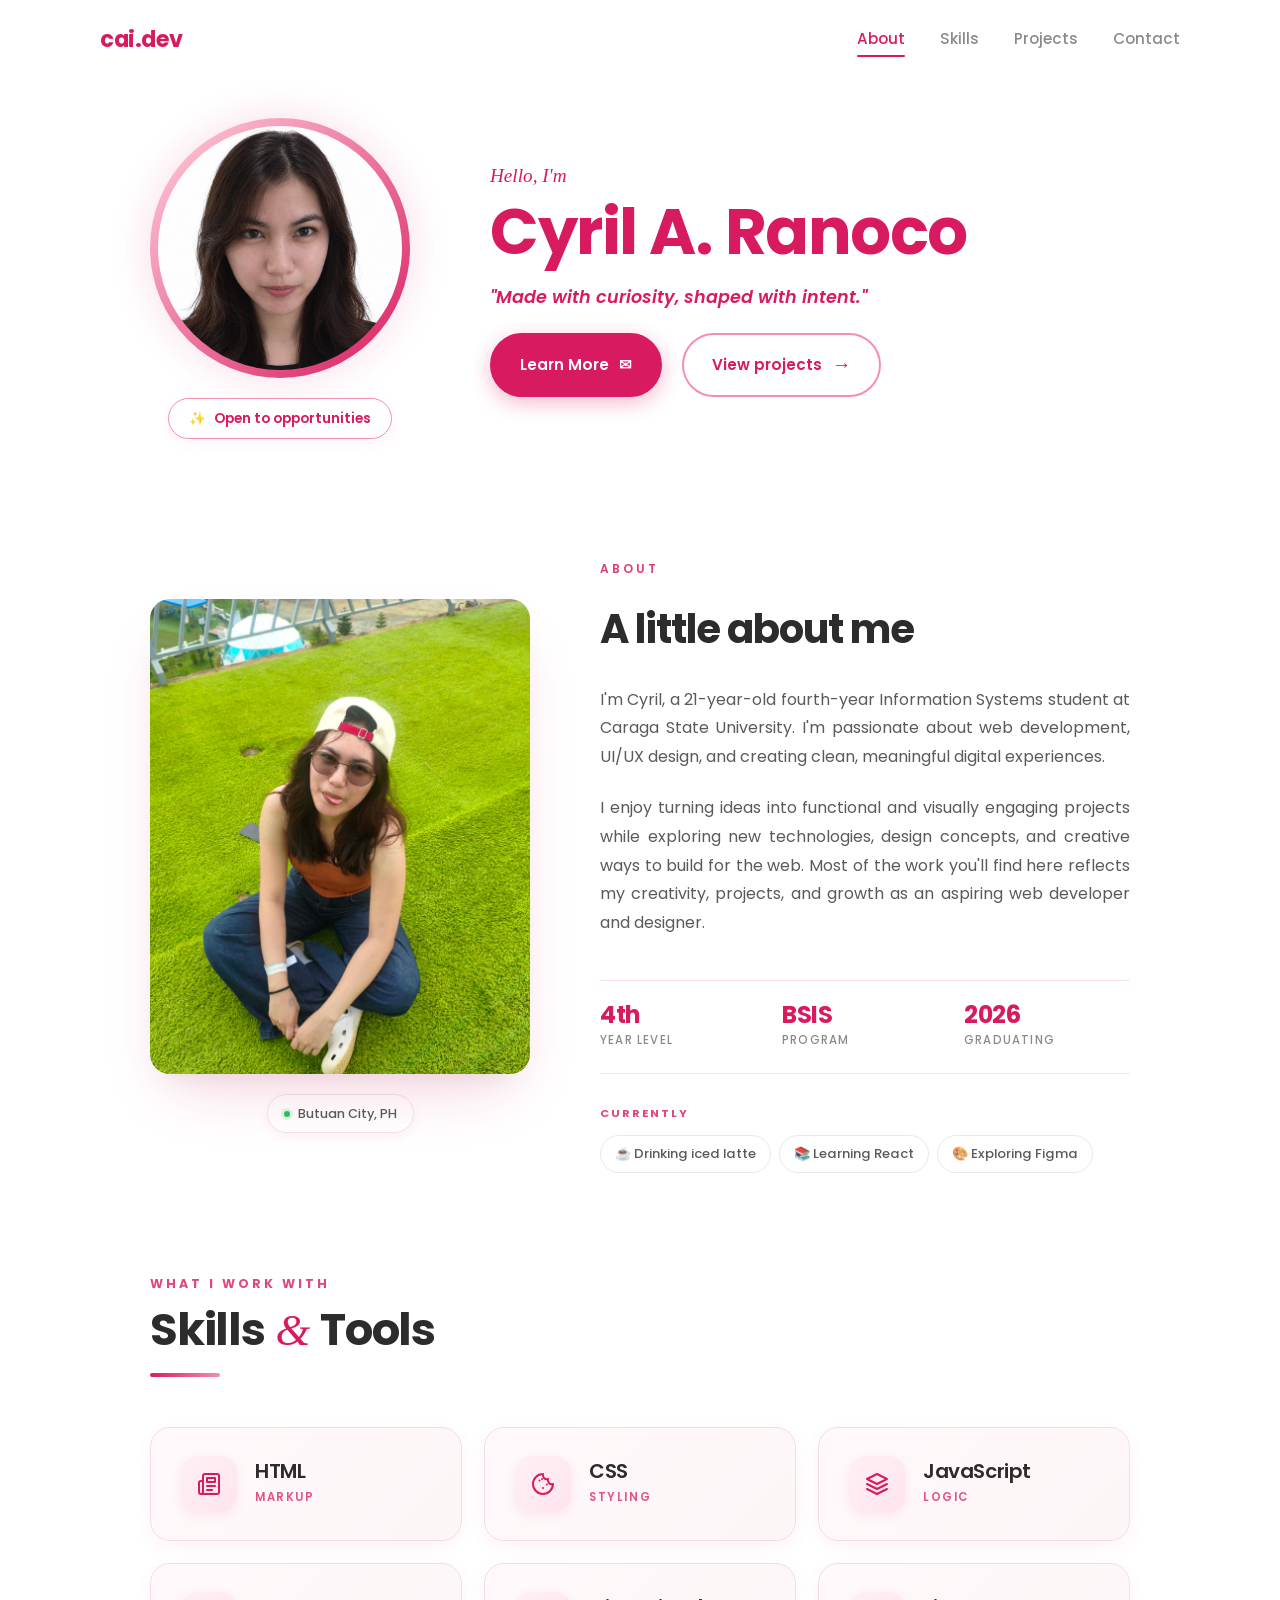
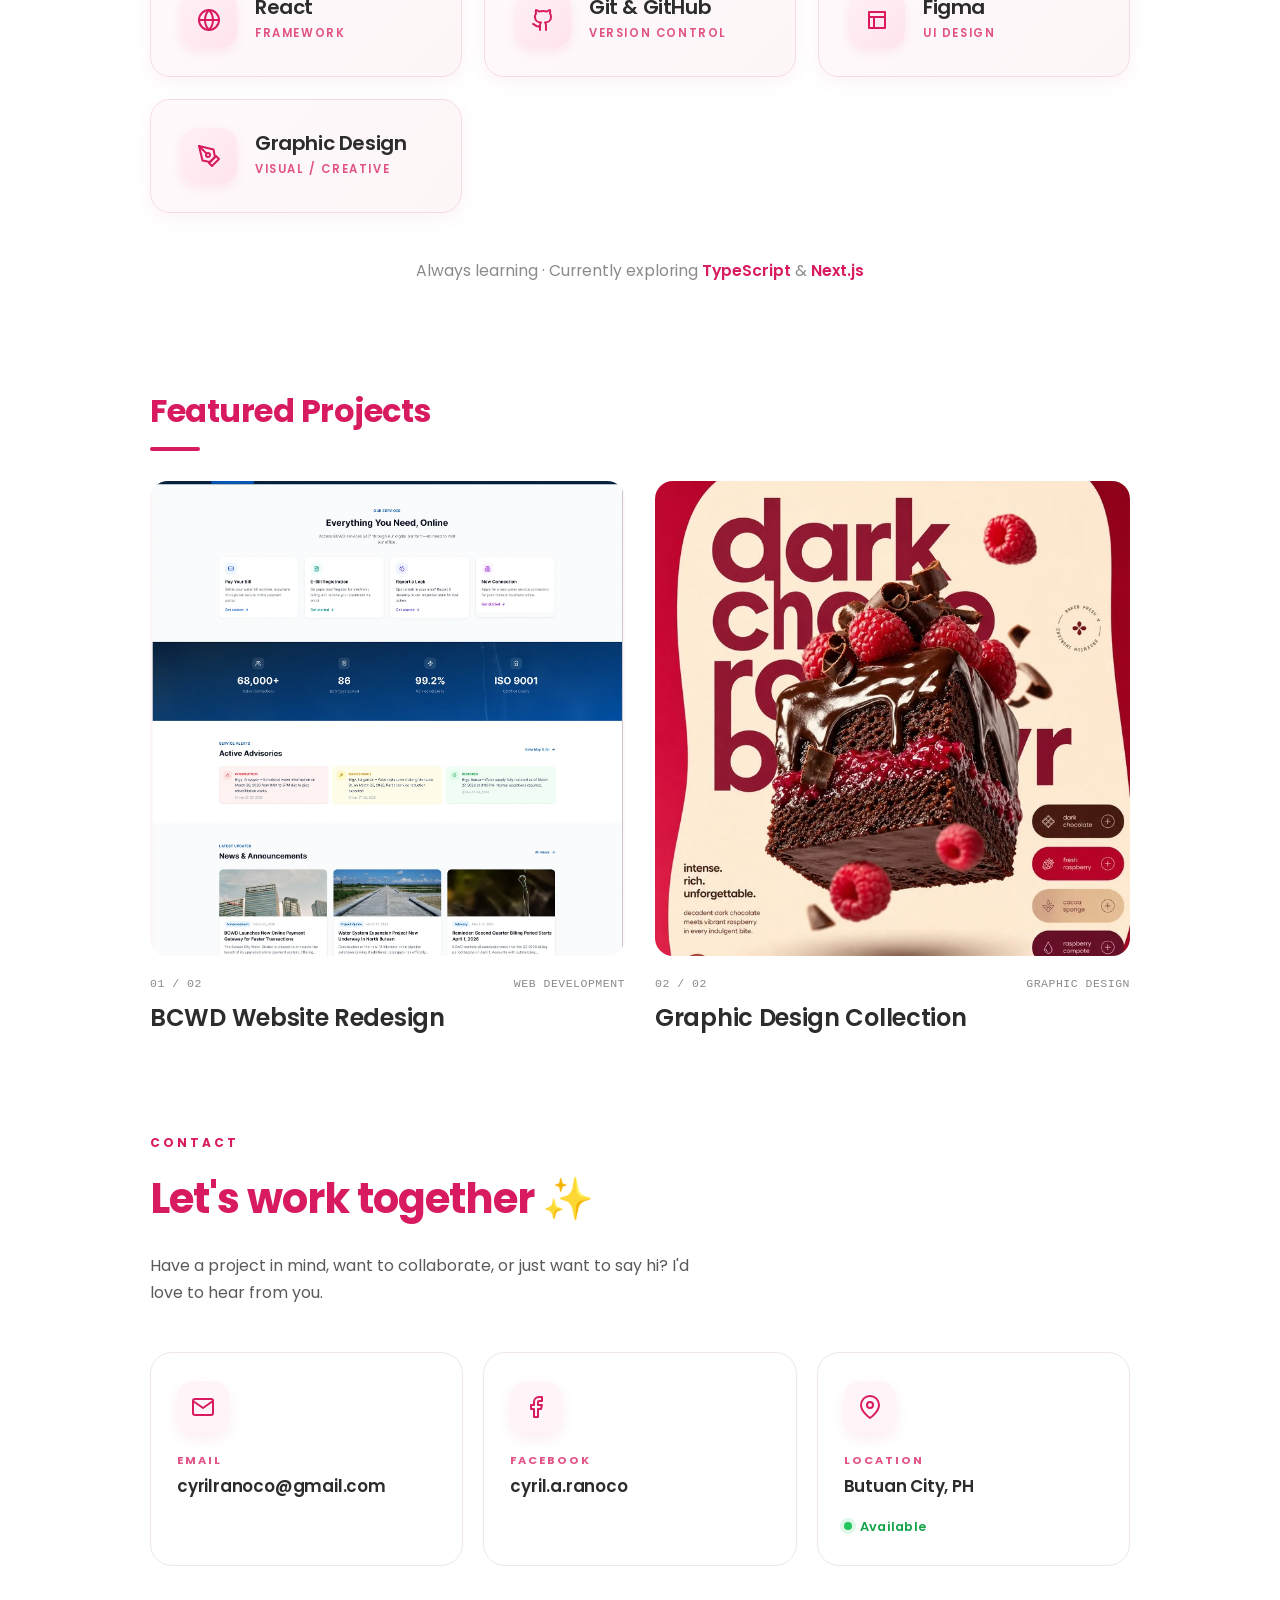
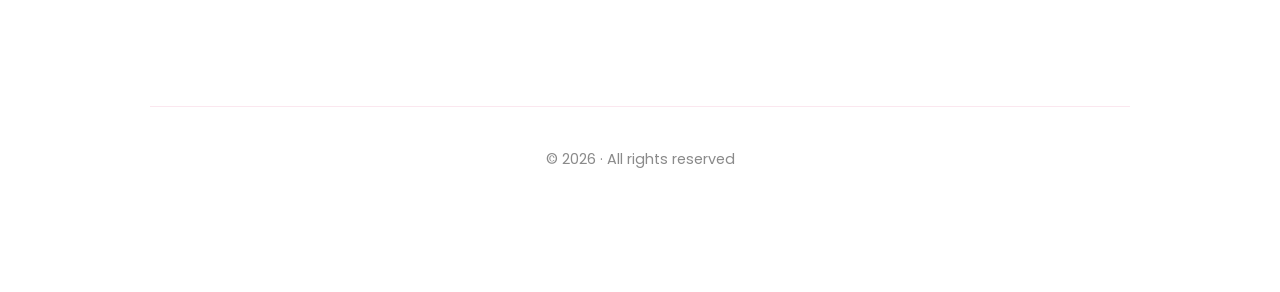
==== index.html @ b8f6fafa "Adjusted font sizes on skills section and spacing for better readability and visual appeal. (ACTIVIT" ====
<!DOCTYPE html>
<html lang="en">
<head>
    <meta charset="UTF-8">
    <meta name="viewport" content="width=device-width, initial-scale=1.0">
    <title>Cyril A. Ranoco | Portfolio</title>
    <link rel="stylesheet" href="style.css">
</head>
<body>

    <!-- Navigation Bar -->
    <nav class="navbar">
        <div class="logo">cai.dev</div>
        <ul class="nav-links">
            <li><a href="#about" class="active">About</a></li>
            <li><a href="#skills">Skills</a></li>
            <li><a href="#projects">Projects</a></li>
            <li><a href="#contact">Contact</a></li>
        </ul>
    </nav>

    <main class="main-container">
        
        <!-- Hero Section -->
        <section class="hero-section">
            <div class="hero-image-wrapper">
                <div class="photo-glow">
                    <img src="images/profile.jpg" alt="Cyril A. Ranoco" class="profile-photo">
                </div>
                <div class="availability-badge">
                    <span class="sparkle">✨</span> Open to opportunities
                </div>
            </div>

            <div class="hero-text">
                <p class="greeting">Hello, I'm</p>
                <h1 class="full-name">Cyril A. Ranoco</h1>
                <p class="tagline">"Made with curiosity, shaped with intent."</p>
                
                <div class="cta-group">
                    <a href="#contact" class="btn btn-primary">Learn More <span class="btn-icon">✉</span></a>
                    <a href="#projects" class="btn btn-secondary">View projects <span class="arrow">→</span></a>
                </div>
            </div>
        </section>

        <!-- "A little about me" Section -->
        <section id="about" class="about-section">
            <div class="about-container">

                <div class="about-photo-col">
                    <div class="about-photo-card">
                        <img src="images/me.jpeg" alt="Cyril A. Ranoco" class="about-photo-img">
                    </div>
                    <div class="about-photo-tag">
                        <span class="tag-dot"></span>
                        <span>Butuan City, PH</span>
                    </div>
                </div>

                <div class="about-content-col">

                    <p class="about-eyebrow">About</p>

                    <h2 class="about-heading">
                        A little about me
                    </h2>

                    <p class="about-para">
                        I'm Cyril, a 21-year-old fourth-year Information Systems
                        student at Caraga State University. I'm passionate about
                        web development, UI/UX design, and creating clean,
                        meaningful digital experiences.
                    </p>

                    <p class="about-para">
                        I enjoy turning ideas into functional and visually
                        engaging projects while exploring new technologies,
                        design concepts, and creative ways to build for the web.
                        Most of the work you'll find here reflects my creativity,
                        projects, and growth as an aspiring web developer and
                        designer.
                    </p>

                    <div class="about-stats">
                        <div class="stat-item">
                            <span class="stat-value">4th</span>
                            <span class="stat-label">Year Level</span>
                        </div>
                        <div class="stat-item">
                            <span class="stat-value">BSIS</span>
                            <span class="stat-label">Program</span>
                        </div>
                        <div class="stat-item">
                            <span class="stat-value">2026</span>
                            <span class="stat-label">Graduating</span>
                        </div>
                    </div>

                    <div class="about-now">
                        <span class="now-label">Currently</span>
                        <div class="now-pills">
                            <span class="now-pill">☕ Drinking iced latte</span>
                            <span class="now-pill">📚 Learning React</span>
                            <span class="now-pill">🎨 Exploring Figma</span>
                        </div>
                    </div>

                </div>
            </div>
        </section>

               <!-- Skills Section — Simple, Pink Themed, Larger -->
        <section id="skills" class="skills-section">
            <div class="skills-header">
                <p class="skills-eyebrow">What I work with</p>
                <h2 class="skills-heading">Skills <span class="skills-accent">&amp;</span> Tools</h2>
                <div class="title-underline"></div>
            </div>

            <div class="skills-simple-grid">
                <div class="skill-simple-item">
                    <div class="skill-simple-icon">
                        <svg width="24" height="24" viewBox="0 0 24 24" fill="none" stroke="currentColor" stroke-width="2" stroke-linecap="round" stroke-linejoin="round">
                            <path d="M4 22h16a2 2 0 0 0 2-2V4a2 2 0 0 0-2-2H8a2 2 0 0 0-2 2v16a2 2 0 0 1-2 2Zm0 0a2 2 0 0 1-2-2v-9c0-1.1.9-2 2-2h2"/>
                            <path d="M18 14h-8"/><path d="M15 18h-5"/><path d="M10 6h8v4h-8V6Z"/>
                        </svg>
                    </div>
                    <div class="skill-simple-text">
                        <span class="skill-simple-name">HTML</span>
                        <span class="skill-simple-cat">Markup</span>
                    </div>
                </div>

                <div class="skill-simple-item">
                    <div class="skill-simple-icon">
                        <svg width="24" height="24" viewBox="0 0 24 24" fill="none" stroke="currentColor" stroke-width="2" stroke-linecap="round" stroke-linejoin="round">
                            <path d="M12 2a10 10 0 1 0 10 10 4 4 0 0 1-5-5 4 4 0 0 1-5-5"/>
                            <path d="M8.5 8.5v.01"/><path d="M16 12.5v.01"/><path d="M12 16v.01"/><path d="M11 7v.01"/>
                        </svg>
                    </div>
                    <div class="skill-simple-text">
                        <span class="skill-simple-name">CSS</span>
                        <span class="skill-simple-cat">Styling</span>
                    </div>
                </div>

                <div class="skill-simple-item">
                    <div class="skill-simple-icon">
                        <svg width="24" height="24" viewBox="0 0 24 24" fill="none" stroke="currentColor" stroke-width="2" stroke-linecap="round" stroke-linejoin="round">
                            <path d="M12 2L2 7l10 5 10-5-10-5zM2 17l10 5 10-5M2 12l10 5 10-5"/>
                        </svg>
                    </div>
                    <div class="skill-simple-text">
                        <span class="skill-simple-name">JavaScript</span>
                        <span class="skill-simple-cat">Logic</span>
                    </div>
                </div>

                <div class="skill-simple-item">
                    <div class="skill-simple-icon">
                        <svg width="24" height="24" viewBox="0 0 24 24" fill="none" stroke="currentColor" stroke-width="2" stroke-linecap="round" stroke-linejoin="round">
                            <circle cx="12" cy="12" r="10"/>
                            <path d="M12 2a14.5 14.5 0 0 0 0 20 14.5 14.5 0 0 0 0-20"/>
                            <path d="M2 12h20"/>
                        </svg>
                    </div>
                    <div class="skill-simple-text">
                        <span class="skill-simple-name">React</span>
                        <span class="skill-simple-cat">Framework</span>
                    </div>
                </div>

                <div class="skill-simple-item">
                    <div class="skill-simple-icon">
                        <svg width="24" height="24" viewBox="0 0 24 24" fill="none" stroke="currentColor" stroke-width="2" stroke-linecap="round" stroke-linejoin="round">
                            <path d="M15 22v-4a4.8 4.8 0 0 0-1-3.5c3 0 6-2 6-5.5.08-1.25-.27-2.48-1-3.5.28-1.15.28-2.35 0-3.5 0 0-1 0-3 1.5-2.64-.5-5.36-.5-8 0C6 2 5 2 5 2c-.3 1.15-.3 2.35 0 3.5A5.403 5.403 0 0 0 4 9c0 3.5 3 5.5 6 5.5-.39.49-.68 1.05-.85 1.65-.17.6-.22 1.23-.15 1.85v4"/>
                            <path d="M9 18c-4.51 2-5-2-7-2"/>
                        </svg>
                    </div>
                    <div class="skill-simple-text">
                        <span class="skill-simple-name">Git &amp; GitHub</span>
                        <span class="skill-simple-cat">Version Control</span>
                    </div>
                </div>

                <div class="skill-simple-item">
                    <div class="skill-simple-icon">
                        <svg width="24" height="24" viewBox="0 0 24 24" fill="none" stroke="currentColor" stroke-width="2" stroke-linecap="round" stroke-linejoin="round">
                            <path d="M4 4h16v16H4z"/><path d="M4 9h16"/><path d="M9 20V9"/>
                        </svg>
                    </div>
                    <div class="skill-simple-text">
                        <span class="skill-simple-name">Figma</span>
                        <span class="skill-simple-cat">UI Design</span>
                    </div>
                </div>

                <div class="skill-simple-item">
                    <div class="skill-simple-icon">
                        <svg width="24" height="24" viewBox="0 0 24 24" fill="none" stroke="currentColor" stroke-width="2" stroke-linecap="round" stroke-linejoin="round">
                            <path d="M12 19l7-7 3 3-7 7-3-3z"/>
                            <path d="M18 13l-1.5-7.5L2 2l3.5 14.5L13 18l5-5z"/>
                            <path d="M2 2l7.586 7.586"/>
                            <circle cx="11" cy="11" r="2"/>
                        </svg>
                    </div>
                    <div class="skill-simple-text">
                        <span class="skill-simple-name">Graphic Design</span>
                        <span class="skill-simple-cat">Visual / Creative</span>
                    </div>
                </div>
            </div>

            <p class="skills-footer">
                Always learning · Currently exploring
                <span>TypeScript</span> &amp; <span>Next.js</span>
            </p>
        </section>
        <!-- Featured Projects Section -->
        <section id="projects" class="projects-section">
            <div class="section-header">
                <h2 class="section-title">Featured Projects</h2>
                <div class="title-underline"></div>
            </div>

            <div class="projects-index-grid">

                <a href="images/bcwd-homepage.webp" target="_blank" class="project-index-item">
                    <div class="project-index-image">
                        <img src="images/bcwd-homepage.webp" alt="BCWD Online Portal Homepage">
                    </div>
                    <div class="project-index-meta">
                        <span class="project-index-number">01 / 02</span>
                        <span class="project-index-category">Web Development</span>
                    </div>
                    <h3 class="project-index-title">BCWD Website Redesign</h3>
                </a>

                <a href="images/f2.jpg" target="_blank" class="project-index-item">
                    <div class="project-index-image">
                        <img src="images/f2.jpg" alt="Graphic Design Collection Cover">
                    </div>
                    <div class="project-index-meta">
                        <span class="project-index-number">02 / 02</span>
                        <span class="project-index-category">Graphic Design</span>
                    </div>
                    <h3 class="project-index-title">Graphic Design Collection</h3>
                </a>
            </div>
        </section>

               <!-- Contact Section  -->
        <section id="contact" class="contact-section">

            <div class="section-header contact-header">
                <p class="contact-eyebrow">Contact</p>
                <h2 class="section-title contact-title">Let's work together ✨</h2>
                <div class="title-underline"></div>
                <p class="contact-intro">
                    Have a project in mind, want to collaborate, or just want to say hi? 
                    I'd love to hear from you.
                </p>
            </div>

            <div class="contact-grid">

                <!-- Email -->
                <div class="contact-card">
                    <div class="contact-icon">
                        <svg width="24" height="24" viewBox="0 0 24 24" fill="none" stroke="currentColor" stroke-width="2" stroke-linecap="round" stroke-linejoin="round"><path d="M4 4h16c1.1 0 2 .9 2 2v12c0 1.1-.9 2-2 2H4c-1.1 0-2-.9-2-2V6c0-1.1.9-2 2-2z"/><polyline points="22,6 12,13 2,6"/></svg>
                    </div>
                    <div class="contact-card-body">
                        <p class="contact-label">Email</p>
                        <p class="contact-value">cyrilranoco@gmail.com</p>
                    </div>
                </div>

                <!-- Facebook -->
                <div class="contact-card">
                    <div class="contact-icon">
                        <svg width="24" height="24" viewBox="0 0 24 24" fill="none" stroke="currentColor" stroke-width="2" stroke-linecap="round" stroke-linejoin="round"><path d="M18 2h-3a5 5 0 0 0-5 5v3H7v4h3v8h4v-8h3l1-4h-4V7a1 1 0 0 1 1-1h3z"/></svg>
                    </div>
                    <div class="contact-card-body">
                        <p class="contact-label">Facebook</p>
                        <p class="contact-value">cyril.a.ranoco</p>
                    </div>
                </div>

                <!-- Location -->
                <div class="contact-card">
                    <div class="contact-icon">
                        <svg width="24" height="24" viewBox="0 0 24 24" fill="none" stroke="currentColor" stroke-width="2" stroke-linecap="round" stroke-linejoin="round"><path d="M21 10c0 7-9 13-9 13s-9-6-9-13a9 9 0 0 1 18 0z"/><circle cx="12" cy="10" r="3"/></svg>
                    </div>
                    <div class="contact-card-body">
                        <p class="contact-label">Location</p>
                        <p class="contact-value">Butuan City, PH</p>
                    </div>
                    <div class="contact-actions">
                        <span class="status-dot"></span>
                        <span class="status-text">Available</span>
                    </div>
                </div>

            </div>

        </section>

    <!-- Footer -->
    <footer class="footer">
        <p>© 2026 · All rights reserved</p>
    </footer>

</body>
</html>
---- style.css ----
/* --- Typography Import --- */
@import url('https://fonts.googleapis.com/css2?family=Poppins:wght@300;400;500;600;700&display=swap');

/* --- Theme Variables --- */
:root {
    --bg-color: #FFFFFF;
    --card-bg: #FDF6F7;
    --white: #FFFFFF;
    
    --primary-pink: #D81B60;
    --accent-pink: #F48FB1;
    --glow-pink: rgba(216, 27, 96, 0.15); 
    
    --text-dark: #2C2C2C;        
    --text-body: #5A5A5A;        
    --text-muted: #8A8A8A;       

    --font-primary: 'Poppins', sans-serif;
}

/* --- Global Reset --- */
* {
    margin: 0;
    padding: 0;
    box-sizing: border-box;
}

html {
    scroll-behavior: smooth;
}

body {
    background-color: var(--bg-color);
    font-family: var(--font-primary);
    color: var(--text-body);
    line-height: 1.7;
    -webkit-font-smoothing: antialiased;
}

/* --- Navigation Bar --- */
.navbar {
    display: flex;
    justify-content: space-between;
    align-items: center;
    padding: 20px 60px;
    background-color: transparent;
    max-width: 1200px;
    margin: 0 auto;
}

.logo {
    font-size: 1.4rem;
    font-weight: 700;
    color: var(--primary-pink);
    letter-spacing: -0.5px;
}

.nav-links {
    list-style: none;
    display: flex;
    gap: 35px;
}

.nav-links a {
    text-decoration: none;
    color: var(--text-muted);
    font-size: 0.95rem;
    font-weight: 500;
    transition: color 0.3s ease;
}

.nav-links a:hover, .nav-links a.active {
    color: var(--primary-pink);
}

.nav-links a.active {
    position: relative;
}

.nav-links a.active::after {
    content: '';
    position: absolute;
    bottom: -8px;
    left: 0;
    width: 100%;
    height: 2px;
    background-color: var(--primary-pink);
    border-radius: 2px;
}

/* --- Main Container --- */
.main-container {
    max-width: 1100px;
    margin: 0 auto;
    padding: 40px 60px 80px 60px;
}

/* --- Hero Section --- */
.hero-section {
    display: flex;
    align-items: center;
    gap: 80px;
    margin-bottom: 100px;
}

.hero-image-wrapper {
    display: flex;
    flex-direction: column;
    align-items: center;
    gap: 20px;
}

.photo-glow {
    width: 260px;
    height: 260px;
    border-radius: 50%;
    padding: 8px;
    background: linear-gradient(135deg, #FFD1DC, var(--primary-pink));
    box-shadow: 0 0 40px var(--glow-pink);
    display: flex;
    justify-content: center;
    align-items: center;
}

.profile-photo {
    width: 100%;
    height: 100%;
    object-fit: cover;
    border-radius: 50%;
    background-color: #fff;
}

.availability-badge {
    background-color: var(--bg-color);
    color: var(--primary-pink);
    padding: 8px 20px;
    border-radius: 50px;
    font-size: 0.85rem;
    font-weight: 600;
    border: 1px solid var(--accent-pink);
    box-shadow: 0 4px 15px rgba(216, 27, 96, 0.05);
    display: inline-flex;
    align-items: center;
    gap: 8px;
}

.hero-text {
    flex: 1;
}

.greeting {
    font-family: 'Georgia', serif; 
    font-style: italic;
    color: var(--primary-pink);
    font-size: 1.2rem;
    margin-bottom: 5px;
}

.full-name {
    font-size: 4rem;
    font-weight: 700;
    color: var(--primary-pink);
    line-height: 1.1;
    letter-spacing: -1.5px;
    margin-bottom: 15px;
}

.tagline {
    font-size: 1.1rem;
    font-weight: 600;
    font-style: italic;
    color: var(--primary-pink);
    margin-bottom: 20px;
}

.bio {
    font-size: 1rem;
    color: var(--text-body);
    margin-bottom: 35px;
    max-width: 600px;
}

.bio strong {
    color: inherit;
    font-weight: 400;
}

/* Buttons */
.cta-group {
    display: flex;
    gap: 20px;
}

.btn {
    display: inline-flex;
    align-items: center;
    justify-content: center;
    gap: 10px;
    padding: 14px 28px;
    border-radius: 50px;
    font-size: 0.95rem;
    font-weight: 600;
    text-decoration: none;
    transition: all 0.3s ease;
    cursor: pointer;
}

.btn-primary {
    background-color: var(--primary-pink);
    color: #FFFFFF;
    border: 2px solid var(--primary-pink);
    box-shadow: 0 6px 20px rgba(216, 27, 96, 0.3);
}

.btn-primary:hover {
    background-color: #C2185B;
    border-color: #C2185B;
    transform: translateY(-2px);
    box-shadow: 0 8px 25px rgba(216, 27, 96, 0.4);
}

.btn-secondary {
    background-color: transparent;
    color: var(--primary-pink);
    border: 2px solid var(--accent-pink);
}

.btn-secondary:hover {
    border-color: var(--primary-pink);
    background-color: #FFF0F5;
    transform: translateY(-2px);
}

.arrow {
    font-size: 1.2rem;
    transition: transform 0.3s ease;
}

.btn-secondary:hover .arrow {
    transform: translateX(4px);
}

/* =============================================
   ABOUT SECTION
   ============================================= */
.about-section {
    margin-bottom: 80px;
    padding: 20px 0;
}

.about-container {
    display: grid;
    grid-template-columns: 380px 1fr;
    gap: 70px;
    align-items: center;
}

.about-photo-col {
    display: flex;
    flex-direction: column;
    align-items: center;
    gap: 20px;
}

.about-photo-card {
    position: relative;
    width: 100%;
    aspect-ratio: 4 / 5;
    border-radius: 20px;
    overflow: hidden;
    box-shadow: 
        0 30px 60px -20px rgba(216, 27, 96, 0.20),
        0 15px 30px -15px rgba(0, 0, 0, 0.08);
    transition: transform 0.5s cubic-bezier(0.2, 0.8, 0.2, 1),
                box-shadow 0.5s ease;
}

.about-photo-card::before {
    content: '';
    position: absolute;
    inset: 0;
    background: linear-gradient(
        180deg,
        transparent 60%,
        rgba(0, 0, 0, 0.06) 100%
    );
    z-index: 1;
    pointer-events: none;
}

.about-photo-card:hover {
    transform: translateY(-6px);
    box-shadow: 
        0 40px 70px -25px rgba(216, 27, 96, 0.28),
        0 20px 40px -15px rgba(0, 0, 0, 0.1);
}

.about-photo-img {
    width: 100%;
    height: 100%;
    object-fit: cover;
    object-position: center;
    display: block;
    transition: transform 0.7s cubic-bezier(0.2, 0.8, 0.2, 1);
}


.about-photo-tag {
    display: inline-flex;
    align-items: center;
    gap: 8px;
    padding: 8px 16px;
    background: #FFFFFF;
    border: 1px solid #F0E6E8;
    border-radius: 50px;
    font-size: 0.8rem;
    font-weight: 500;
    color: var(--text-body);
    box-shadow: 0 4px 12px rgba(216, 27, 96, 0.06);
}

.tag-dot {
    width: 6px;
    height: 6px;
    border-radius: 50%;
    background: #22C55E;
    box-shadow: 0 0 0 3px rgba(34, 197, 94, 0.15);
}

.about-content-col {
    display: flex;
    flex-direction: column;
    gap: 22px;
}

.about-eyebrow {
    font-family: var(--font-primary);
    font-size: 0.75rem;
    font-weight: 600;
    text-transform: uppercase;
    letter-spacing: 3px;
    color: var(--primary-pink);
    opacity: 0.85;
    margin-bottom: 4px;
}

.about-heading {
    font-family: var(--font-primary);
    font-size: 2.5rem;
    font-weight: 700;
    color: var(--text-dark);
    letter-spacing: -1px;
    line-height: 1.15;
    margin-bottom: 12px;
}

.about-para {
    font-family: var(--font-primary);
    font-size: 1rem;
    line-height: 1.8;
    color: var(--text-body);
    font-weight: 400;
    text-align: justify;
    text-justify: inter-word;
    hyphens: auto;
    max-width: 580px;
}

.about-para strong {
    font-weight: 400;
    color: inherit;
}

.about-stats {
    display: grid;
    grid-template-columns: repeat(3, 1fr);
    gap: 16px;
    margin-top: 20px;
    padding: 22px 0;
    border-top: 1px solid rgba(216, 27, 96, 0.12);
    border-bottom: 1px solid rgba(216, 27, 96, 0.12);
}

.stat-item {
    display: flex;
    flex-direction: column;
    gap: 4px;
}

.stat-value {
    font-family: var(--font-primary);
    font-size: 1.5rem;
    font-weight: 700;
    color: var(--primary-pink);
    letter-spacing: -0.5px;
    line-height: 1;
}

.stat-label {
    font-family: var(--font-primary);
    font-size: 0.72rem;
    font-weight: 500;
    text-transform: uppercase;
    letter-spacing: 1.2px;
    color: var(--text-muted);
}

.about-now {
    display: flex;
    flex-direction: column;
    gap: 12px;
    margin-top: 8px;
}

.now-label {
    font-family: var(--font-primary);
    font-size: 0.7rem;
    font-weight: 700;
    text-transform: uppercase;
    letter-spacing: 2px;
    color: var(--primary-pink);
    opacity: 0.8;
}

.now-pills {
    display: flex;
    flex-wrap: wrap;
    gap: 8px;
}

.now-pill {
    display: inline-flex;
    align-items: center;
    gap: 6px;
    padding: 7px 14px;
    background: #FFFFFF;
    border: 1px solid #F0E6E8;
    border-radius: 50px;
    font-family: var(--font-primary);
    font-size: 0.82rem;
    font-weight: 500;
    color: var(--text-body);
    transition: all 0.25s ease;
}

.now-pill:hover {
    background: #FFF5F8;
    border-color: var(--accent-pink);
    color: var(--primary-pink);
    transform: translateY(-2px);
}

/* =============================================
/* =============================================
   SKILLS SECTION 
   ============================================= */
.skills-section {
    margin-bottom: 100px;
}

.skills-header {
    margin-bottom: 50px;
}

.skills-eyebrow {
    font-family: var(--font-primary);
    font-size: 0.78rem;
    font-weight: 700;
    text-transform: uppercase;
    letter-spacing: 3px;
    color: var(--primary-pink);
    opacity: 0.8;
    margin-bottom: 10px;
}

.skills-heading {
    font-family: var(--font-primary);
    font-size: 2.8rem;
    font-weight: 700;
    color: var(--text-dark);
    letter-spacing: -1.2px;
    line-height: 1.15;
    margin-bottom: 16px;
}

.skills-accent {
    color: var(--primary-pink);
    font-family: 'Georgia', serif;
    font-style: italic;
    font-weight: 500;
    padding: 0 2px;
}

.skills-section .title-underline {
    width: 70px;
    height: 4px;
    background: linear-gradient(90deg, var(--primary-pink), var(--accent-pink));
    border-radius: 4px;
}

/* Larger pink-themed skills grid */
.skills-simple-grid {
    display: grid;
    grid-template-columns: repeat(3, 1fr);
    gap: 22px;
    margin-bottom: 45px;
}

.skill-simple-item {
    display: flex;
    align-items: center;
    gap: 18px;
    padding: 28px 30px;
    background: linear-gradient(135deg, #FFF9FB 0%, #FDF6F7 100%);
    border: 1px solid #F5DCE3;
    border-radius: 20px;
    box-shadow: 0 6px 18px rgba(216, 27, 96, 0.05);
}

.skill-simple-icon {
    width: 56px;
    height: 56px;
    border-radius: 16px;
    background: linear-gradient(135deg, #FFF0F5 0%, #FFE4EC 100%);
    color: var(--primary-pink);
    display: flex;
    justify-content: center;
    align-items: center;
    flex-shrink: 0;
    box-shadow: 0 4px 12px rgba(216, 27, 96, 0.08);
}

.skill-simple-text {
    display: flex;
    flex-direction: column;
    gap: 5px;
    min-width: 0;
}

.skill-simple-name {
    font-family: var(--font-primary);
    font-size: 1.25rem;
    font-weight: 600;
    color: var(--text-dark);
    letter-spacing: -0.4px;
    line-height: 1.2;
}

.skill-simple-cat {
    font-family: var(--font-primary);
    font-size: 0.72rem;
    font-weight: 600;
    text-transform: uppercase;
    letter-spacing: 1.6px;
    color: var(--primary-pink);
    opacity: 0.75;
}

.skills-footer {
    font-family: var(--font-primary);
    font-size: 0.98rem;
    color: var(--text-muted);
    text-align: center;
    margin-top: 14px;
    font-weight: 400;
}

.skills-footer span {
    color: var(--primary-pink);
    font-weight: 600;
}

/* Responsive */
@media (max-width: 900px) {
    .skills-heading {
        font-size: 2.2rem;
    }

    .skills-simple-grid {
        grid-template-columns: repeat(2, 1fr);
        gap: 18px;
    }

    .skill-simple-item {
        padding: 22px 24px;
        gap: 14px;
    }

    .skill-simple-icon {
        width: 48px;
        height: 48px;
        border-radius: 14px;
    }

    .skill-simple-name {
        font-size: 1.1rem;
    }

    .skill-simple-cat {
        font-size: 0.68rem;
        letter-spacing: 1.4px;
    }
}

@media (max-width: 600px) {
    .skills-simple-grid {
        grid-template-columns: 1fr;
    }

    .skill-simple-item {
        padding: 20px 22px;
    }

    .skills-heading {
        font-size: 1.9rem;
    }
}

/* =============================================
   FEATURED PROJECTS SECTION
   ============================================= */
.projects-section {
    margin-bottom: 80px;
}

.projects-section .section-title {
    font-size: 2rem;
    color: var(--primary-pink) !important;
    font-weight: 700;
    margin-bottom: 8px;
    letter-spacing: -0.5px;
}

.projects-section .title-underline {
    width: 50px;
    height: 4px;
    background-color: var(--primary-pink);
    border-radius: 2px;
}

.projects-index-grid {
    display: grid;
    grid-template-columns: repeat(2, 1fr);
    gap: 40px 30px;
    margin-top: 30px;
}

.project-index-item {
    cursor: pointer;
    text-decoration: none;
    color: inherit;
    display: block;
}

.project-index-image {
    width: 100%;
    aspect-ratio: 1 / 1;
    border-radius: 18px;
    overflow: hidden;
    background-color: var(--card-bg);
    margin-bottom: 18px;
    /* center the image inside the card */
    display: flex;
    align-items: center;
    justify-content: center;
}

.project-index-image img {
    width: 100%;
    height: 100%;
    object-fit: cover;
    object-position: center;
    transition: transform 0.5s ease;
    display: block;
}

.project-index-item:hover .project-index-image img {
    transform: scale(1.04);
}

.project-index-meta {
    display: flex;
    justify-content: space-between;
    align-items: baseline;
    gap: 10px;
    margin-bottom: 10px;
    font-family: 'Courier New', Courier, monospace;
    font-size: 0.72rem;
    letter-spacing: 0.5px;
    text-transform: uppercase;
    color: var(--text-muted);
}

.project-index-number {
    flex-shrink: 0;
}

.project-index-category {
    text-align: right;
}

.project-index-title {
    font-size: 1.5rem;
    font-weight: 600;
    color: var(--text-dark);
    line-height: 1.25;
    letter-spacing: -0.3px;
    transition: color 0.3s ease;
}

.project-index-item:hover .project-index-title {
    color: var(--primary-pink);
}

/* =============================================
   CONTACT SECTION 
   ============================================= */
.contact-section {
    position: relative;
    margin-bottom: 80px;
    padding: 20px 0;
}

.contact-header {
    position: relative;
    z-index: 1;
    margin-bottom: 45px;
}

.contact-eyebrow {
    font-size: 0.75rem;
    font-weight: 700;
    text-transform: uppercase;
    letter-spacing: 3px;
    color: var(--primary-pink);
    margin-bottom: 10px;
}

.contact-title {
    font-size: 2.6rem;
    color: var(--primary-pink) !important;
    letter-spacing: -1px;
    margin-bottom: 14px;
}

.contact-intro {
    font-size: 1rem;
    color: var(--text-body);
    max-width: 540px;
    line-height: 1.7;
    margin-top: 18px;
}

.contact-grid {
    position: relative;
    z-index: 1;
    display: grid;
    grid-template-columns: repeat(3, 1fr);
    gap: 20px;
    margin-bottom: 40px;
}

.contact-card {
    position: relative;
    background-color: #FFFFFF;
    border-radius: 22px;
    padding: 28px 26px;
    display: flex;
    flex-direction: column;
    gap: 18px;
    border: 1px solid #F0E6E8;
}

.contact-icon {
    width: 52px;
    height: 52px;
    border-radius: 16px;
    background-color: #FFF5F8;
    color: var(--primary-pink);
    display: flex;
    justify-content: center;
    align-items: center;
    box-shadow: 0 6px 14px rgba(216, 27, 96, 0.08);
}

.contact-card-body {
    flex: 1;
}

.contact-label {
    font-size: 0.7rem;
    font-weight: 700;
    text-transform: uppercase;
    letter-spacing: 2px;
    color: var(--primary-pink);
    margin-bottom: 6px;
    opacity: 0.75;
}

.contact-value {
    font-size: 1.05rem;
    font-weight: 600;
    color: var(--text-dark);
    line-height: 1.3;
    word-break: break-word;
    letter-spacing: -0.2px;
}

.contact-actions {
    display: flex;
    gap: 8px;
    align-items: center;
}

.status-dot {
    width: 8px;
    height: 8px;
    border-radius: 50%;
    background-color: #22C55E;
    box-shadow: 0 0 0 4px rgba(34, 197, 94, 0.15);
}

.status-text {
    font-size: 0.8rem;
    font-weight: 600;
    color: #16A34A;
    letter-spacing: 0.3px;
}

/* --- Footer --- */
.footer {
    text-align: center;
    padding: 40px 20px;
    border-top: 1px solid rgba(216, 27, 96, 0.1);
    width: 100%;
    display: flex;
    justify-content: center;
    align-items: center;
}

.footer p {
    font-size: 0.9rem;
    color: var(--text-muted);
    text-align: center;
    margin: 0 auto;
    width: 100%;
}
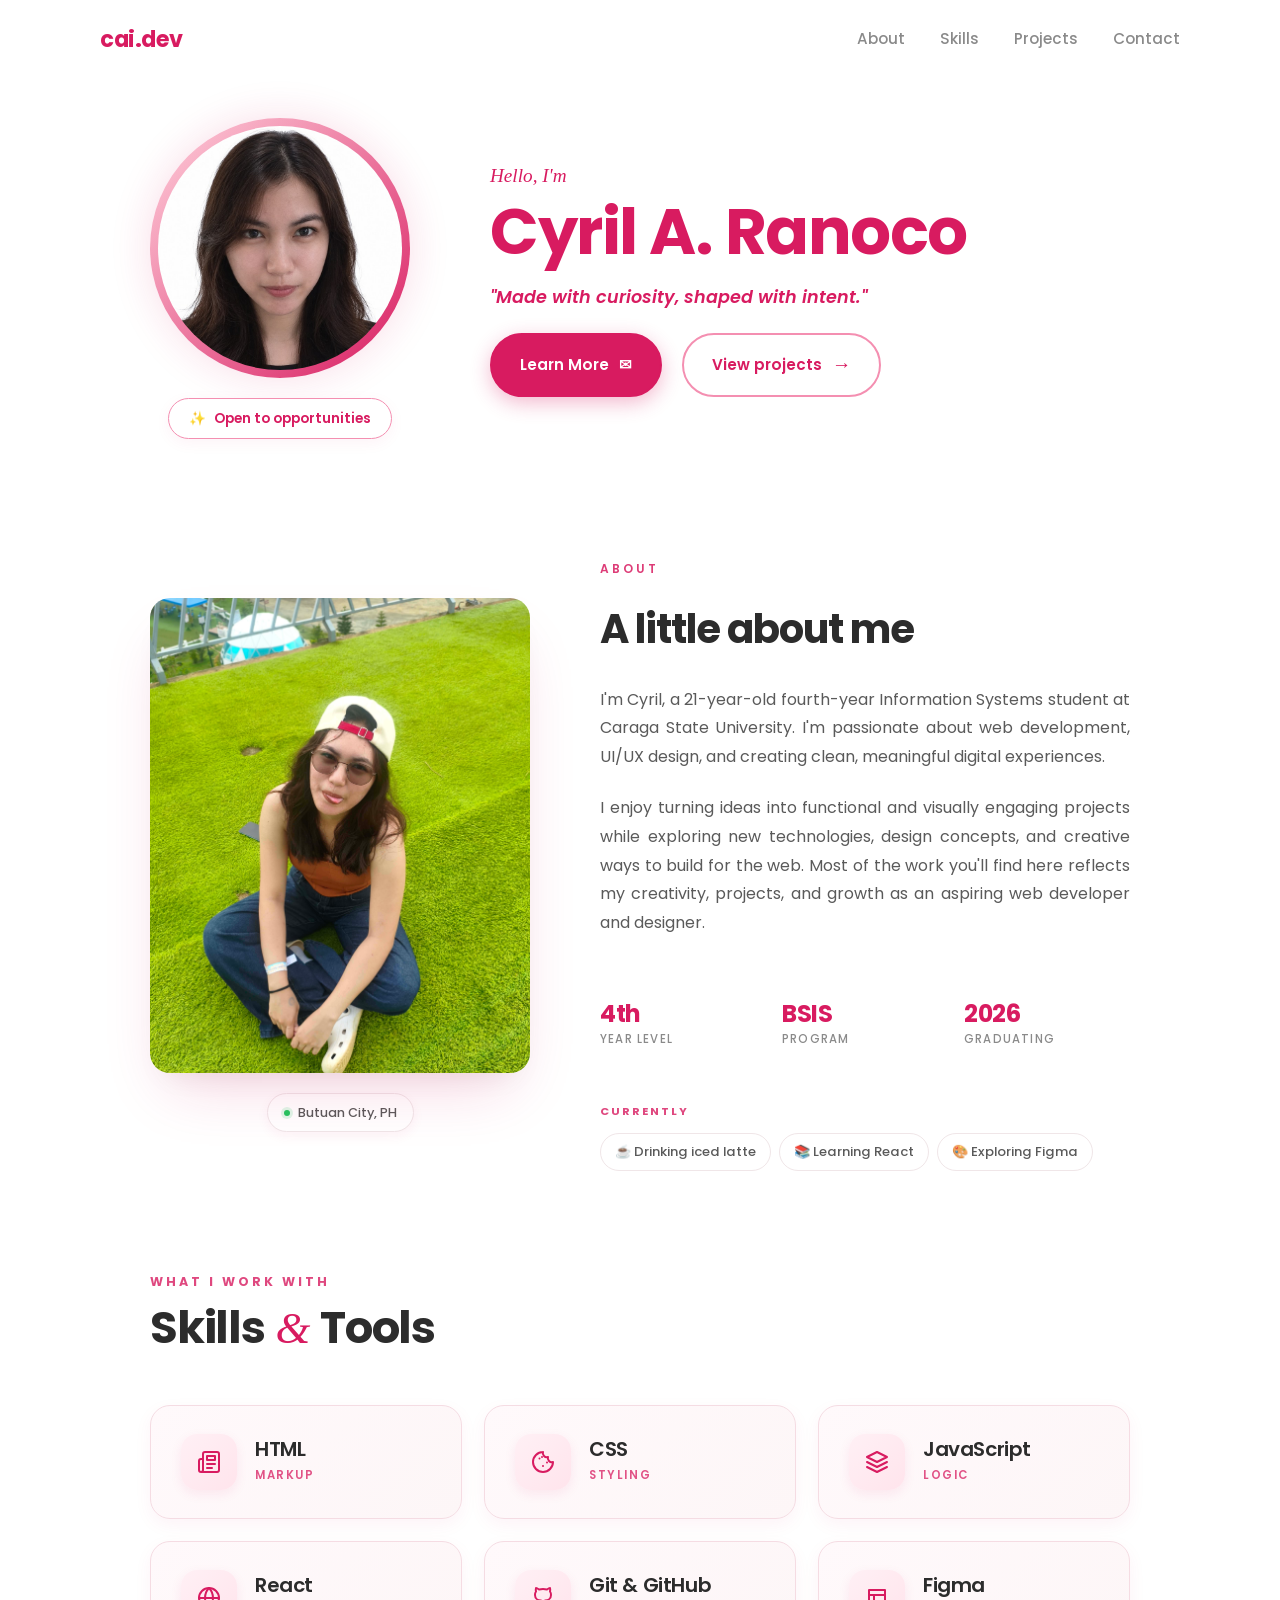
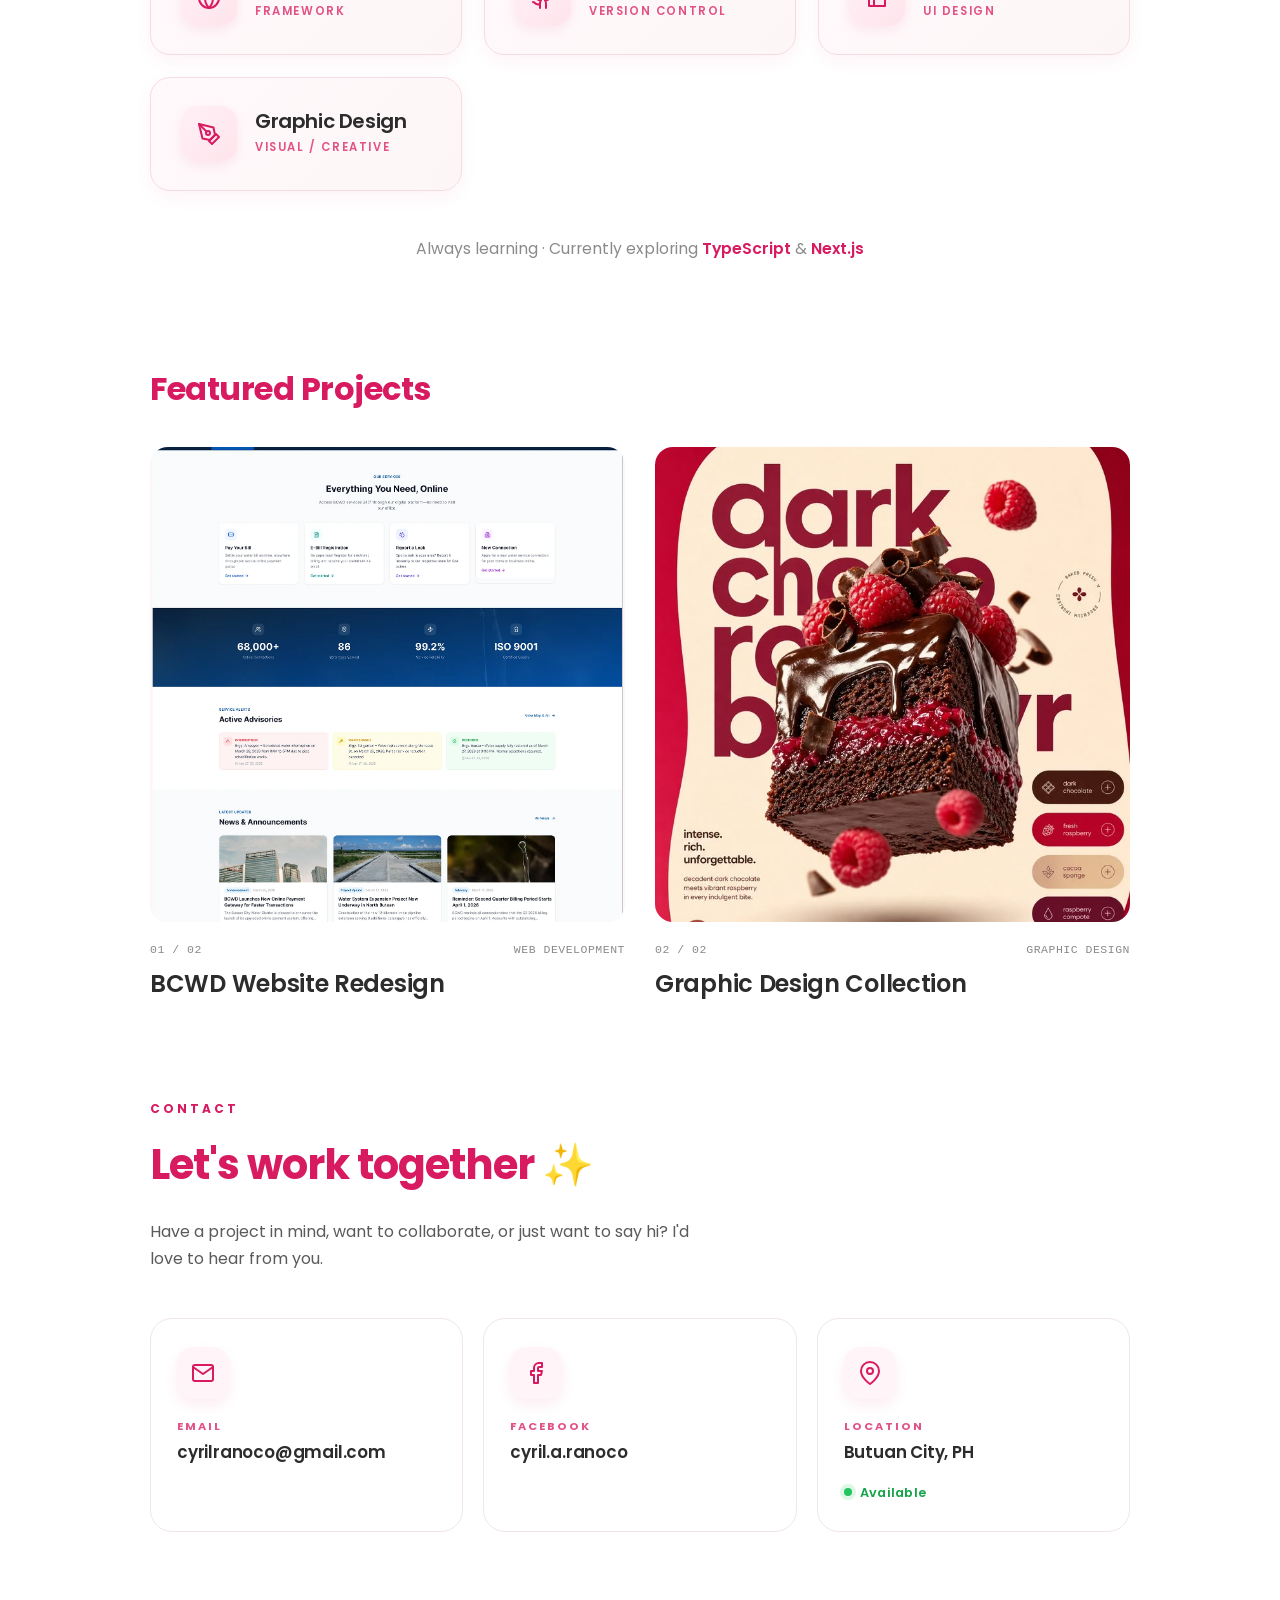
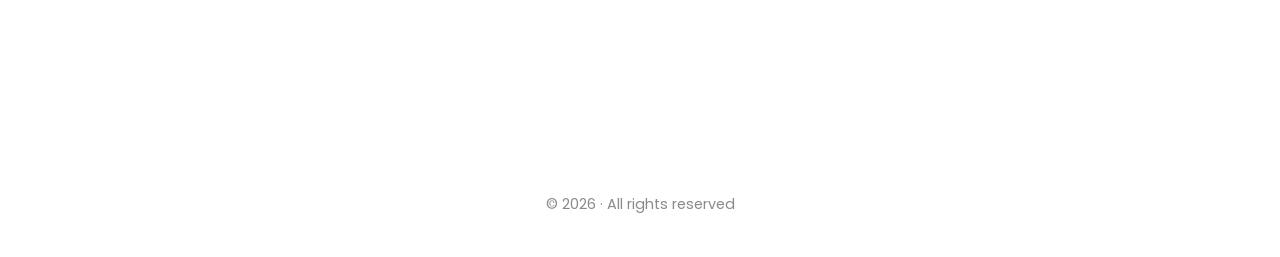
==== commit 8ae067a3: "finalize portfolio" ====
--- a/index.html
+++ b/index.html
@@ -12,7 +12,7 @@
     <nav class="navbar">
         <div class="logo">cai.dev</div>
         <ul class="nav-links">
-            <li><a href="#about" class="active">About</a></li>
+            <li><a href="#about">About</a></li>
             <li><a href="#skills">Skills</a></li>
             <li><a href="#projects">Projects</a></li>
             <li><a href="#contact">Contact</a></li>
@@ -38,13 +38,13 @@
                 <p class="tagline">"Made with curiosity, shaped with intent."</p>
                 
                 <div class="cta-group">
-                    <a href="#contact" class="btn btn-primary">Learn More <span class="btn-icon">✉</span></a>
+                    <a href="#about" class="btn btn-primary">Learn More <span class="btn-icon">✉</span></a>
                     <a href="#projects" class="btn btn-secondary">View projects <span class="arrow">→</span></a>
                 </div>
             </div>
         </section>
 
-        <!-- "A little about me" Section -->
+        <!-- About Section -->
         <section id="about" class="about-section">
             <div class="about-container">
 
@@ -110,12 +110,11 @@
             </div>
         </section>
 
-               <!-- Skills Section — Simple, Pink Themed, Larger -->
+        <!-- Skills Section -->
         <section id="skills" class="skills-section">
             <div class="skills-header">
                 <p class="skills-eyebrow">What I work with</p>
                 <h2 class="skills-heading">Skills <span class="skills-accent">&amp;</span> Tools</h2>
-                <div class="title-underline"></div>
             </div>
 
             <div class="skills-simple-grid">
@@ -217,11 +216,11 @@
                 <span>TypeScript</span> &amp; <span>Next.js</span>
             </p>
         </section>
+
         <!-- Featured Projects Section -->
         <section id="projects" class="projects-section">
             <div class="section-header">
                 <h2 class="section-title">Featured Projects</h2>
-                <div class="title-underline"></div>
             </div>
 
             <div class="projects-index-grid">
@@ -250,13 +249,12 @@
             </div>
         </section>
 
-               <!-- Contact Section  -->
+        <!-- Contact Section -->
         <section id="contact" class="contact-section">
 
             <div class="section-header contact-header">
                 <p class="contact-eyebrow">Contact</p>
                 <h2 class="section-title contact-title">Let's work together ✨</h2>
-                <div class="title-underline"></div>
                 <p class="contact-intro">
                     Have a project in mind, want to collaborate, or just want to say hi? 
                     I'd love to hear from you.
@@ -265,7 +263,6 @@
 
             <div class="contact-grid">
 
-                <!-- Email -->
                 <div class="contact-card">
                     <div class="contact-icon">
                         <svg width="24" height="24" viewBox="0 0 24 24" fill="none" stroke="currentColor" stroke-width="2" stroke-linecap="round" stroke-linejoin="round"><path d="M4 4h16c1.1 0 2 .9 2 2v12c0 1.1-.9 2-2 2H4c-1.1 0-2-.9-2-2V6c0-1.1.9-2 2-2z"/><polyline points="22,6 12,13 2,6"/></svg>
@@ -276,7 +273,6 @@
                     </div>
                 </div>
 
-                <!-- Facebook -->
                 <div class="contact-card">
                     <div class="contact-icon">
                         <svg width="24" height="24" viewBox="0 0 24 24" fill="none" stroke="currentColor" stroke-width="2" stroke-linecap="round" stroke-linejoin="round"><path d="M18 2h-3a5 5 0 0 0-5 5v3H7v4h3v8h4v-8h3l1-4h-4V7a1 1 0 0 1 1-1h3z"/></svg>
@@ -287,7 +283,6 @@
                     </div>
                 </div>
 
-                <!-- Location -->
                 <div class="contact-card">
                     <div class="contact-icon">
                         <svg width="24" height="24" viewBox="0 0 24 24" fill="none" stroke="currentColor" stroke-width="2" stroke-linecap="round" stroke-linejoin="round"><path d="M21 10c0 7-9 13-9 13s-9-6-9-13a9 9 0 0 1 18 0z"/><circle cx="12" cy="10" r="3"/></svg>
@@ -305,6 +300,8 @@
             </div>
 
         </section>
+
+    </main>
 
     <!-- Footer -->
     <footer class="footer">
--- a/style.css
+++ b/style.css
@@ -66,26 +66,10 @@
     color: var(--text-muted);
     font-size: 0.95rem;
     font-weight: 500;
-    transition: color 0.3s ease;
-}
-
-.nav-links a:hover, .nav-links a.active {
-    color: var(--primary-pink);
-}
-
-.nav-links a.active {
-    position: relative;
-}
-
-.nav-links a.active::after {
-    content: '';
-    position: absolute;
-    bottom: -8px;
-    left: 0;
-    width: 100%;
-    height: 2px;
-    background-color: var(--primary-pink);
-    border-radius: 2px;
+}
+
+.nav-links a:hover {
+    color: var(--primary-pink);
 }
 
 /* --- Main Container --- */
@@ -173,18 +157,6 @@
     margin-bottom: 20px;
 }
 
-.bio {
-    font-size: 1rem;
-    color: var(--text-body);
-    margin-bottom: 35px;
-    max-width: 600px;
-}
-
-.bio strong {
-    color: inherit;
-    font-weight: 400;
-}
-
 /* Buttons */
 .cta-group {
     display: flex;
@@ -201,8 +173,6 @@
     font-size: 0.95rem;
     font-weight: 600;
     text-decoration: none;
-    transition: all 0.3s ease;
-    cursor: pointer;
 }
 
 .btn-primary {
@@ -212,32 +182,14 @@
     box-shadow: 0 6px 20px rgba(216, 27, 96, 0.3);
 }
 
-.btn-primary:hover {
-    background-color: #C2185B;
-    border-color: #C2185B;
-    transform: translateY(-2px);
-    box-shadow: 0 8px 25px rgba(216, 27, 96, 0.4);
-}
-
 .btn-secondary {
     background-color: transparent;
     color: var(--primary-pink);
     border: 2px solid var(--accent-pink);
 }
 
-.btn-secondary:hover {
-    border-color: var(--primary-pink);
-    background-color: #FFF0F5;
-    transform: translateY(-2px);
-}
-
 .arrow {
     font-size: 1.2rem;
-    transition: transform 0.3s ease;
-}
-
-.btn-secondary:hover .arrow {
-    transform: translateX(4px);
 }
 
 /* =============================================
@@ -271,28 +223,6 @@
     box-shadow: 
         0 30px 60px -20px rgba(216, 27, 96, 0.20),
         0 15px 30px -15px rgba(0, 0, 0, 0.08);
-    transition: transform 0.5s cubic-bezier(0.2, 0.8, 0.2, 1),
-                box-shadow 0.5s ease;
-}
-
-.about-photo-card::before {
-    content: '';
-    position: absolute;
-    inset: 0;
-    background: linear-gradient(
-        180deg,
-        transparent 60%,
-        rgba(0, 0, 0, 0.06) 100%
-    );
-    z-index: 1;
-    pointer-events: none;
-}
-
-.about-photo-card:hover {
-    transform: translateY(-6px);
-    box-shadow: 
-        0 40px 70px -25px rgba(216, 27, 96, 0.28),
-        0 20px 40px -15px rgba(0, 0, 0, 0.1);
 }
 
 .about-photo-img {
@@ -301,9 +231,7 @@
     object-fit: cover;
     object-position: center;
     display: block;
-    transition: transform 0.7s cubic-bezier(0.2, 0.8, 0.2, 1);
-}
-
+}
 
 .about-photo-tag {
     display: inline-flex;
@@ -366,19 +294,13 @@
     max-width: 580px;
 }
 
-.about-para strong {
-    font-weight: 400;
-    color: inherit;
-}
-
+/* Stats row — no borders */
 .about-stats {
     display: grid;
     grid-template-columns: repeat(3, 1fr);
     gap: 16px;
     margin-top: 20px;
     padding: 22px 0;
-    border-top: 1px solid rgba(216, 27, 96, 0.12);
-    border-bottom: 1px solid rgba(216, 27, 96, 0.12);
 }
 
 .stat-item {
@@ -440,19 +362,10 @@
     font-size: 0.82rem;
     font-weight: 500;
     color: var(--text-body);
-    transition: all 0.25s ease;
-}
-
-.now-pill:hover {
-    background: #FFF5F8;
-    border-color: var(--accent-pink);
-    color: var(--primary-pink);
-    transform: translateY(-2px);
 }
 
 /* =============================================
-/* =============================================
-   SKILLS SECTION 
+   SKILLS SECTION
    ============================================= */
 .skills-section {
     margin-bottom: 100px;
@@ -480,7 +393,6 @@
     color: var(--text-dark);
     letter-spacing: -1.2px;
     line-height: 1.15;
-    margin-bottom: 16px;
 }
 
 .skills-accent {
@@ -491,14 +403,6 @@
     padding: 0 2px;
 }
 
-.skills-section .title-underline {
-    width: 70px;
-    height: 4px;
-    background: linear-gradient(90deg, var(--primary-pink), var(--accent-pink));
-    border-radius: 4px;
-}
-
-/* Larger pink-themed skills grid */
 .skills-simple-grid {
     display: grid;
     grid-template-columns: repeat(3, 1fr);
@@ -570,52 +474,6 @@
     font-weight: 600;
 }
 
-/* Responsive */
-@media (max-width: 900px) {
-    .skills-heading {
-        font-size: 2.2rem;
-    }
-
-    .skills-simple-grid {
-        grid-template-columns: repeat(2, 1fr);
-        gap: 18px;
-    }
-
-    .skill-simple-item {
-        padding: 22px 24px;
-        gap: 14px;
-    }
-
-    .skill-simple-icon {
-        width: 48px;
-        height: 48px;
-        border-radius: 14px;
-    }
-
-    .skill-simple-name {
-        font-size: 1.1rem;
-    }
-
-    .skill-simple-cat {
-        font-size: 0.68rem;
-        letter-spacing: 1.4px;
-    }
-}
-
-@media (max-width: 600px) {
-    .skills-simple-grid {
-        grid-template-columns: 1fr;
-    }
-
-    .skill-simple-item {
-        padding: 20px 22px;
-    }
-
-    .skills-heading {
-        font-size: 1.9rem;
-    }
-}
-
 /* =============================================
    FEATURED PROJECTS SECTION
    ============================================= */
@@ -627,15 +485,7 @@
     font-size: 2rem;
     color: var(--primary-pink) !important;
     font-weight: 700;
-    margin-bottom: 8px;
     letter-spacing: -0.5px;
-}
-
-.projects-section .title-underline {
-    width: 50px;
-    height: 4px;
-    background-color: var(--primary-pink);
-    border-radius: 2px;
 }
 
 .projects-index-grid {
@@ -646,10 +496,9 @@
 }
 
 .project-index-item {
-    cursor: pointer;
+    display: block;
     text-decoration: none;
     color: inherit;
-    display: block;
 }
 
 .project-index-image {
@@ -659,7 +508,6 @@
     overflow: hidden;
     background-color: var(--card-bg);
     margin-bottom: 18px;
-    /* center the image inside the card */
     display: flex;
     align-items: center;
     justify-content: center;
@@ -670,12 +518,7 @@
     height: 100%;
     object-fit: cover;
     object-position: center;
-    transition: transform 0.5s ease;
     display: block;
-}
-
-.project-index-item:hover .project-index-image img {
-    transform: scale(1.04);
 }
 
 .project-index-meta {
@@ -705,15 +548,10 @@
     color: var(--text-dark);
     line-height: 1.25;
     letter-spacing: -0.3px;
-    transition: color 0.3s ease;
-}
-
-.project-index-item:hover .project-index-title {
-    color: var(--primary-pink);
 }
 
 /* =============================================
-   CONTACT SECTION 
+   CONTACT SECTION — Static
    ============================================= */
 .contact-section {
     position: relative;
@@ -831,7 +669,6 @@
 .footer {
     text-align: center;
     padding: 40px 20px;
-    border-top: 1px solid rgba(216, 27, 96, 0.1);
     width: 100%;
     display: flex;
     justify-content: center;
@@ -844,4 +681,150 @@
     text-align: center;
     margin: 0 auto;
     width: 100%;
+}
+
+/* =============================================
+   RESPONSIVE
+   ============================================= */
+@media (max-width: 900px) {
+    .navbar {
+        padding: 20px;
+    }
+    
+    .nav-links {
+        display: none; 
+    }
+
+    .main-container {
+        padding: 20px 20px 60px 20px;
+    }
+
+    .hero-section {
+        flex-direction: column;
+        text-align: center;
+        gap: 40px;
+        margin-bottom: 60px;
+    }
+
+    .cta-group {
+        justify-content: center;
+        flex-wrap: wrap;
+    }
+
+    .full-name {
+        font-size: 3rem;
+    }
+
+    .about-section {
+        margin-bottom: 60px;
+        padding: 0;
+    }
+
+    .about-container {
+        grid-template-columns: 1fr;
+        gap: 40px;
+    }
+
+    .about-photo-col {
+        max-width: 300px;
+        margin: 0 auto;
+    }
+
+    .about-heading {
+        font-size: 2rem;
+    }
+
+    .about-para {
+        font-size: 0.95rem;
+        text-align: left;
+        max-width: 100%;
+    }
+
+    .about-stats {
+        grid-template-columns: repeat(3, 1fr);
+        gap: 12px;
+        padding: 18px 0;
+    }
+
+    .stat-value {
+        font-size: 1.25rem;
+    }
+
+    .stat-label {
+        font-size: 0.65rem;
+    }
+
+    .now-pill {
+        font-size: 0.78rem;
+        padding: 6px 12px;
+    }
+
+    .skills-heading {
+        font-size: 2.2rem;
+    }
+
+    .skills-simple-grid {
+        grid-template-columns: repeat(2, 1fr);
+        gap: 18px;
+    }
+
+    .skill-simple-item {
+        padding: 22px 24px;
+        gap: 14px;
+    }
+
+    .skill-simple-icon {
+        width: 48px;
+        height: 48px;
+        border-radius: 14px;
+    }
+
+    .skill-simple-name {
+        font-size: 1.1rem;
+    }
+
+    .skill-simple-cat {
+        font-size: 0.68rem;
+        letter-spacing: 1.4px;
+    }
+
+    .projects-index-grid {
+        grid-template-columns: 1fr;
+        gap: 30px;
+    }
+
+    .project-index-image {
+        aspect-ratio: 16 / 10;
+    }
+
+    .projects-section .section-title {
+        font-size: 1.8rem;
+    }
+
+    .contact-title {
+        font-size: 2rem;
+    }
+
+    .contact-grid {
+        grid-template-columns: 1fr;
+        gap: 15px;
+    }
+
+    .contact-card {
+        padding: 22px;
+    }
+}
+
+@media (max-width: 600px) {
+    .skills-simple-grid {
+        grid-template-columns: 1fr;
+    }
+
+    .skill-simple-item {
+        padding: 20px 22px;
+    }
+
+    .skills-heading {
+        font-size: 1.9rem;
+    }
 }
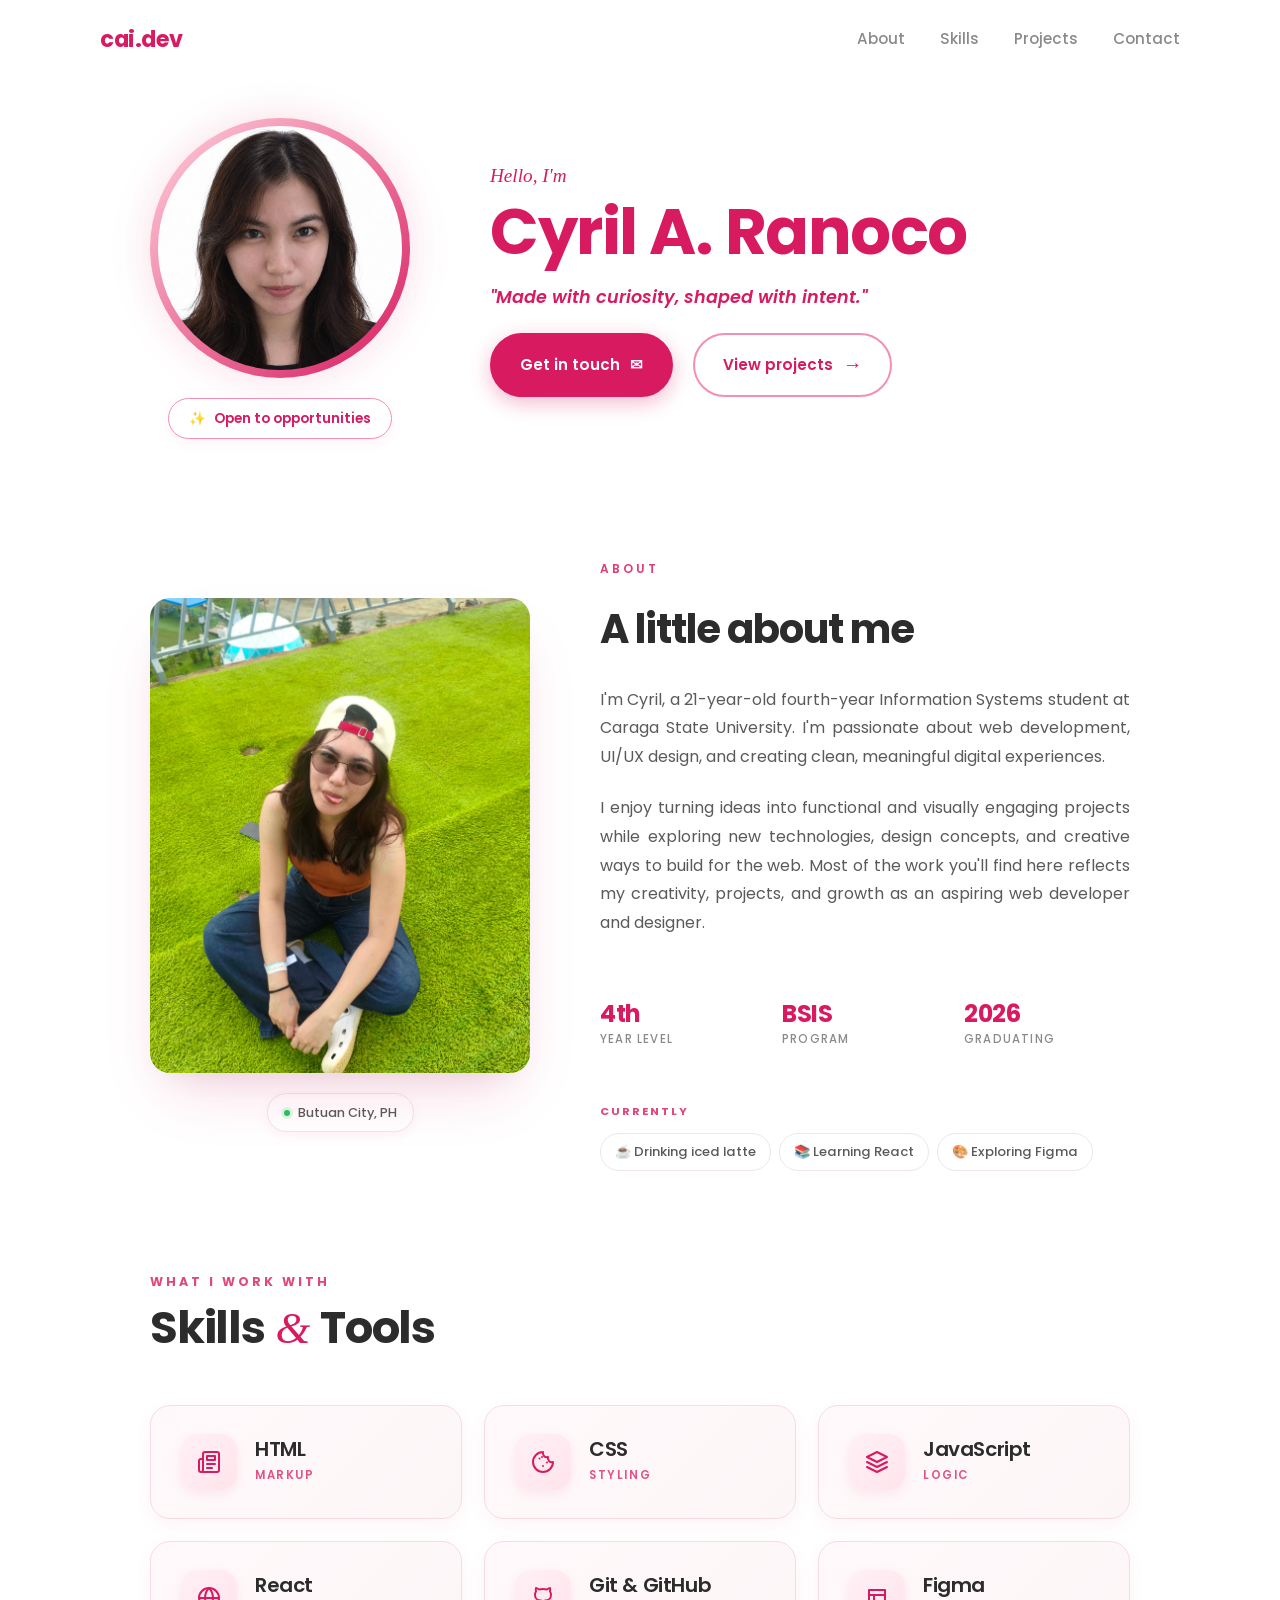
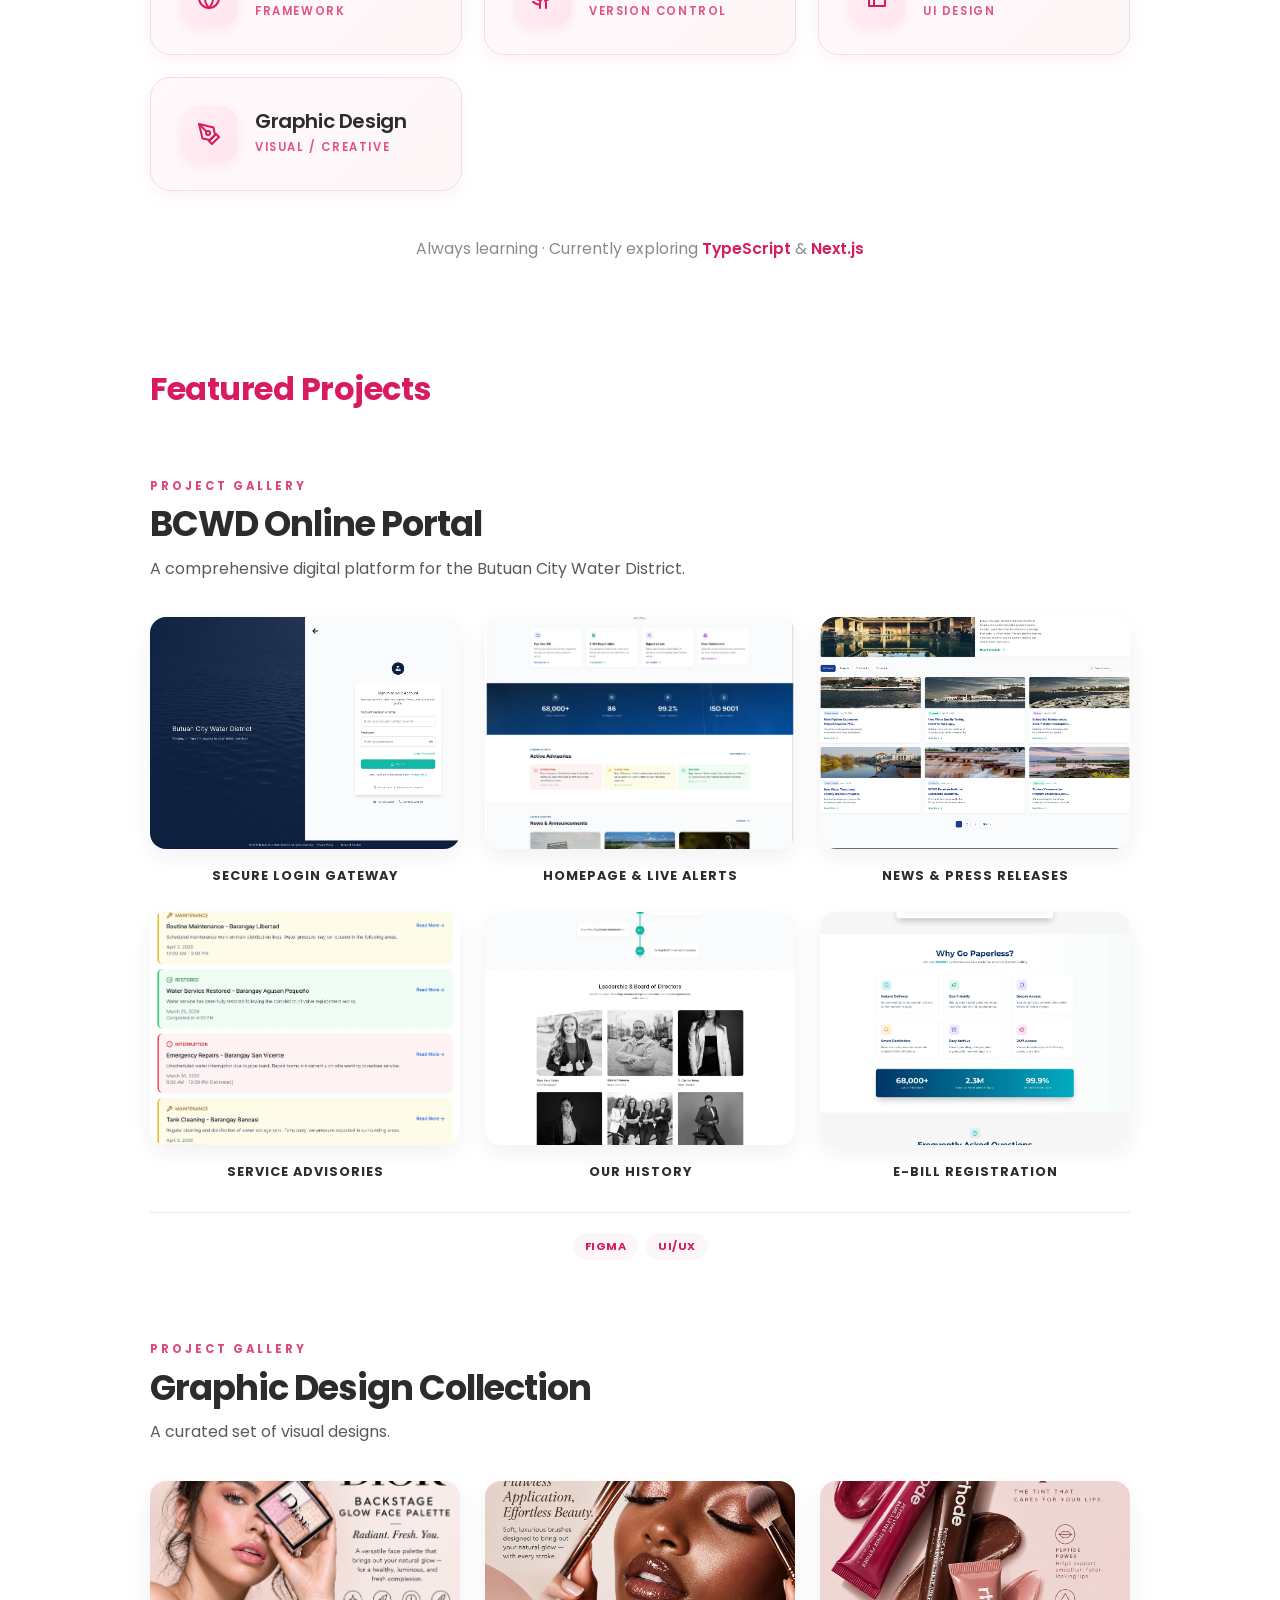
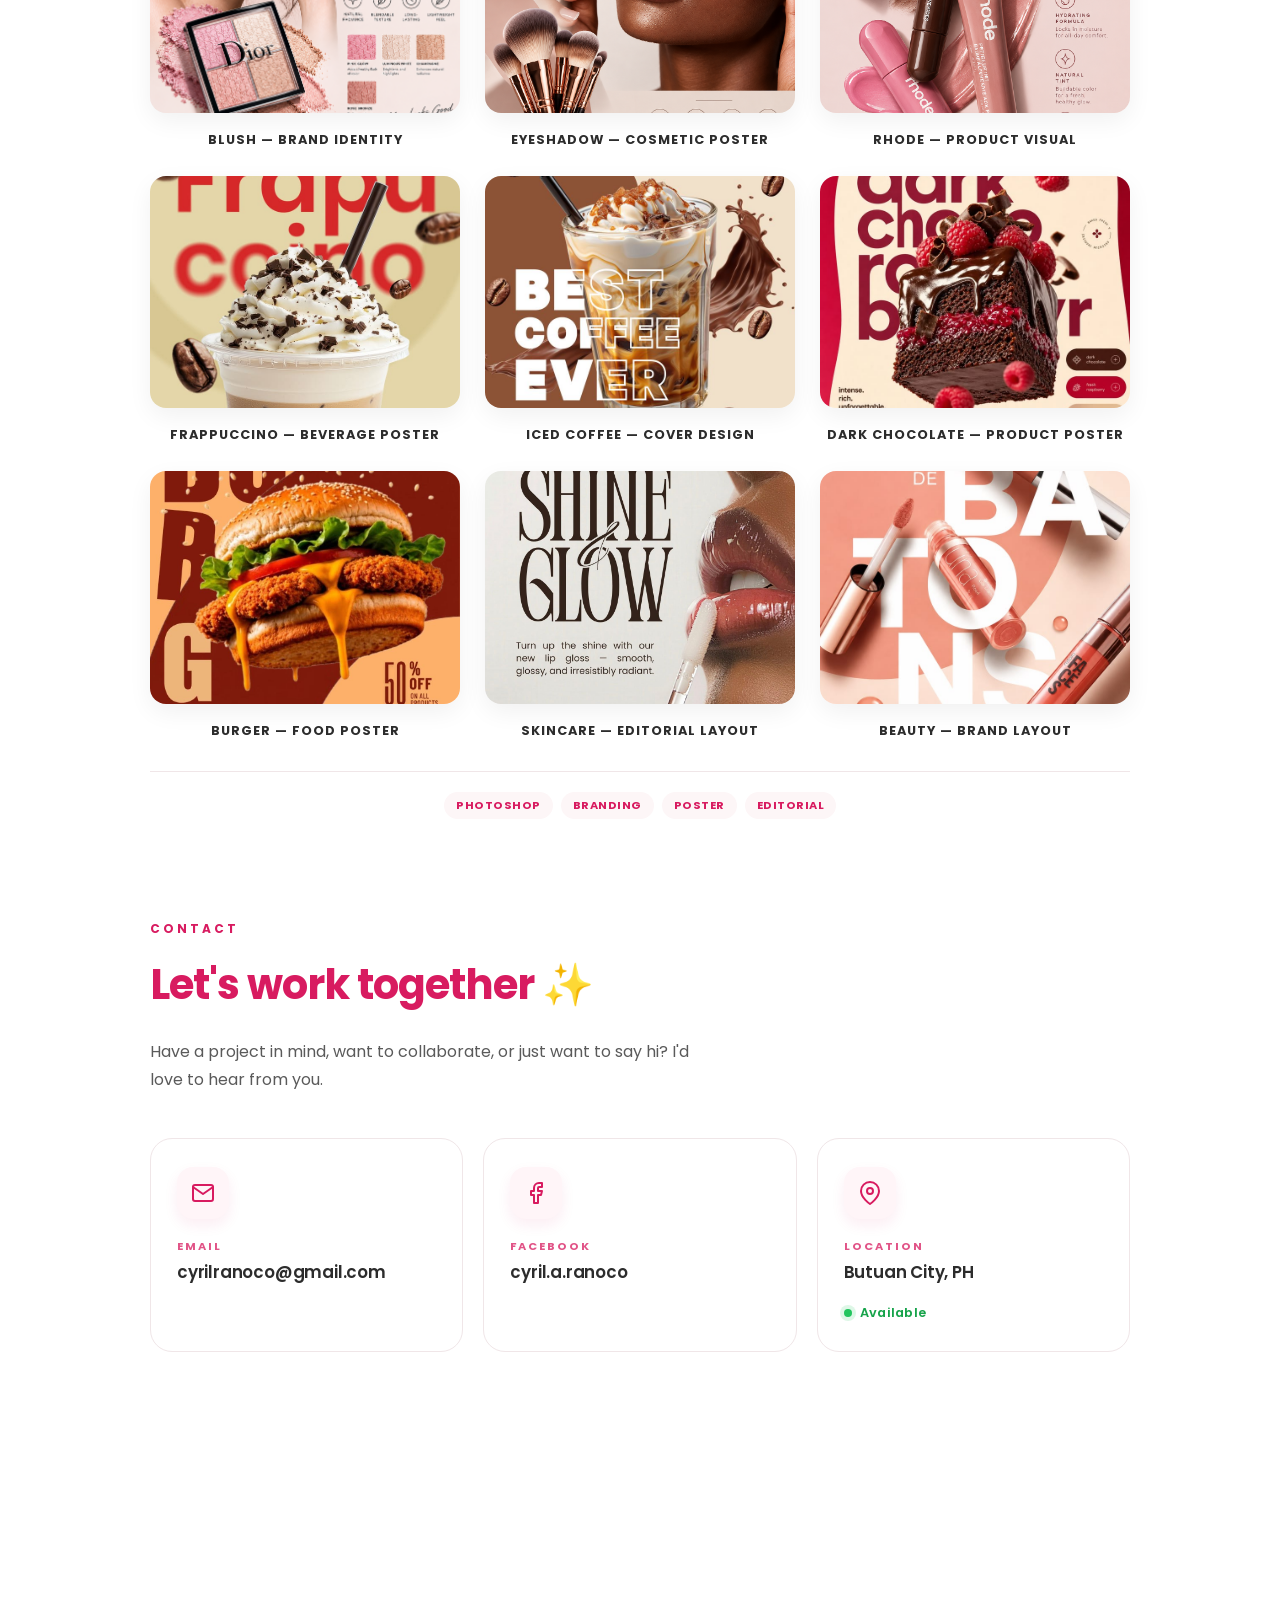
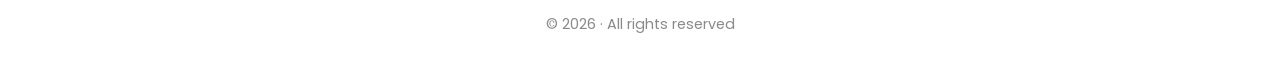
==== commit 270cc717: "activity 3 done" ====
--- a/index.html
+++ b/index.html
@@ -38,7 +38,7 @@
                 <p class="tagline">"Made with curiosity, shaped with intent."</p>
                 
                 <div class="cta-group">
-                    <a href="#about" class="btn btn-primary">Learn More <span class="btn-icon">✉</span></a>
+                    <a href="#contact" class="btn btn-primary">Get in touch <span class="btn-icon">✉</span></a>
                     <a href="#projects" class="btn btn-secondary">View projects <span class="arrow">→</span></a>
                 </div>
             </div>
@@ -222,30 +222,109 @@
             <div class="section-header">
                 <h2 class="section-title">Featured Projects</h2>
             </div>
-
-            <div class="projects-index-grid">
-
-                <a href="images/bcwd-homepage.webp" target="_blank" class="project-index-item">
-                    <div class="project-index-image">
-                        <img src="images/bcwd-homepage.webp" alt="BCWD Online Portal Homepage">
-                    </div>
-                    <div class="project-index-meta">
-                        <span class="project-index-number">01 / 02</span>
-                        <span class="project-index-category">Web Development</span>
-                    </div>
-                    <h3 class="project-index-title">BCWD Website Redesign</h3>
-                </a>
-
-                <a href="images/f2.jpg" target="_blank" class="project-index-item">
-                    <div class="project-index-image">
-                        <img src="images/f2.jpg" alt="Graphic Design Collection Cover">
-                    </div>
-                    <div class="project-index-meta">
-                        <span class="project-index-number">02 / 02</span>
-                        <span class="project-index-category">Graphic Design</span>
-                    </div>
-                    <h3 class="project-index-title">Graphic Design Collection</h3>
-                </a>
+        </section>
+
+        <!-- Project Gallery 1: BCWD Online Portal -->
+        <section class="gallery-section">
+            <div class="gallery-header">
+                <p class="gallery-eyebrow">Project Gallery</p>
+                <h2 class="gallery-title">BCWD Online Portal</h2>
+                <p class="gallery-subtitle">A comprehensive digital platform for the Butuan City Water District.</p>
+            </div>
+
+            <div class="gallery-grid">
+                <a href="images/bcwd-login.webp" target="_blank" class="gallery-item">
+                    <img src="images/bcwd-login.webp" alt="BCWD Login Page">
+                    <p class="gallery-caption">Secure Login Gateway</p>
+                </a>
+                <a href="images/bcwd-homepage.webp" target="_blank" class="gallery-item">
+                    <img src="images/bcwd-homepage.webp" alt="BCWD Homepage">
+                    <p class="gallery-caption">Homepage &amp; Live Alerts</p>
+                </a>
+                <a href="images/bcwd-news.webp" target="_blank" class="gallery-item">
+                    <img src="images/bcwd-news.webp" alt="BCWD News Portal">
+                    <p class="gallery-caption">News &amp; Press Releases</p>
+                </a>
+                <a href="images/bcwd-announcement.webp" target="_blank" class="gallery-item">
+                    <img src="images/bcwd-announcement.webp" alt="BCWD Announcement Page">
+                    <p class="gallery-caption">Service Advisories</p>
+                </a>
+                <a href="images/bcwd-history.webp" target="_blank" class="gallery-item">
+                    <img src="images/bcwd-history.webp" alt="BCWD History Page">
+                    <p class="gallery-caption">Our History</p>
+                </a>
+                <a href="images/bcwd-registration.webp" target="_blank" class="gallery-item">
+                    <img src="images/bcwd-registration.webp" alt="BCWD Registration Page">
+                    <p class="gallery-caption">E-Bill Registration</p>
+                </a>
+            </div>
+
+            <div class="gallery-tags">
+                <span>FIGMA</span>
+                <span>UI/UX</span>
+            </div>
+        </section>
+
+        <!-- Project Gallery 2: Graphic Design Collection -->
+        <section class="gallery-section">
+            <div class="gallery-header">
+                <p class="gallery-eyebrow">Project Gallery</p>
+                <h2 class="gallery-title">Graphic Design Collection</h2>
+                <p class="gallery-subtitle">A curated set of visual designs.</p>
+            </div>
+
+            <div class="gallery-grid">
+                <a href="images/blush.png" target="_blank" class="gallery-item">
+                    <img src="images/blush.png" alt="Blush Design">
+                    <p class="gallery-caption">Blush — Brand Identity</p>
+                </a>
+
+                <a href="images/eyeshadow.png" target="_blank" class="gallery-item">
+                    <img src="images/eyeshadow.png" alt="Eyeshadow Design">
+                    <p class="gallery-caption">Eyeshadow — Cosmetic Poster</p>
+                </a>
+
+                <a href="images/rhode.png" target="_blank" class="gallery-item">
+                    <img src="images/rhode.png" alt="Rhode Design">
+                    <p class="gallery-caption">Rhode — Product Visual</p>
+                </a>
+
+                <a href="images/c2.jpg" target="_blank" class="gallery-item">
+                    <img src="images/c2.jpg" alt="Frappuccino Poster">
+                    <p class="gallery-caption">Frappuccino — Beverage Poster</p>
+                </a>
+
+                <a href="images/c1.jpg" target="_blank" class="gallery-item">
+                    <img src="images/c1.jpg" alt="Beverage Cover Design">
+                    <p class="gallery-caption">Iced Coffee — Cover Design</p>
+                </a>
+
+                <a href="images/f2.jpg" target="_blank" class="gallery-item">
+                    <img src="images/f2.jpg" alt="Dark Chocolate Poster">
+                    <p class="gallery-caption">Dark Chocolate — Product Poster</p>
+                </a>
+
+                <a href="images/f1.jpg" target="_blank" class="gallery-item">
+                    <img src="images/f1.jpg" alt="Burger Poster">
+                    <p class="gallery-caption">Burger — Food Poster</p>
+                </a>
+
+                <a href="images/design2.jpg" target="_blank" class="gallery-item">
+                    <img src="images/design2.jpg" alt="Skincare Editorial Design">
+                    <p class="gallery-caption">Skincare — Editorial Layout</p>
+                </a>
+
+                <a href="images/design1.jpg" target="_blank" class="gallery-item">
+                    <img src="images/design1.jpg" alt="Beauty Brand Layout">
+                    <p class="gallery-caption">Beauty — Brand Layout</p>
+                </a>
+            </div>
+
+            <div class="gallery-tags">
+                <span>PHOTOSHOP</span>
+                <span>BRANDING</span>
+                <span>POSTER</span>
+                <span>EDITORIAL</span>
             </div>
         </section>
 
--- a/style.css
+++ b/style.css
@@ -66,6 +66,7 @@
     color: var(--text-muted);
     font-size: 0.95rem;
     font-weight: 500;
+    transition: color 0.3s ease;
 }
 
 .nav-links a:hover {
@@ -173,6 +174,7 @@
     font-size: 0.95rem;
     font-weight: 600;
     text-decoration: none;
+    transition: all 0.3s ease;
 }
 
 .btn-primary {
@@ -182,14 +184,32 @@
     box-shadow: 0 6px 20px rgba(216, 27, 96, 0.3);
 }
 
+.btn-primary:hover {
+    background-color: #C2185B;
+    border-color: #C2185B;
+    transform: translateY(-2px);
+    box-shadow: 0 8px 25px rgba(216, 27, 96, 0.4);
+}
+
 .btn-secondary {
     background-color: transparent;
     color: var(--primary-pink);
     border: 2px solid var(--accent-pink);
 }
 
+.btn-secondary:hover {
+    border-color: var(--primary-pink);
+    background-color: #FFF0F5;
+    transform: translateY(-2px);
+}
+
 .arrow {
     font-size: 1.2rem;
+    transition: transform 0.3s ease;
+}
+
+.btn-secondary:hover .arrow {
+    transform: translateX(4px);
 }
 
 /* =============================================
@@ -223,6 +243,15 @@
     box-shadow: 
         0 30px 60px -20px rgba(216, 27, 96, 0.20),
         0 15px 30px -15px rgba(0, 0, 0, 0.08);
+    transition: transform 0.5s cubic-bezier(0.2, 0.8, 0.2, 1),
+                box-shadow 0.5s ease;
+}
+
+.about-photo-card:hover {
+    transform: translateY(-6px);
+    box-shadow: 
+        0 40px 70px -25px rgba(216, 27, 96, 0.28),
+        0 20px 40px -15px rgba(0, 0, 0, 0.1);
 }
 
 .about-photo-img {
@@ -231,6 +260,11 @@
     object-fit: cover;
     object-position: center;
     display: block;
+    transition: transform 0.7s cubic-bezier(0.2, 0.8, 0.2, 1);
+}
+
+.about-photo-card:hover .about-photo-img {
+    transform: scale(1.03);
 }
 
 .about-photo-tag {
@@ -294,7 +328,6 @@
     max-width: 580px;
 }
 
-/* Stats row — no borders */
 .about-stats {
     display: grid;
     grid-template-columns: repeat(3, 1fr);
@@ -362,6 +395,14 @@
     font-size: 0.82rem;
     font-weight: 500;
     color: var(--text-body);
+    transition: all 0.25s ease;
+}
+
+.now-pill:hover {
+    background: #FFF5F8;
+    border-color: var(--accent-pink);
+    color: var(--primary-pink);
+    transform: translateY(-2px);
 }
 
 /* =============================================
@@ -419,6 +460,11 @@
     border: 1px solid #F5DCE3;
     border-radius: 20px;
     box-shadow: 0 6px 18px rgba(216, 27, 96, 0.05);
+    transition: border-color 0.3s ease;
+}
+
+.skill-simple-item:hover {
+    border-color: var(--accent-pink);
 }
 
 .skill-simple-icon {
@@ -478,7 +524,7 @@
    FEATURED PROJECTS SECTION
    ============================================= */
 .projects-section {
-    margin-bottom: 80px;
+    margin-bottom: 60px;
 }
 
 .projects-section .section-title {
@@ -497,8 +543,6 @@
 
 .project-index-item {
     display: block;
-    text-decoration: none;
-    color: inherit;
 }
 
 .project-index-image {
@@ -519,6 +563,11 @@
     object-fit: cover;
     object-position: center;
     display: block;
+    transition: transform 0.5s ease;
+}
+
+.project-index-item:hover .project-index-image img {
+    transform: scale(1.04);
 }
 
 .project-index-meta {
@@ -548,6 +597,113 @@
     color: var(--text-dark);
     line-height: 1.25;
     letter-spacing: -0.3px;
+    transition: color 0.3s ease;
+}
+
+.project-index-item:hover .project-index-title {
+    color: var(--primary-pink);
+}
+
+/* =============================================
+   INLINE PROJECT GALLERY SECTIONS
+   ============================================= */
+.gallery-section {
+    margin-bottom: 80px;
+}
+
+.gallery-header {
+    margin-bottom: 35px;
+}
+
+.gallery-eyebrow {
+    font-family: var(--font-primary);
+    font-size: 0.72rem;
+    font-weight: 700;
+    text-transform: uppercase;
+    letter-spacing: 3px;
+    color: var(--primary-pink);
+    opacity: 0.8;
+    margin-bottom: 8px;
+}
+
+.gallery-title {
+    font-family: var(--font-primary);
+    font-size: 2.2rem;
+    font-weight: 700;
+    color: var(--text-dark);
+    letter-spacing: -1px;
+    line-height: 1.15;
+    margin-bottom: 10px;
+}
+
+.gallery-subtitle {
+    font-family: var(--font-primary);
+    font-size: 1rem;
+    color: var(--text-body);
+    max-width: 560px;
+    line-height: 1.7;
+}
+
+.gallery-grid {
+    display: grid;
+    grid-template-columns: repeat(3, 1fr);
+    gap: 25px;
+    margin-bottom: 30px;
+}
+
+.gallery-item {
+    text-decoration: none;
+    color: inherit;
+    display: flex;
+    flex-direction: column;
+    gap: 12px;
+}
+.gallery-item img {
+    width: 100%;
+    aspect-ratio: 4 / 3;
+    object-fit: cover;
+    object-position: center;
+    border-radius: 16px;
+    box-shadow: 0 8px 25px rgba(0, 0, 0, 0.06);
+    transition: box-shadow 0.3s ease, transform 0.3s ease;
+    cursor: zoom-in;
+    background-color: var(--bg-color);
+    display: block;
+}
+
+.gallery-item:hover img {
+    box-shadow: 0 15px 40px rgba(216, 27, 96, 0.18);
+    transform: scale(1.02);
+}
+
+.gallery-caption {
+    font-size: 0.8rem;
+    font-weight: 700;
+    color: var(--text-dark);
+    text-transform: uppercase;
+    letter-spacing: 1px;
+    margin-top: 4px;
+    text-align: center;
+}
+
+.gallery-tags {
+    display: flex;
+    flex-wrap: wrap;
+    gap: 8px;
+    padding-top: 20px;
+    border-top: 1px solid #F0E6E8;
+    justify-content: center;
+}
+
+.gallery-tags span {
+    background-color: var(--card-bg);
+    color: var(--primary-pink);
+    font-size: 0.7rem;
+    font-weight: 700;
+    text-transform: uppercase;
+    letter-spacing: 0.5px;
+    padding: 4px 12px;
+    border-radius: 50px;
 }
 
 /* =============================================
@@ -607,6 +763,13 @@
     flex-direction: column;
     gap: 18px;
     border: 1px solid #F0E6E8;
+    transition: transform 0.4s ease, box-shadow 0.4s ease, border-color 0.4s ease;
+}
+
+.contact-card:hover {
+    transform: translateY(-6px);
+    box-shadow: 0 20px 40px rgba(216, 27, 96, 0.10);
+    border-color: var(--accent-pink);
 }
 
 .contact-icon {
@@ -801,6 +964,15 @@
         font-size: 1.8rem;
     }
 
+    .gallery-title {
+        font-size: 1.8rem;
+    }
+
+    .gallery-grid {
+        grid-template-columns: repeat(2, 1fr);
+        gap: 20px;
+    }
+
     .contact-title {
         font-size: 2rem;
     }
@@ -827,4 +999,9 @@
     .skills-heading {
         font-size: 1.9rem;
     }
+
+    .gallery-grid {
+        grid-template-columns: 1fr;
+        gap: 25px;
+    }
 }
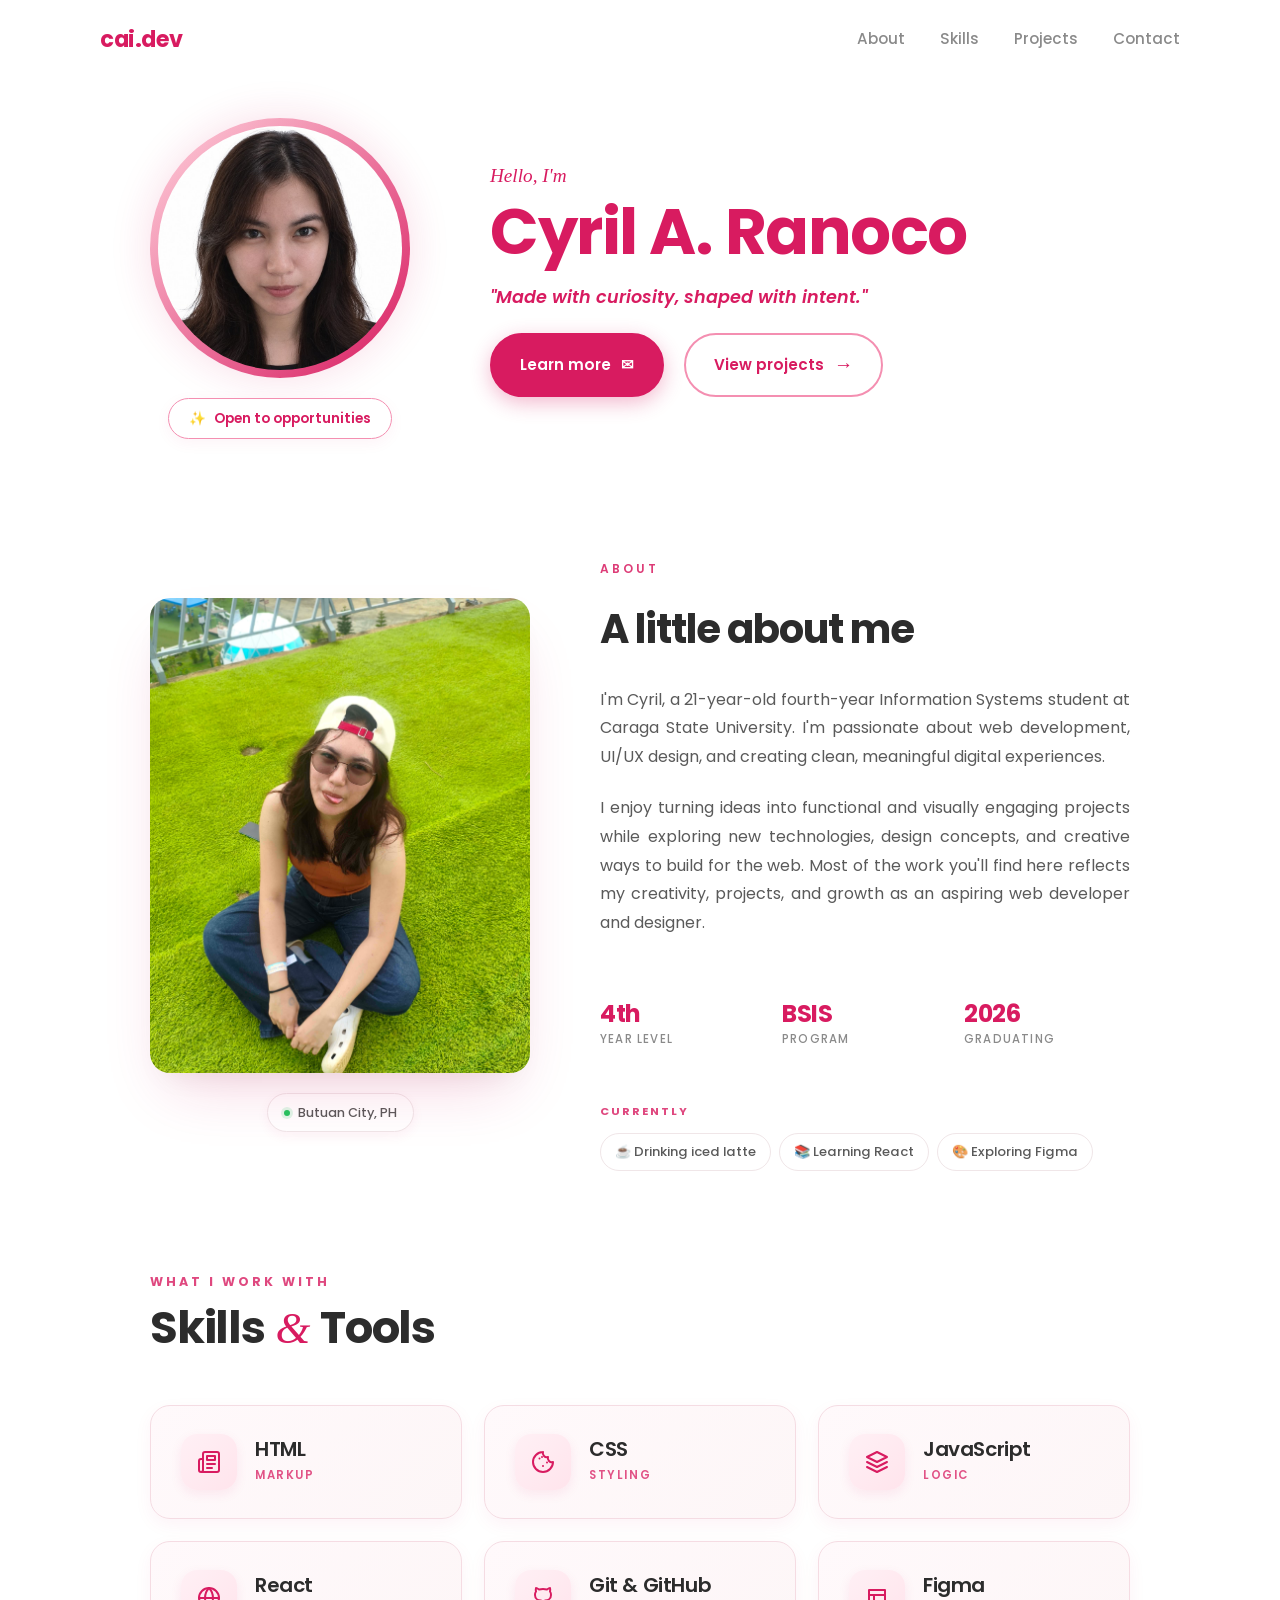
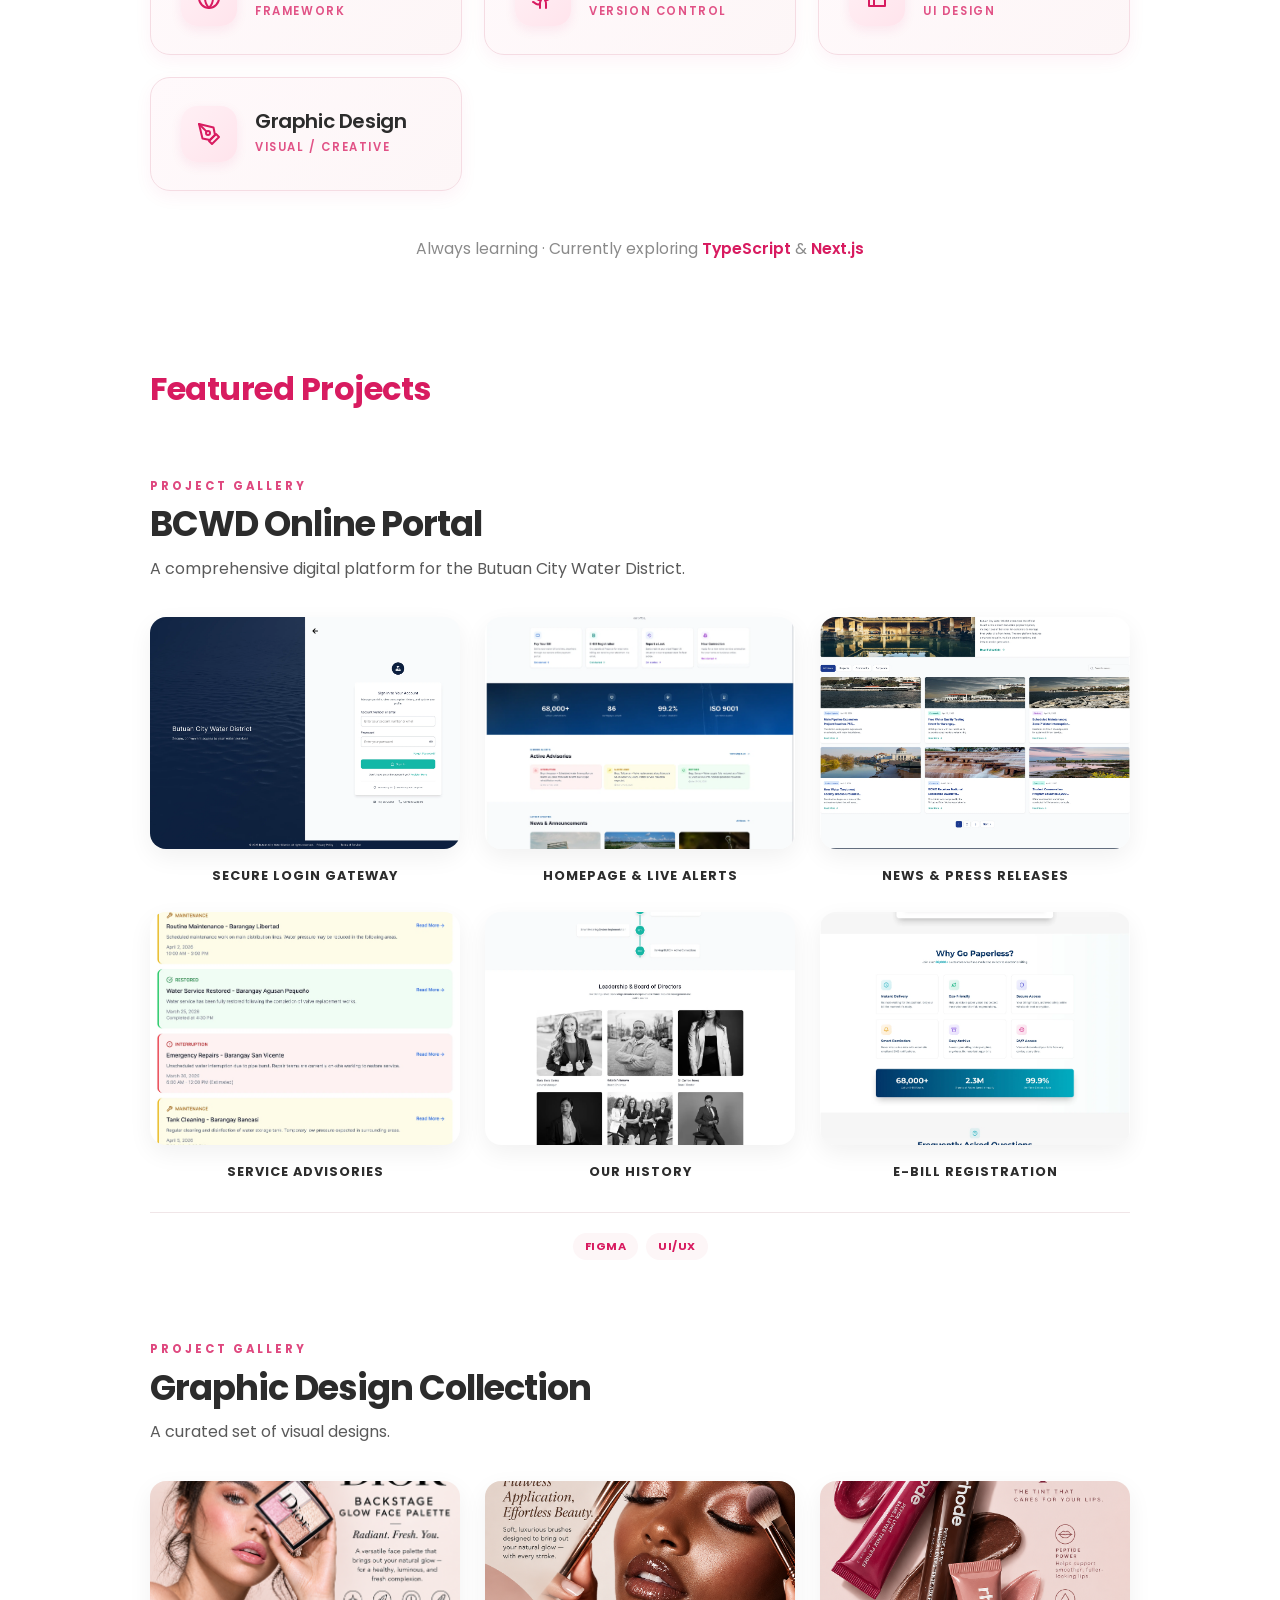
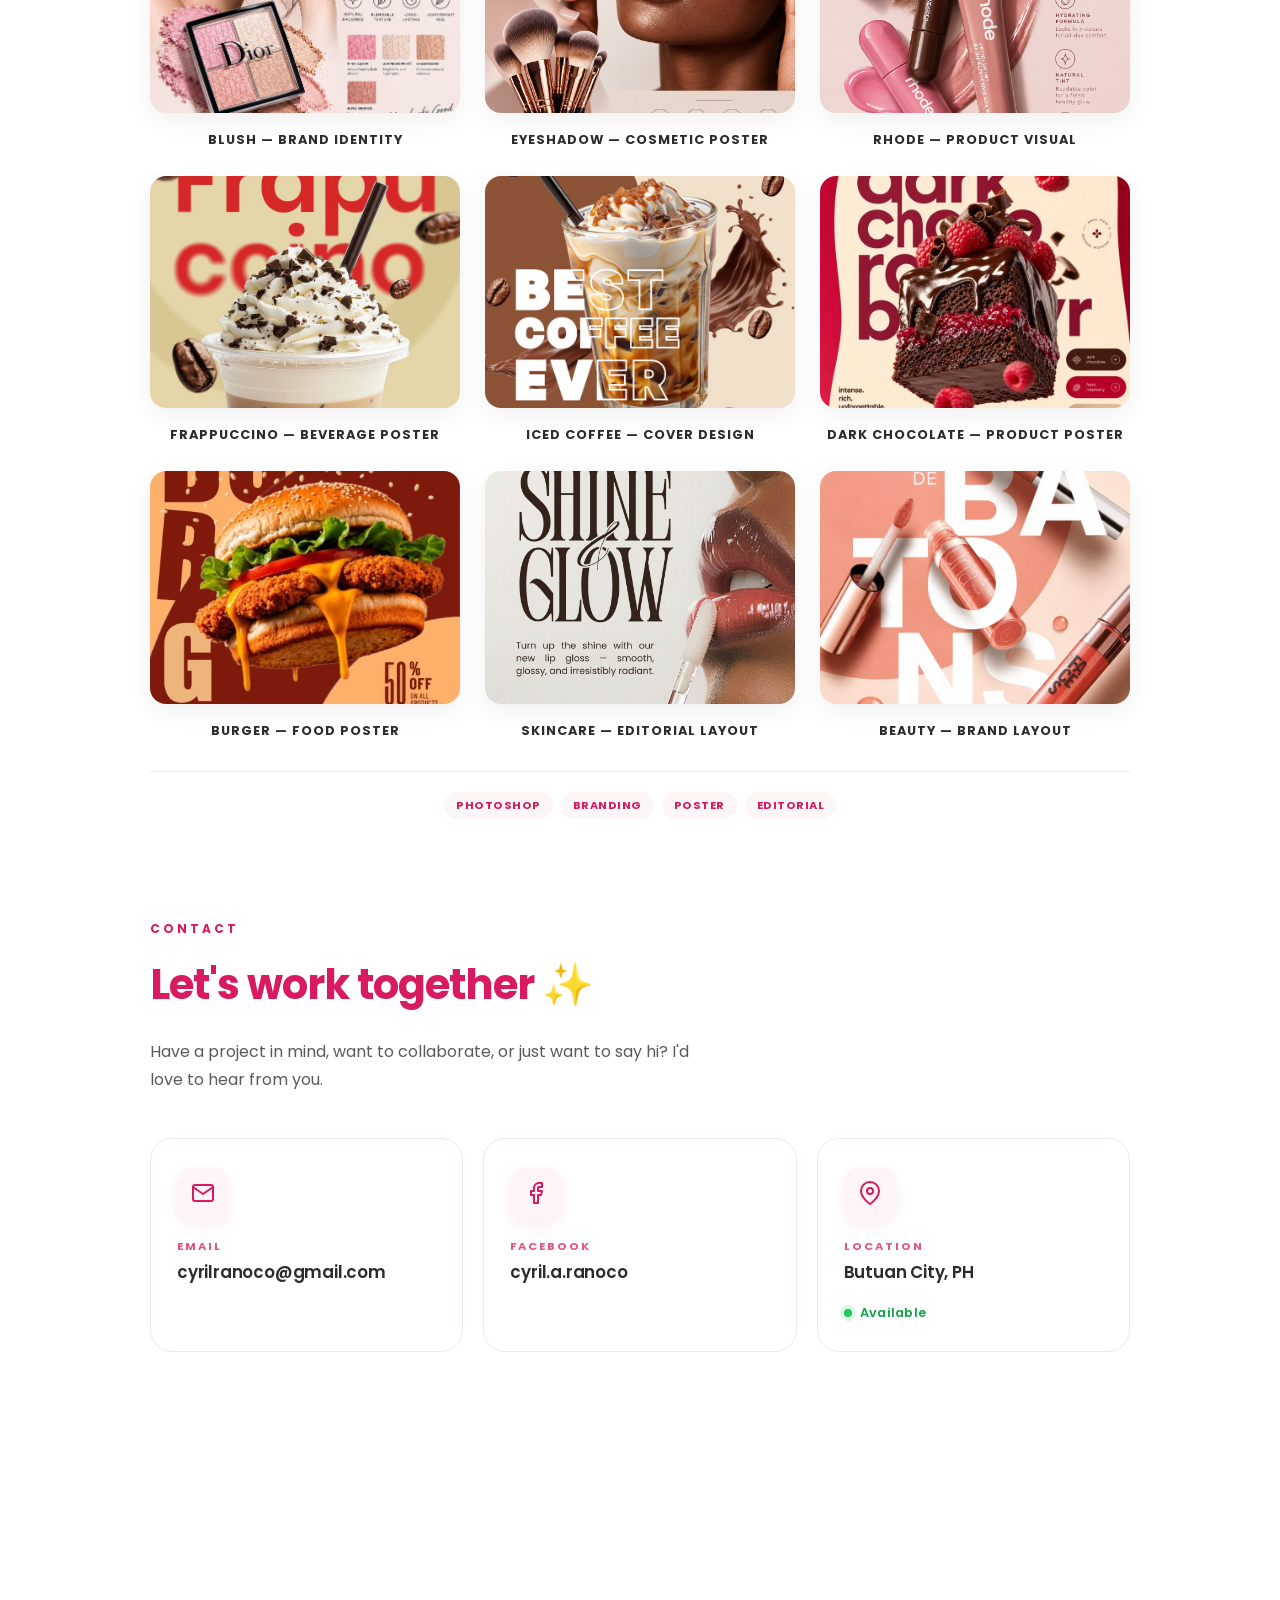
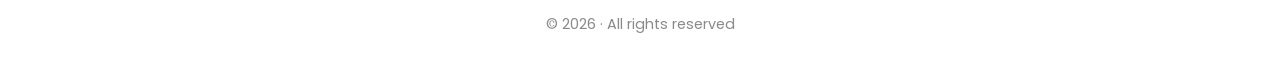
==== commit 1f66a7c9: "modify the link and change text" ====
--- a/index.html
+++ b/index.html
@@ -36,12 +36,11 @@
                 <p class="greeting">Hello, I'm</p>
                 <h1 class="full-name">Cyril A. Ranoco</h1>
                 <p class="tagline">"Made with curiosity, shaped with intent."</p>
-                
+                        
                 <div class="cta-group">
-                    <a href="#contact" class="btn btn-primary">Get in touch <span class="btn-icon">✉</span></a>
+                    <a href="#about" class="btn btn-primary">Learn more <span class="btn-icon">✉</span></a>
                     <a href="#projects" class="btn btn-secondary">View projects <span class="arrow">→</span></a>
                 </div>
-            </div>
         </section>
 
         <!-- About Section -->
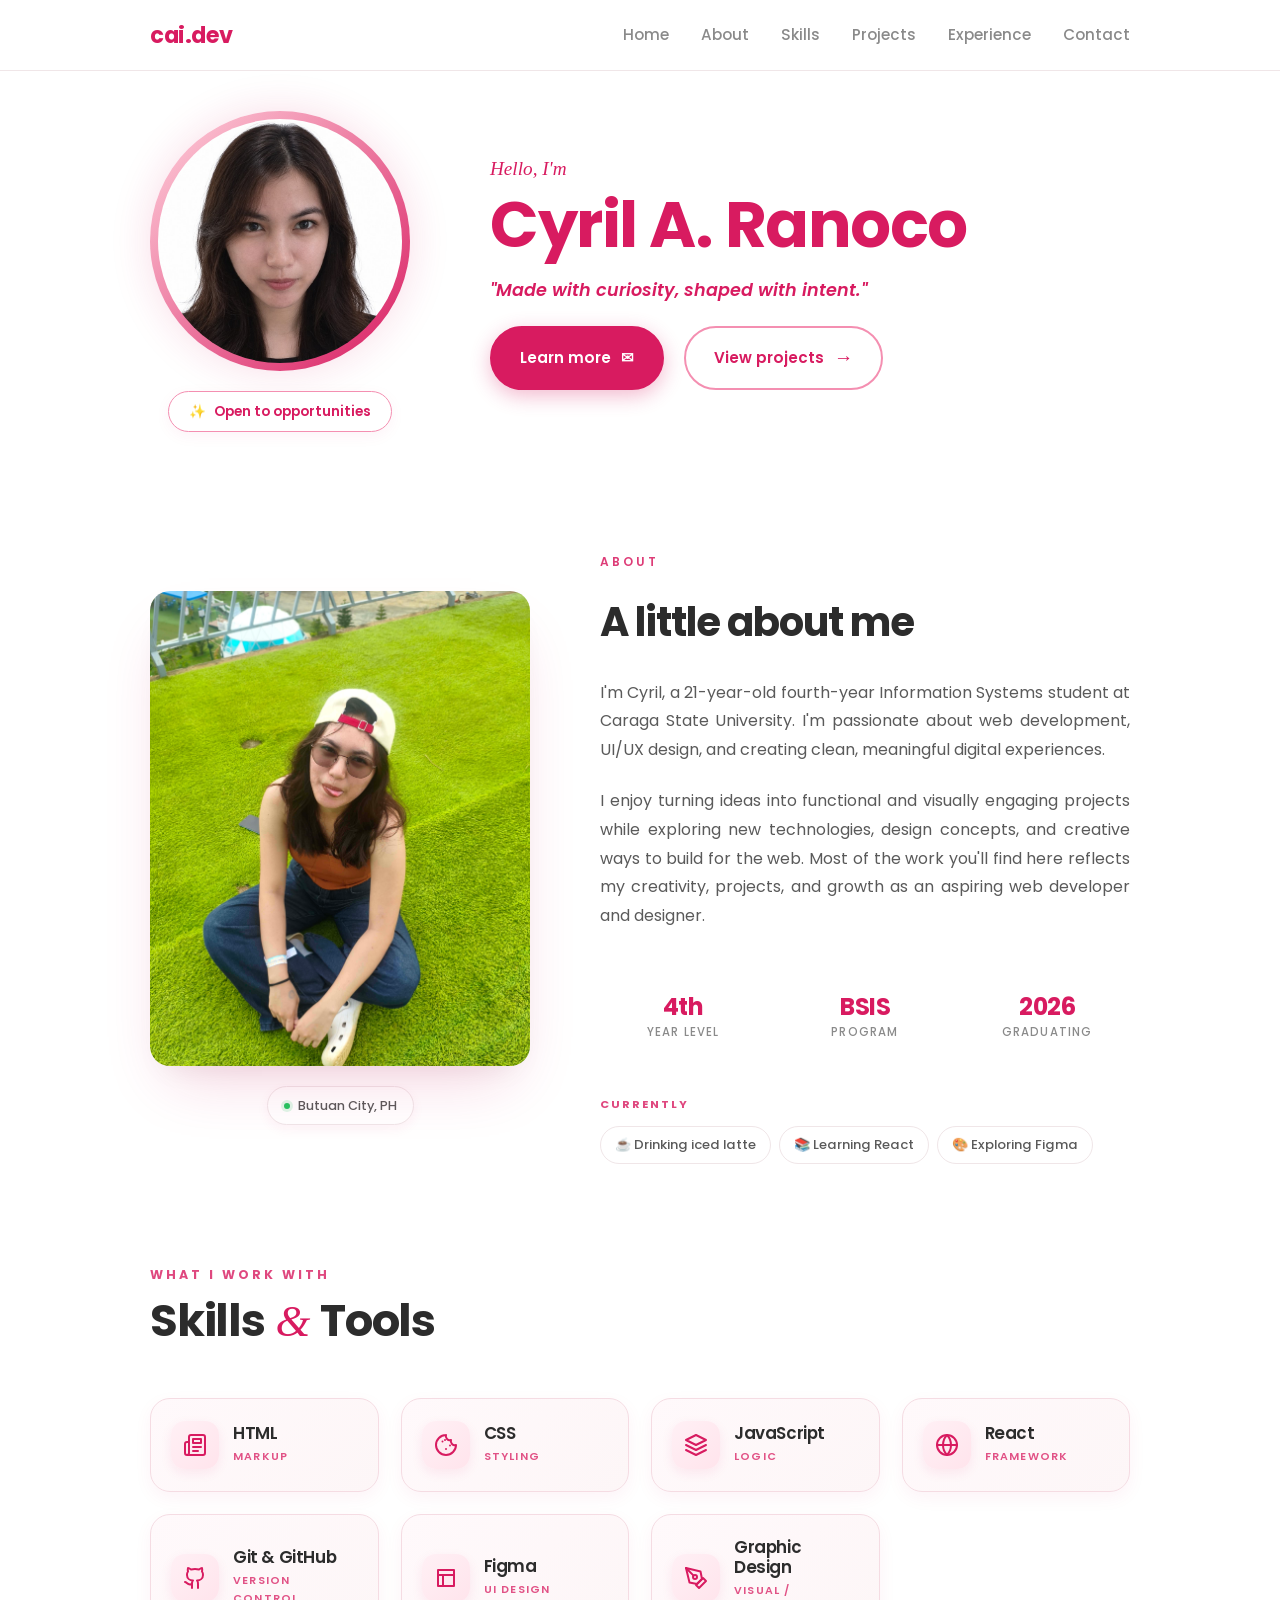
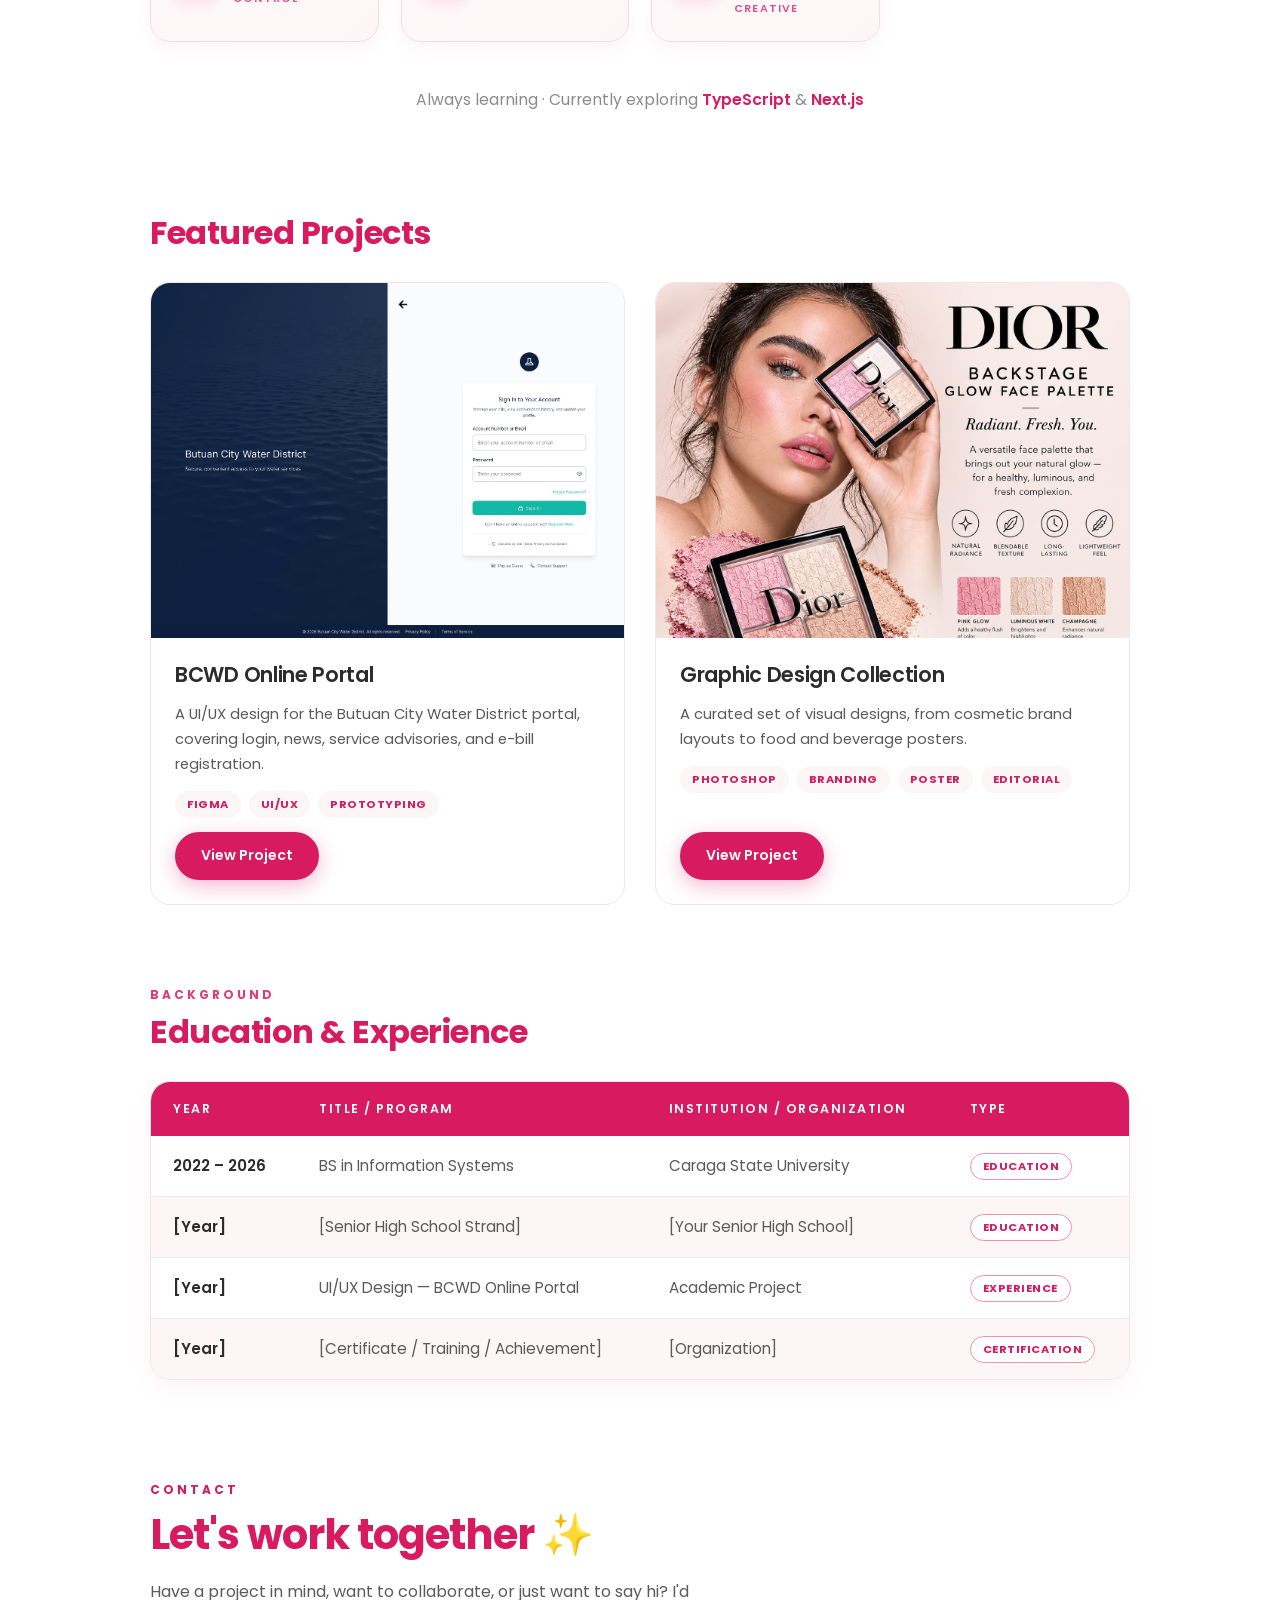
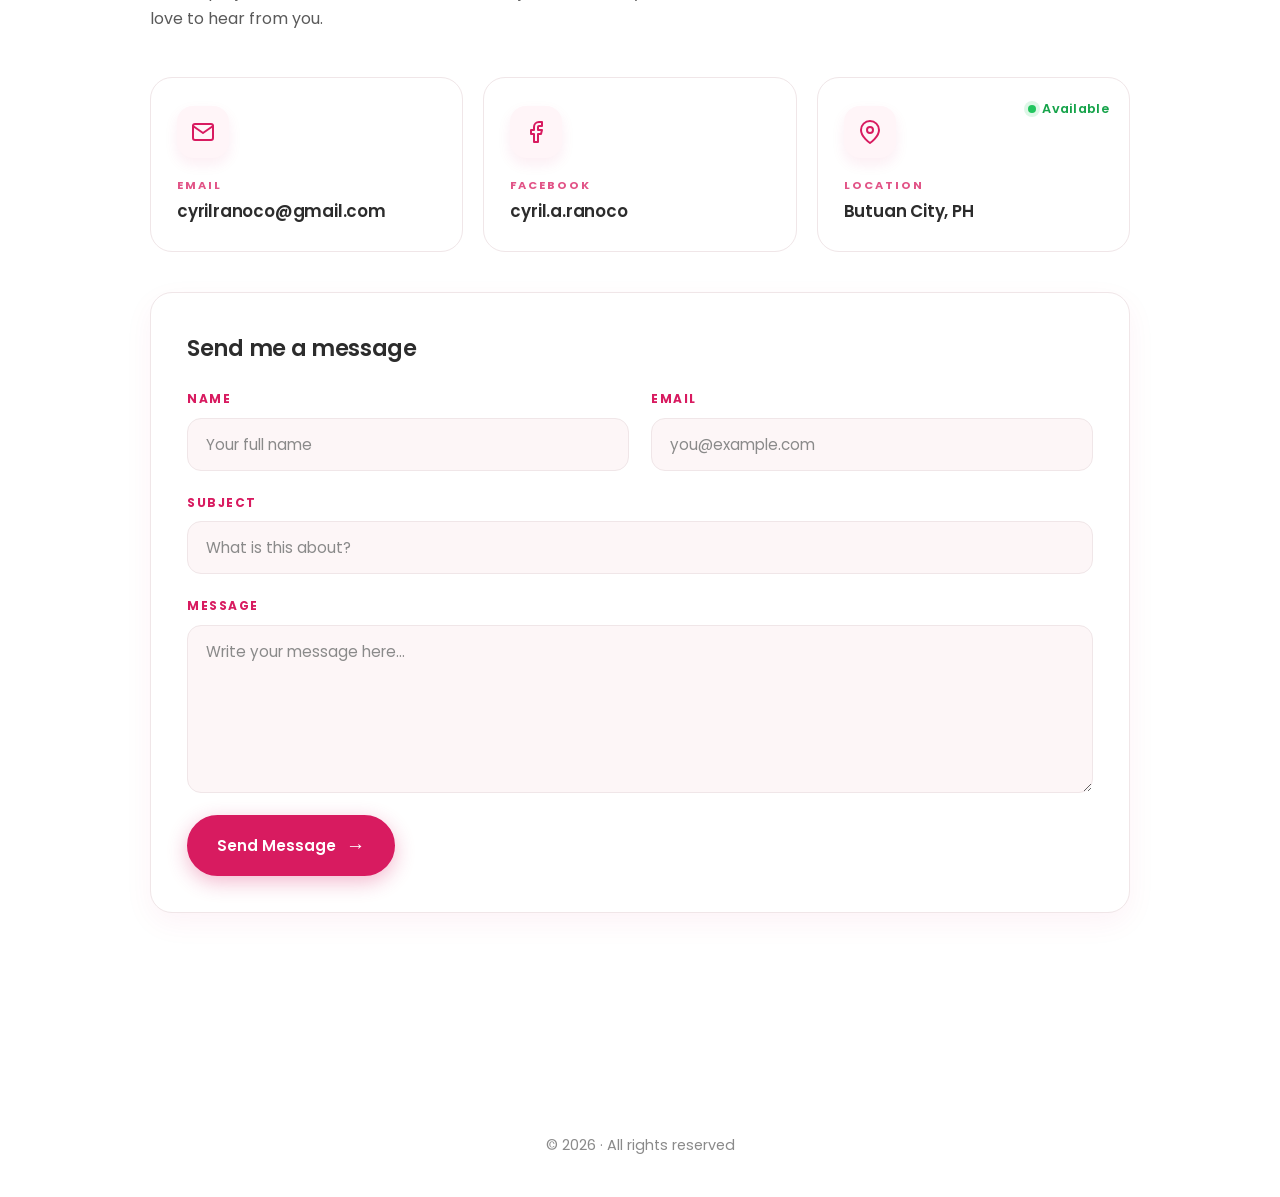
==== commit e74a770b: "Enhance navigation and project sections; add contact form and improve responsiveness" ====
--- a/index.html
+++ b/index.html
@@ -8,21 +8,23 @@
 </head>
 <body>
 
-    <!-- Navigation Bar -->
+    <!-- Navigation Bar (Activity 6) -->
     <nav class="navbar">
-        <div class="logo">cai.dev</div>
+        <a href="#home" class="logo">cai.dev</a>
         <ul class="nav-links">
+            <li><a href="#home">Home</a></li>
             <li><a href="#about">About</a></li>
             <li><a href="#skills">Skills</a></li>
             <li><a href="#projects">Projects</a></li>
+            <li><a href="#experience">Experience</a></li>
             <li><a href="#contact">Contact</a></li>
         </ul>
     </nav>
 
     <main class="main-container">
-        
+
         <!-- Hero Section -->
-        <section class="hero-section">
+        <section id="home" class="hero-section">
             <div class="hero-image-wrapper">
                 <div class="photo-glow">
                     <img src="images/profile.jpg" alt="Cyril A. Ranoco" class="profile-photo">
@@ -36,11 +38,12 @@
                 <p class="greeting">Hello, I'm</p>
                 <h1 class="full-name">Cyril A. Ranoco</h1>
                 <p class="tagline">"Made with curiosity, shaped with intent."</p>
-                        
+
                 <div class="cta-group">
                     <a href="#about" class="btn btn-primary">Learn more <span class="btn-icon">✉</span></a>
                     <a href="#projects" class="btn btn-secondary">View projects <span class="arrow">→</span></a>
                 </div>
+            </div>
         </section>
 
         <!-- About Section -->
@@ -58,12 +61,8 @@
                 </div>
 
                 <div class="about-content-col">
-
                     <p class="about-eyebrow">About</p>
-
-                    <h2 class="about-heading">
-                        A little about me
-                    </h2>
+                    <h2 class="about-heading">A little about me</h2>
 
                     <p class="about-para">
                         I'm Cyril, a 21-year-old fourth-year Information Systems
@@ -104,7 +103,6 @@
                             <span class="now-pill">🎨 Exploring Figma</span>
                         </div>
                     </div>
-
                 </div>
             </div>
         </section>
@@ -217,113 +215,96 @@
         </section>
 
         <!-- Featured Projects Section -->
-        <section id="projects" class="projects-section">
+<section id="projects" class="projects-section">
+    <div class="section-header">
+        <h2 class="section-title">Featured Projects</h2>
+    </div>
+
+    <div class="project-cards">
+
+        <article class="project-card">
+            <img src="images/bcwd-login.webp" alt="BCWD login page" class="project-card-img">
+            <div class="project-card-body">
+                <h3 class="project-card-title">BCWD Online Portal</h3>
+                <p class="project-card-desc">
+                    A UI/UX design for the Butuan City Water District portal, covering login,
+                    news, service advisories, and e-bill registration.
+                </p>
+                <ul class="project-card-tech">
+                    <li>Figma</li>
+                    <li>UI/UX</li>
+                    <li>Prototyping</li>
+                </ul>
+                <a href="#bcwd-modal" class="btn btn-primary project-card-btn">View Project</a>
+            </div>
+        </article>
+
+        <article class="project-card">
+            <img src="images/blush.png" alt="Blush brand design" class="project-card-img">
+            <div class="project-card-body">
+                <h3 class="project-card-title">Graphic Design Collection</h3>
+                <p class="project-card-desc">
+                    A curated set of visual designs, from cosmetic brand layouts
+                    to food and beverage posters.
+                </p>
+                <ul class="project-card-tech">
+                    <li>Photoshop</li>
+                    <li>Branding</li>
+                    <li>Poster</li>
+                    <li>Editorial</li>
+                </ul>
+                <a href="#design-modal" class="btn btn-primary project-card-btn">View Project</a>
+            </div>
+        </article>
+
+    </div>
+</section>
+        <!-- Education & Experience Section (Activity 5) -->
+        <section id="experience" class="experience-section">
             <div class="section-header">
-                <h2 class="section-title">Featured Projects</h2>
-            </div>
-        </section>
-
-        <!-- Project Gallery 1: BCWD Online Portal -->
-        <section class="gallery-section">
-            <div class="gallery-header">
-                <p class="gallery-eyebrow">Project Gallery</p>
-                <h2 class="gallery-title">BCWD Online Portal</h2>
-                <p class="gallery-subtitle">A comprehensive digital platform for the Butuan City Water District.</p>
-            </div>
-
-            <div class="gallery-grid">
-                <a href="images/bcwd-login.webp" target="_blank" class="gallery-item">
-                    <img src="images/bcwd-login.webp" alt="BCWD Login Page">
-                    <p class="gallery-caption">Secure Login Gateway</p>
-                </a>
-                <a href="images/bcwd-homepage.webp" target="_blank" class="gallery-item">
-                    <img src="images/bcwd-homepage.webp" alt="BCWD Homepage">
-                    <p class="gallery-caption">Homepage &amp; Live Alerts</p>
-                </a>
-                <a href="images/bcwd-news.webp" target="_blank" class="gallery-item">
-                    <img src="images/bcwd-news.webp" alt="BCWD News Portal">
-                    <p class="gallery-caption">News &amp; Press Releases</p>
-                </a>
-                <a href="images/bcwd-announcement.webp" target="_blank" class="gallery-item">
-                    <img src="images/bcwd-announcement.webp" alt="BCWD Announcement Page">
-                    <p class="gallery-caption">Service Advisories</p>
-                </a>
-                <a href="images/bcwd-history.webp" target="_blank" class="gallery-item">
-                    <img src="images/bcwd-history.webp" alt="BCWD History Page">
-                    <p class="gallery-caption">Our History</p>
-                </a>
-                <a href="images/bcwd-registration.webp" target="_blank" class="gallery-item">
-                    <img src="images/bcwd-registration.webp" alt="BCWD Registration Page">
-                    <p class="gallery-caption">E-Bill Registration</p>
-                </a>
-            </div>
-
-            <div class="gallery-tags">
-                <span>FIGMA</span>
-                <span>UI/UX</span>
-            </div>
-        </section>
-
-        <!-- Project Gallery 2: Graphic Design Collection -->
-        <section class="gallery-section">
-            <div class="gallery-header">
-                <p class="gallery-eyebrow">Project Gallery</p>
-                <h2 class="gallery-title">Graphic Design Collection</h2>
-                <p class="gallery-subtitle">A curated set of visual designs.</p>
-            </div>
-
-            <div class="gallery-grid">
-                <a href="images/blush.png" target="_blank" class="gallery-item">
-                    <img src="images/blush.png" alt="Blush Design">
-                    <p class="gallery-caption">Blush — Brand Identity</p>
-                </a>
-
-                <a href="images/eyeshadow.png" target="_blank" class="gallery-item">
-                    <img src="images/eyeshadow.png" alt="Eyeshadow Design">
-                    <p class="gallery-caption">Eyeshadow — Cosmetic Poster</p>
-                </a>
-
-                <a href="images/rhode.png" target="_blank" class="gallery-item">
-                    <img src="images/rhode.png" alt="Rhode Design">
-                    <p class="gallery-caption">Rhode — Product Visual</p>
-                </a>
-
-                <a href="images/c2.jpg" target="_blank" class="gallery-item">
-                    <img src="images/c2.jpg" alt="Frappuccino Poster">
-                    <p class="gallery-caption">Frappuccino — Beverage Poster</p>
-                </a>
-
-                <a href="images/c1.jpg" target="_blank" class="gallery-item">
-                    <img src="images/c1.jpg" alt="Beverage Cover Design">
-                    <p class="gallery-caption">Iced Coffee — Cover Design</p>
-                </a>
-
-                <a href="images/f2.jpg" target="_blank" class="gallery-item">
-                    <img src="images/f2.jpg" alt="Dark Chocolate Poster">
-                    <p class="gallery-caption">Dark Chocolate — Product Poster</p>
-                </a>
-
-                <a href="images/f1.jpg" target="_blank" class="gallery-item">
-                    <img src="images/f1.jpg" alt="Burger Poster">
-                    <p class="gallery-caption">Burger — Food Poster</p>
-                </a>
-
-                <a href="images/design2.jpg" target="_blank" class="gallery-item">
-                    <img src="images/design2.jpg" alt="Skincare Editorial Design">
-                    <p class="gallery-caption">Skincare — Editorial Layout</p>
-                </a>
-
-                <a href="images/design1.jpg" target="_blank" class="gallery-item">
-                    <img src="images/design1.jpg" alt="Beauty Brand Layout">
-                    <p class="gallery-caption">Beauty — Brand Layout</p>
-                </a>
-            </div>
-
-            <div class="gallery-tags">
-                <span>PHOTOSHOP</span>
-                <span>BRANDING</span>
-                <span>POSTER</span>
-                <span>EDITORIAL</span>
+                <p class="experience-eyebrow">Background</p>
+                <h2 class="section-title">Education &amp; Experience</h2>
+            </div>
+
+            <!-- Wrapper lets the table scroll sideways on small screens -->
+            <div class="table-wrapper">
+                <table class="experience-table">
+                    <caption class="visually-hidden">My education, training, and project experience</caption>
+                    <thead>
+                        <tr>
+                            <th scope="col">Year</th>
+                            <th scope="col">Title / Program</th>
+                            <th scope="col">Institution / Organization</th>
+                            <th scope="col">Type</th>
+                        </tr>
+                    </thead>
+                    <tbody>
+                        <tr>
+                            <td>2022 – 2026</td>
+                            <td>BS in Information Systems</td>
+                            <td>Caraga State University</td>
+                            <td><span class="type-badge">Education</span></td>
+                        </tr>
+                        <tr>
+                            <td>[Year]</td>
+                            <td>[Senior High School Strand]</td>
+                            <td>[Your Senior High School]</td>
+                            <td><span class="type-badge">Education</span></td>
+                        </tr>
+                        <tr>
+                            <td>[Year]</td>
+                            <td>UI/UX Design — BCWD Online Portal</td>
+                            <td>Academic Project</td>
+                            <td><span class="type-badge">Experience</span></td>
+                        </tr>
+                        <tr>
+                            <td>[Year]</td>
+                            <td>[Certificate / Training / Achievement]</td>
+                            <td>[Organization]</td>
+                            <td><span class="type-badge">Certification</span></td>
+                        </tr>
+                    </tbody>
+                </table>
             </div>
         </section>
 
@@ -334,7 +315,7 @@
                 <p class="contact-eyebrow">Contact</p>
                 <h2 class="section-title contact-title">Let's work together ✨</h2>
                 <p class="contact-intro">
-                    Have a project in mind, want to collaborate, or just want to say hi? 
+                    Have a project in mind, want to collaborate, or just want to say hi?
                     I'd love to hear from you.
                 </p>
             </div>
@@ -376,6 +357,34 @@
                 </div>
 
             </div>
+
+            <!-- Contact Form (Activity 7) -->
+            <form class="contact-form" action="mailto:cyrilranoco@gmail.com" method="post" enctype="text/plain">
+                <h3 class="form-title">Send me a message</h3>
+
+                <div class="form-row">
+                    <div class="form-group">
+                        <label for="name">Name</label>
+                        <input type="text" id="name" name="name" placeholder="Your full name" required>
+                    </div>
+                    <div class="form-group">
+                        <label for="email">Email</label>
+                        <input type="email" id="email" name="email" placeholder="you@example.com" required>
+                    </div>
+                </div>
+
+                <div class="form-group">
+                    <label for="subject">Subject</label>
+                    <input type="text" id="subject" name="subject" placeholder="What is this about?" required>
+                </div>
+
+                <div class="form-group">
+                    <label for="message">Message</label>
+                    <textarea id="message" name="message" rows="6" placeholder="Write your message here..." required></textarea>
+                </div>
+
+                <button type="submit" class="btn btn-primary form-btn">Send Message <span class="arrow">→</span></button>
+            </form>
 
         </section>
 
--- a/style.css
+++ b/style.css
@@ -6,15 +6,16 @@
     --bg-color: #FFFFFF;
     --card-bg: #FDF6F7;
     --white: #FFFFFF;
-    
+
     --primary-pink: #D81B60;
     --accent-pink: #F48FB1;
-    --glow-pink: rgba(216, 27, 96, 0.15); 
-    
-    --text-dark: #2C2C2C;        
-    --text-body: #5A5A5A;        
-    --text-muted: #8A8A8A;       
-
+    --glow-pink: rgba(216, 27, 96, 0.15);
+
+    --text-dark: #2C2C2C;
+    --text-body: #5A5A5A;
+    --text-muted: #8A8A8A;
+
+    --border-soft: #F0E6E8;
     --font-primary: 'Poppins', sans-serif;
 }
 
@@ -37,15 +38,39 @@
     -webkit-font-smoothing: antialiased;
 }
 
-/* --- Navigation Bar --- */
+img {
+    max-width: 100%;
+}
+
+/* Keeps section headings from hiding under the sticky navbar */
+section[id] {
+    scroll-margin-top: 90px;
+}
+
+.visually-hidden {
+    position: absolute;
+    width: 1px;
+    height: 1px;
+    overflow: hidden;
+    clip: rect(0 0 0 0);
+    white-space: nowrap;
+}
+
+/* =============================================
+   NAVIGATION BAR (sticky)
+   ============================================= */
 .navbar {
+    position: sticky;
+    top: 0;
+    z-index: 100;
     display: flex;
     justify-content: space-between;
     align-items: center;
-    padding: 20px 60px;
-    background-color: transparent;
-    max-width: 1200px;
-    margin: 0 auto;
+    padding: 16px max(60px, calc((100vw - 1100px) / 2 + 60px));
+    background-color: rgba(255, 255, 255, 0.92);
+    backdrop-filter: blur(8px);
+    -webkit-backdrop-filter: blur(8px);
+    border-bottom: 1px solid var(--border-soft);
 }
 
 .logo {
@@ -53,24 +78,43 @@
     font-weight: 700;
     color: var(--primary-pink);
     letter-spacing: -0.5px;
+    text-decoration: none;
 }
 
 .nav-links {
     list-style: none;
     display: flex;
-    gap: 35px;
+    flex-wrap: wrap;
+    gap: 8px 32px;
 }
 
 .nav-links a {
+    position: relative;
     text-decoration: none;
     color: var(--text-muted);
     font-size: 0.95rem;
     font-weight: 500;
+    padding: 4px 0;
     transition: color 0.3s ease;
 }
 
+.nav-links a::after {
+    content: "";
+    position: absolute;
+    left: 0;
+    bottom: 0;
+    width: 0;
+    height: 2px;
+    background-color: var(--primary-pink);
+    transition: width 0.3s ease;
+}
+
 .nav-links a:hover {
     color: var(--primary-pink);
+}
+
+.nav-links a:hover::after {
+    width: 100%;
 }
 
 /* --- Main Container --- */
@@ -80,7 +124,18 @@
     padding: 40px 60px 80px 60px;
 }
 
-/* --- Hero Section --- */
+/* --- Shared section headings --- */
+.section-title {
+    font-size: 2rem;
+    font-weight: 700;
+    color: var(--primary-pink);
+    letter-spacing: -0.5px;
+    line-height: 1.2;
+}
+
+/* =============================================
+   HERO SECTION
+   ============================================= */
 .hero-section {
     display: flex;
     align-items: center;
@@ -134,7 +189,7 @@
 }
 
 .greeting {
-    font-family: 'Georgia', serif; 
+    font-family: 'Georgia', serif;
     font-style: italic;
     color: var(--primary-pink);
     font-size: 1.2rem;
@@ -158,9 +213,10 @@
     margin-bottom: 20px;
 }
 
-/* Buttons */
+/* --- Buttons --- */
 .cta-group {
     display: flex;
+    flex-wrap: wrap;
     gap: 20px;
 }
 
@@ -171,9 +227,11 @@
     gap: 10px;
     padding: 14px 28px;
     border-radius: 50px;
+    font-family: var(--font-primary);
     font-size: 0.95rem;
     font-weight: 600;
     text-decoration: none;
+    cursor: pointer;
     transition: all 0.3s ease;
 }
 
@@ -208,7 +266,8 @@
     transition: transform 0.3s ease;
 }
 
-.btn-secondary:hover .arrow {
+.btn-secondary:hover .arrow,
+.btn-primary:hover .arrow {
     transform: translateX(4px);
 }
 
@@ -240,7 +299,7 @@
     aspect-ratio: 4 / 5;
     border-radius: 20px;
     overflow: hidden;
-    box-shadow: 
+    box-shadow:
         0 30px 60px -20px rgba(216, 27, 96, 0.20),
         0 15px 30px -15px rgba(0, 0, 0, 0.08);
     transition: transform 0.5s cubic-bezier(0.2, 0.8, 0.2, 1),
@@ -249,7 +308,7 @@
 
 .about-photo-card:hover {
     transform: translateY(-6px);
-    box-shadow: 
+    box-shadow:
         0 40px 70px -25px rgba(216, 27, 96, 0.28),
         0 20px 40px -15px rgba(0, 0, 0, 0.1);
 }
@@ -273,7 +332,7 @@
     gap: 8px;
     padding: 8px 16px;
     background: #FFFFFF;
-    border: 1px solid #F0E6E8;
+    border: 1px solid var(--border-soft);
     border-radius: 50px;
     font-size: 0.8rem;
     font-weight: 500;
@@ -296,7 +355,6 @@
 }
 
 .about-eyebrow {
-    font-family: var(--font-primary);
     font-size: 0.75rem;
     font-weight: 600;
     text-transform: uppercase;
@@ -307,7 +365,6 @@
 }
 
 .about-heading {
-    font-family: var(--font-primary);
     font-size: 2.5rem;
     font-weight: 700;
     color: var(--text-dark);
@@ -317,7 +374,6 @@
 }
 
 .about-para {
-    font-family: var(--font-primary);
     font-size: 1rem;
     line-height: 1.8;
     color: var(--text-body);
@@ -340,10 +396,10 @@
     display: flex;
     flex-direction: column;
     gap: 4px;
+    align-items: center;
 }
 
 .stat-value {
-    font-family: var(--font-primary);
     font-size: 1.5rem;
     font-weight: 700;
     color: var(--primary-pink);
@@ -352,12 +408,12 @@
 }
 
 .stat-label {
-    font-family: var(--font-primary);
     font-size: 0.72rem;
     font-weight: 500;
     text-transform: uppercase;
     letter-spacing: 1.2px;
     color: var(--text-muted);
+    text-align: center;
 }
 
 .about-now {
@@ -368,7 +424,6 @@
 }
 
 .now-label {
-    font-family: var(--font-primary);
     font-size: 0.7rem;
     font-weight: 700;
     text-transform: uppercase;
@@ -389,9 +444,8 @@
     gap: 6px;
     padding: 7px 14px;
     background: #FFFFFF;
-    border: 1px solid #F0E6E8;
+    border: 1px solid var(--border-soft);
     border-radius: 50px;
-    font-family: var(--font-primary);
     font-size: 0.82rem;
     font-weight: 500;
     color: var(--text-body);
@@ -417,7 +471,6 @@
 }
 
 .skills-eyebrow {
-    font-family: var(--font-primary);
     font-size: 0.78rem;
     font-weight: 700;
     text-transform: uppercase;
@@ -428,7 +481,6 @@
 }
 
 .skills-heading {
-    font-family: var(--font-primary);
     font-size: 2.8rem;
     font-weight: 700;
     color: var(--text-dark);
@@ -446,7 +498,7 @@
 
 .skills-simple-grid {
     display: grid;
-    grid-template-columns: repeat(3, 1fr);
+    grid-template-columns: repeat(4, 1fr);
     gap: 22px;
     margin-bottom: 45px;
 }
@@ -454,23 +506,24 @@
 .skill-simple-item {
     display: flex;
     align-items: center;
-    gap: 18px;
-    padding: 28px 30px;
+    gap: 14px;
+    padding: 22px 20px;
     background: linear-gradient(135deg, #FFF9FB 0%, #FDF6F7 100%);
     border: 1px solid #F5DCE3;
     border-radius: 20px;
     box-shadow: 0 6px 18px rgba(216, 27, 96, 0.05);
-    transition: border-color 0.3s ease;
+    transition: border-color 0.3s ease, transform 0.3s ease;
 }
 
 .skill-simple-item:hover {
     border-color: var(--accent-pink);
+    transform: translateY(-3px);
 }
 
 .skill-simple-icon {
-    width: 56px;
-    height: 56px;
-    border-radius: 16px;
+    width: 48px;
+    height: 48px;
+    border-radius: 14px;
     background: linear-gradient(135deg, #FFF0F5 0%, #FFE4EC 100%);
     color: var(--primary-pink);
     display: flex;
@@ -488,8 +541,7 @@
 }
 
 .skill-simple-name {
-    font-family: var(--font-primary);
-    font-size: 1.25rem;
+    font-size: 1.05rem;
     font-weight: 600;
     color: var(--text-dark);
     letter-spacing: -0.4px;
@@ -497,17 +549,15 @@
 }
 
 .skill-simple-cat {
-    font-family: var(--font-primary);
-    font-size: 0.72rem;
+    font-size: 0.68rem;
     font-weight: 600;
     text-transform: uppercase;
-    letter-spacing: 1.6px;
+    letter-spacing: 1.2px;
     color: var(--primary-pink);
     opacity: 0.75;
 }
 
 .skills-footer {
-    font-family: var(--font-primary);
     font-size: 0.98rem;
     color: var(--text-muted);
     text-align: center;
@@ -521,102 +571,99 @@
 }
 
 /* =============================================
-   FEATURED PROJECTS SECTION
+   FEATURED PROJECTS — reusable cards (Flexbox)
    ============================================= */
 .projects-section {
-    margin-bottom: 60px;
-}
-
-.projects-section .section-title {
-    font-size: 2rem;
-    color: var(--primary-pink) !important;
-    font-weight: 700;
-    letter-spacing: -0.5px;
-}
-
-.projects-index-grid {
-    display: grid;
-    grid-template-columns: repeat(2, 1fr);
-    gap: 40px 30px;
+    margin-bottom: 80px;
+}
+
+.project-cards {
+    display: flex;
+    flex-wrap: wrap;
+    gap: 30px;
     margin-top: 30px;
 }
 
-.project-index-item {
+.project-card {
+    flex: 1 1 340px;              /* grow, shrink, 340px minimum before wrapping */
+    display: flex;
+    flex-direction: column;
+    background-color: #FFFFFF;
+    border: 1px solid var(--border-soft);
+    border-radius: 20px;
+    overflow: hidden;
+    transition: transform 0.4s ease, box-shadow 0.4s ease, border-color 0.4s ease;
+}
+
+.project-card:hover {
+    transform: translateY(-6px);
+    box-shadow: 0 20px 40px rgba(216, 27, 96, 0.10);
+    border-color: var(--accent-pink);
+}
+.project-card-img {
+    width: 100%;
+    aspect-ratio: 4 / 3;
+    object-fit: cover;
+    object-position: top center;
     display: block;
-}
-
-.project-index-image {
-    width: 100%;
-    aspect-ratio: 1 / 1;
-    border-radius: 18px;
-    overflow: hidden;
     background-color: var(--card-bg);
-    margin-bottom: 18px;
-    display: flex;
-    align-items: center;
-    justify-content: center;
-}
-
-.project-index-image img {
-    width: 100%;
-    height: 100%;
-    object-fit: cover;
-    object-position: center;
-    display: block;
-    transition: transform 0.5s ease;
-}
-
-.project-index-item:hover .project-index-image img {
-    transform: scale(1.04);
-}
-
-.project-index-meta {
-    display: flex;
-    justify-content: space-between;
-    align-items: baseline;
-    gap: 10px;
-    margin-bottom: 10px;
-    font-family: 'Courier New', Courier, monospace;
-    font-size: 0.72rem;
-    letter-spacing: 0.5px;
-    text-transform: uppercase;
-    color: var(--text-muted);
-}
-
-.project-index-number {
-    flex-shrink: 0;
-}
-
-.project-index-category {
-    text-align: right;
-}
-
-.project-index-title {
-    font-size: 1.5rem;
+}
+
+.project-card-body {
+    flex: 1;
+    display: flex;
+    flex-direction: column;
+    gap: 14px;
+    padding: 24px;
+}
+
+.project-card-title {
+    font-size: 1.3rem;
     font-weight: 600;
     color: var(--text-dark);
     line-height: 1.25;
     letter-spacing: -0.3px;
-    transition: color 0.3s ease;
-}
-
-.project-index-item:hover .project-index-title {
-    color: var(--primary-pink);
+}
+
+.project-card-desc {
+    font-size: 0.92rem;
+    line-height: 1.7;
+    color: var(--text-body);
+}
+
+.project-card-tech {
+    list-style: none;
+    display: flex;
+    flex-wrap: wrap;
+    gap: 8px;
+}
+
+.project-card-tech li {
+    background-color: var(--card-bg);
+    color: var(--primary-pink);
+    font-size: 0.7rem;
+    font-weight: 700;
+    text-transform: uppercase;
+    letter-spacing: 0.5px;
+    padding: 4px 12px;
+    border-radius: 50px;
+}
+
+.project-card-btn {
+    margin-top: auto;             /* pushes the button to the bottom so all cards line up */
+    align-self: flex-start;
+    padding: 10px 24px;
+    font-size: 0.88rem;
 }
 
 /* =============================================
-   INLINE PROJECT GALLERY SECTIONS
+   GALLERY CONTENT (used inside the project modals)
    ============================================= */
-.gallery-section {
-    margin-bottom: 80px;
-}
-
 .gallery-header {
     margin-bottom: 35px;
 }
 
 .gallery-eyebrow {
-    font-family: var(--font-primary);
     font-size: 0.72rem;
     font-weight: 700;
     text-transform: uppercase;
@@ -627,7 +674,6 @@
 }
 
 .gallery-title {
-    font-family: var(--font-primary);
     font-size: 2.2rem;
     font-weight: 700;
     color: var(--text-dark);
@@ -637,7 +683,6 @@
 }
 
 .gallery-subtitle {
-    font-family: var(--font-primary);
     font-size: 1rem;
     color: var(--text-body);
     max-width: 560px;
@@ -646,7 +691,7 @@
 
 .gallery-grid {
     display: grid;
-    grid-template-columns: repeat(3, 1fr);
+    grid-template-columns: repeat(4, 1fr);
     gap: 25px;
     margin-bottom: 30px;
 }
@@ -658,6 +703,7 @@
     flex-direction: column;
     gap: 12px;
 }
+
 .gallery-item img {
     width: 100%;
     aspect-ratio: 4 / 3;
@@ -691,7 +737,7 @@
     flex-wrap: wrap;
     gap: 8px;
     padding-top: 20px;
-    border-top: 1px solid #F0E6E8;
+    border-top: 1px solid var(--border-soft);
     justify-content: center;
 }
 
@@ -707,7 +753,160 @@
 }
 
 /* =============================================
-   CONTACT SECTION — Static
+   PROJECT MODAL (opens with :target, no JS)
+   ============================================= */
+.modal {
+    display: none;
+    position: fixed;
+    inset: 0;
+    z-index: 200;                    /* above the sticky navbar */
+    overflow-y: auto;
+    padding: 40px 20px;
+}
+
+.modal:target {
+    display: flex;                   /* shown when its link is clicked */
+    animation: modalFade 0.3s ease;
+}
+
+.modal-backdrop {
+    position: fixed;
+    inset: 0;
+    background-color: rgba(44, 44, 44, 0.6);
+    backdrop-filter: blur(4px);
+    -webkit-backdrop-filter: blur(4px);
+    cursor: zoom-out;
+}
+
+.modal-content {
+    position: relative;
+    width: 100%;
+    max-width: 1000px;
+    margin: auto;
+    background-color: #FFFFFF;
+    border-radius: 24px;
+    padding: 50px 40px 40px;
+    box-shadow: 0 30px 80px rgba(0, 0, 0, 0.25);
+}
+
+.modal-close {
+    position: absolute;
+    top: 18px;
+    right: 18px;
+    width: 40px;
+    height: 40px;
+    display: flex;
+    justify-content: center;
+    align-items: center;
+    border-radius: 50%;
+    background-color: var(--card-bg);
+    color: var(--primary-pink);
+    font-size: 1rem;
+    font-weight: 700;
+    text-decoration: none;
+    transition: background-color 0.3s ease, color 0.3s ease, transform 0.3s ease;
+}
+
+.modal-close:hover {
+    background-color: var(--primary-pink);
+    color: #FFFFFF;
+    transform: rotate(90deg);
+}
+
+@keyframes modalFade {
+    from { opacity: 0; transform: translateY(10px); }
+    to   { opacity: 1; transform: translateY(0); }
+}
+
+/* =============================================
+   EDUCATION & EXPERIENCE TABLE
+   ============================================= */
+.experience-section {
+    margin-bottom: 80px;
+}
+
+.experience-eyebrow {
+    font-size: 0.75rem;
+    font-weight: 700;
+    text-transform: uppercase;
+    letter-spacing: 3px;
+    color: var(--primary-pink);
+    opacity: 0.85;
+    margin-bottom: 8px;
+}
+
+/* Scrolls sideways on narrow screens instead of breaking the layout */
+.table-wrapper {
+    margin-top: 30px;
+    overflow-x: auto;
+    border: 1px solid var(--border-soft);
+    border-radius: 20px;
+    box-shadow: 0 8px 25px rgba(216, 27, 96, 0.05);
+    -webkit-overflow-scrolling: touch;
+}
+
+.experience-table {
+    width: 100%;
+    min-width: 600px;
+    border-collapse: collapse;
+    text-align: left;
+}
+
+.experience-table th {
+    background-color: var(--primary-pink);
+    color: #FFFFFF;
+    font-size: 0.78rem;
+    font-weight: 600;
+    text-transform: uppercase;
+    letter-spacing: 1.5px;
+    padding: 16px 22px;
+}
+
+.experience-table td {
+    padding: 16px 22px;
+    font-size: 0.95rem;
+    color: var(--text-body);
+    border-bottom: 1px solid var(--border-soft);
+    vertical-align: middle;
+}
+
+.experience-table td:first-child {
+    font-weight: 600;
+    color: var(--text-dark);
+    white-space: nowrap;
+}
+
+.experience-table tbody tr:nth-child(even) {
+    background-color: var(--card-bg);
+}
+
+.experience-table tbody tr {
+    transition: background-color 0.25s ease;
+}
+
+.experience-table tbody tr:hover {
+    background-color: #FFF0F5;
+}
+
+.experience-table tbody tr:last-child td {
+    border-bottom: none;
+}
+
+.type-badge {
+    display: inline-block;
+    background-color: #FFFFFF;
+    border: 1px solid var(--accent-pink);
+    color: var(--primary-pink);
+    font-size: 0.7rem;
+    font-weight: 700;
+    text-transform: uppercase;
+    letter-spacing: 0.5px;
+    padding: 3px 12px;
+    border-radius: 50px;
+}
+
+/* =============================================
+   CONTACT SECTION
    ============================================= */
 .contact-section {
     position: relative;
@@ -732,7 +931,6 @@
 
 .contact-title {
     font-size: 2.6rem;
-    color: var(--primary-pink) !important;
     letter-spacing: -1px;
     margin-bottom: 14px;
 }
@@ -762,7 +960,7 @@
     display: flex;
     flex-direction: column;
     gap: 18px;
-    border: 1px solid #F0E6E8;
+    border: 1px solid var(--border-soft);
     transition: transform 0.4s ease, box-shadow 0.4s ease, border-color 0.4s ease;
 }
 
@@ -808,9 +1006,12 @@
 }
 
 .contact-actions {
-    display: flex;
-    gap: 8px;
-    align-items: center;
+    position: absolute;
+    top: 20px;
+    right: 20px;
+    display: flex;
+    align-items: center;
+    gap: 6px;
 }
 
 .status-dot {
@@ -819,6 +1020,7 @@
     border-radius: 50%;
     background-color: #22C55E;
     box-shadow: 0 0 0 4px rgba(34, 197, 94, 0.15);
+    flex-shrink: 0;
 }
 
 .status-text {
@@ -826,6 +1028,91 @@
     font-weight: 600;
     color: #16A34A;
     letter-spacing: 0.3px;
+}
+
+/* --- Contact Form --- */
+.contact-form {
+    position: relative;
+    z-index: 1;
+    display: flex;
+    flex-direction: column;
+    gap: 22px;
+    background-color: #FFFFFF;
+    border: 1px solid var(--border-soft);
+    border-radius: 22px;
+    padding: 36px;
+    box-shadow: 0 10px 30px rgba(216, 27, 96, 0.05);
+}
+
+.form-title {
+    font-size: 1.4rem;
+    font-weight: 600;
+    color: var(--text-dark);
+    letter-spacing: -0.3px;
+}
+
+.form-row {
+    display: flex;
+    flex-wrap: wrap;
+    gap: 22px;
+}
+
+.form-row .form-group {
+    flex: 1 1 240px;
+}
+
+.form-group {
+    display: flex;
+    flex-direction: column;
+    gap: 8px;
+}
+
+.form-group label {
+    font-size: 0.75rem;
+    font-weight: 700;
+    text-transform: uppercase;
+    letter-spacing: 1.5px;
+    color: var(--primary-pink);
+}
+
+.form-group input,
+.form-group textarea {
+    width: 100%;
+    font-family: var(--font-primary);
+    font-size: 0.95rem;
+    color: var(--text-dark);
+    background-color: var(--card-bg);
+    border: 1px solid var(--border-soft);
+    border-radius: 14px;
+    padding: 14px 18px;
+    outline: none;
+    transition: border-color 0.3s ease, box-shadow 0.3s ease, background-color 0.3s ease;
+}
+
+.form-group textarea {
+    resize: vertical;
+    min-height: 140px;
+}
+
+.form-group input::placeholder,
+.form-group textarea::placeholder {
+    color: var(--text-muted);
+}
+
+.form-group input:hover,
+.form-group textarea:hover {
+    border-color: var(--accent-pink);
+}
+
+.form-group input:focus,
+.form-group textarea:focus {
+    background-color: #FFFFFF;
+    border-color: var(--primary-pink);
+    box-shadow: 0 0 0 4px var(--glow-pink);
+}
+
+.form-btn {
+    align-self: flex-start;
 }
 
 /* --- Footer --- */
@@ -847,21 +1134,34 @@
 }
 
 /* =============================================
-   RESPONSIVE
+   RESPONSIVE — Tablet (≤ 900px)
    ============================================= */
 @media (max-width: 900px) {
+    section[id] {
+        scroll-margin-top: 120px;
+    }
+
+    /* Navigation: stack logo above wrapped links (never hidden) */
     .navbar {
-        padding: 20px;
-    }
-    
+        flex-direction: column;
+        gap: 8px;
+        padding: 12px 20px;
+    }
+
     .nav-links {
-        display: none; 
+        justify-content: center;
+        gap: 4px 20px;
+    }
+
+    .nav-links a {
+        font-size: 0.88rem;
     }
 
     .main-container {
         padding: 20px 20px 60px 20px;
     }
 
+    /* Hero */
     .hero-section {
         flex-direction: column;
         text-align: center;
@@ -871,13 +1171,13 @@
 
     .cta-group {
         justify-content: center;
-        flex-wrap: wrap;
     }
 
     .full-name {
         font-size: 3rem;
     }
 
+    /* About */
     .about-section {
         margin-bottom: 60px;
         padding: 0;
@@ -904,7 +1204,6 @@
     }
 
     .about-stats {
-        grid-template-columns: repeat(3, 1fr);
         gap: 12px;
         padding: 18px 0;
     }
@@ -922,6 +1221,7 @@
         padding: 6px 12px;
     }
 
+    /* Skills: 2 columns */
     .skills-heading {
         font-size: 2.2rem;
     }
@@ -931,36 +1231,8 @@
         gap: 18px;
     }
 
-    .skill-simple-item {
-        padding: 22px 24px;
-        gap: 14px;
-    }
-
-    .skill-simple-icon {
-        width: 48px;
-        height: 48px;
-        border-radius: 14px;
-    }
-
-    .skill-simple-name {
-        font-size: 1.1rem;
-    }
-
-    .skill-simple-cat {
-        font-size: 0.68rem;
-        letter-spacing: 1.4px;
-    }
-
-    .projects-index-grid {
-        grid-template-columns: 1fr;
-        gap: 30px;
-    }
-
-    .project-index-image {
-        aspect-ratio: 16 / 10;
-    }
-
-    .projects-section .section-title {
+    /* Projects & modal gallery */
+    .section-title {
         font-size: 1.8rem;
     }
 
@@ -973,6 +1245,7 @@
         gap: 20px;
     }
 
+    /* Contact */
     .contact-title {
         font-size: 2rem;
     }
@@ -985,23 +1258,86 @@
     .contact-card {
         padding: 22px;
     }
-}
-
+
+    .contact-form {
+        padding: 28px 24px;
+    }
+}
+
+/* =============================================
+   RESPONSIVE — Mobile (≤ 600px)
+   ============================================= */
 @media (max-width: 600px) {
+    section[id] {
+        scroll-margin-top: 130px;
+    }
+
+    .nav-links {
+        gap: 2px 14px;
+    }
+
+    .nav-links a {
+        font-size: 0.82rem;
+    }
+
+    .photo-glow {
+        width: 220px;
+        height: 220px;
+    }
+
+    .full-name {
+        font-size: 2.4rem;
+        letter-spacing: -1px;
+    }
+
+    .about-heading {
+        font-size: 1.7rem;
+    }
+
+    .skills-heading {
+        font-size: 1.9rem;
+    }
+
     .skills-simple-grid {
         grid-template-columns: 1fr;
     }
 
-    .skill-simple-item {
-        padding: 20px 22px;
-    }
-
-    .skills-heading {
-        font-size: 1.9rem;
+    .project-card-body {
+        padding: 20px;
+    }
+
+    .modal {
+        padding: 20px 12px;
+    }
+
+    .modal-content {
+        padding: 50px 20px 28px;
+        border-radius: 18px;
     }
 
     .gallery-grid {
         grid-template-columns: 1fr;
         gap: 25px;
     }
+
+    .gallery-title {
+        font-size: 1.5rem;
+    }
+
+    .experience-table th,
+    .experience-table td {
+        padding: 12px 16px;
+    }
+
+    .contact-title {
+        font-size: 1.7rem;
+    }
+
+    .contact-form {
+        padding: 22px 18px;
+    }
+
+    .form-btn {
+        align-self: stretch;
+    }
 }
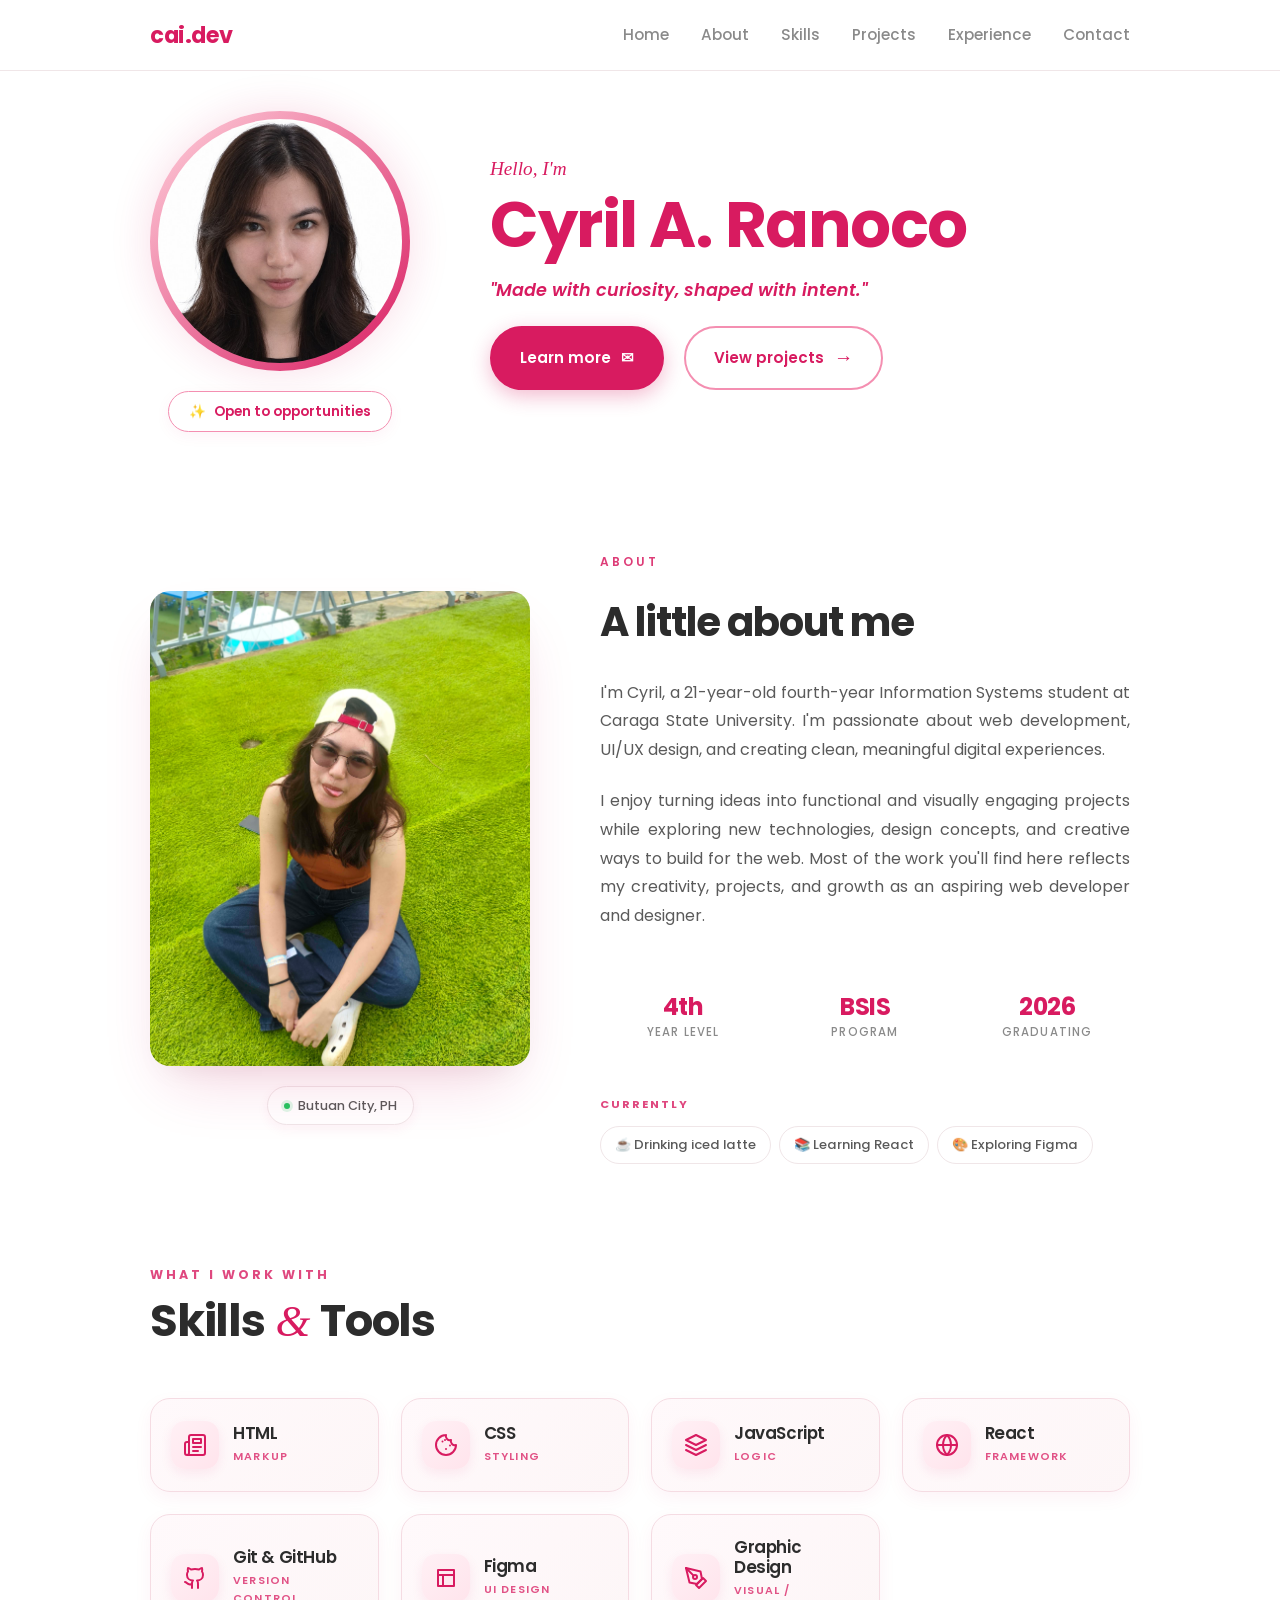
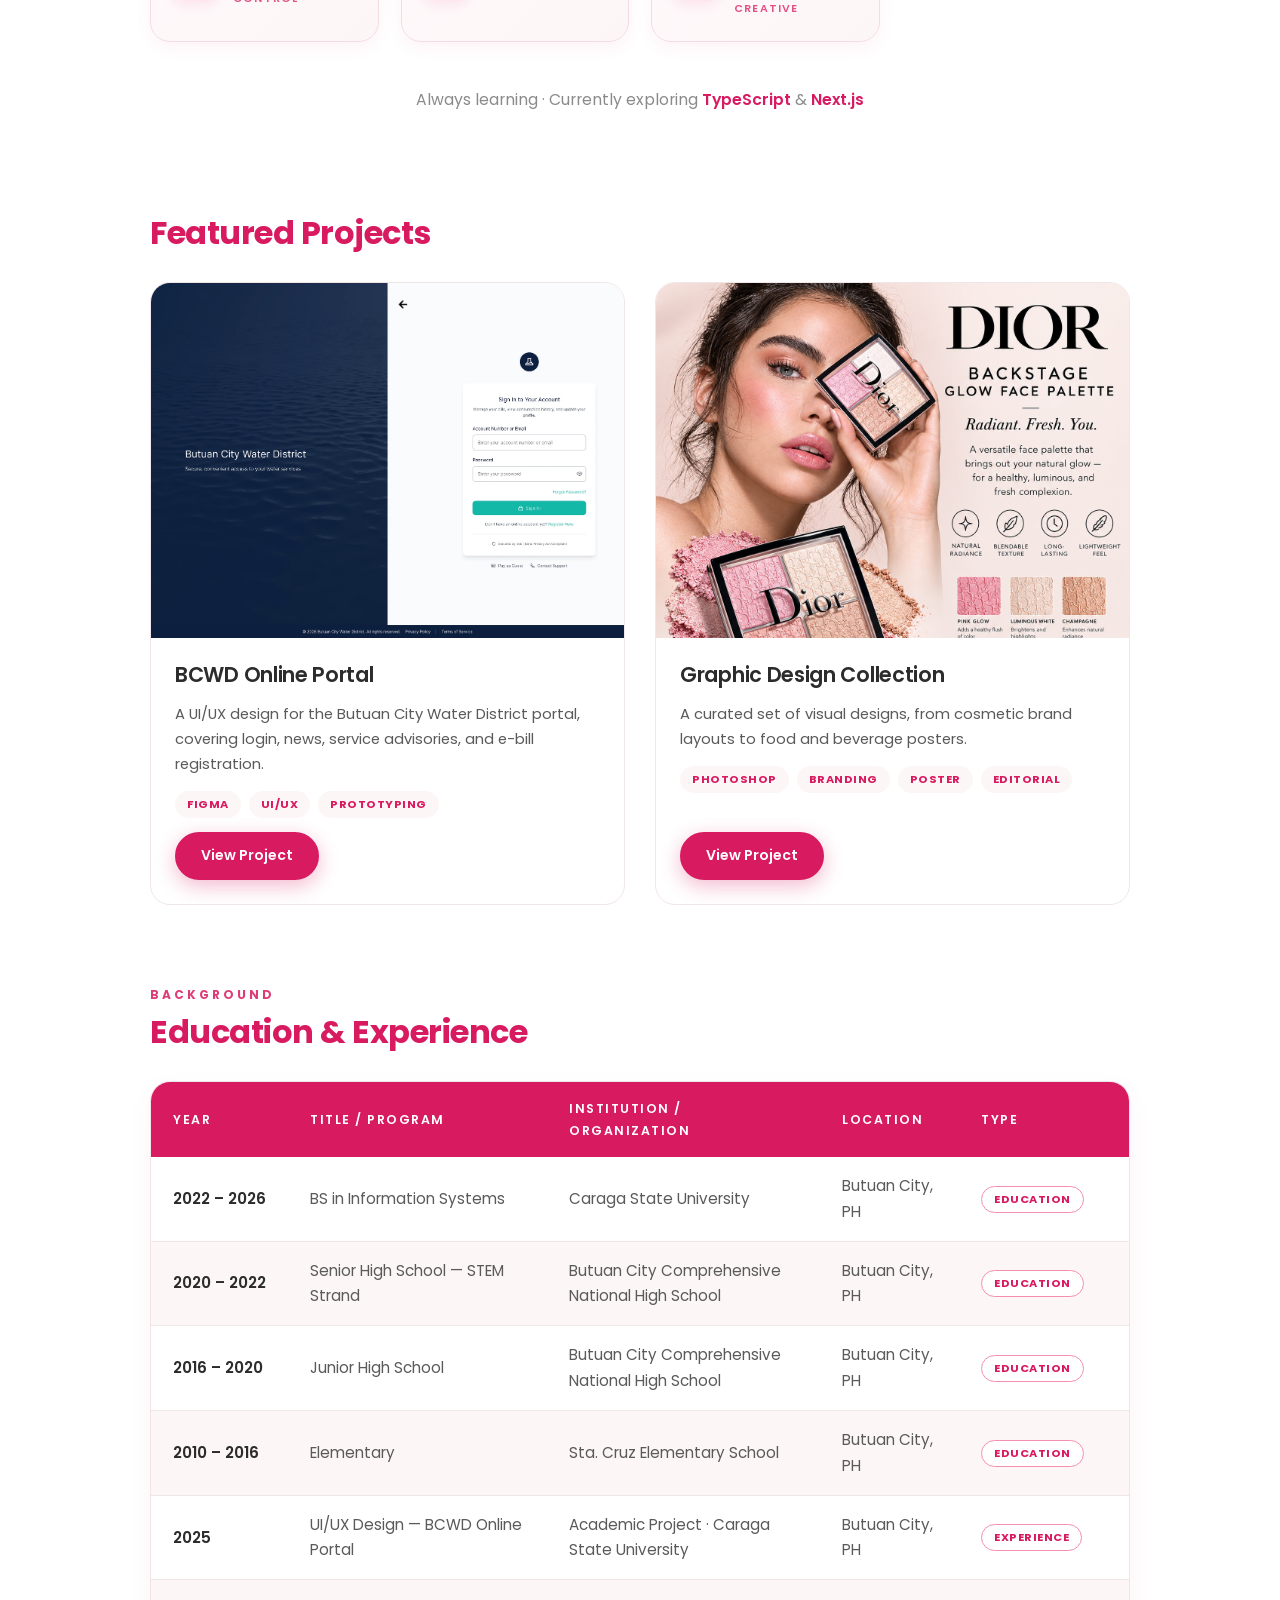
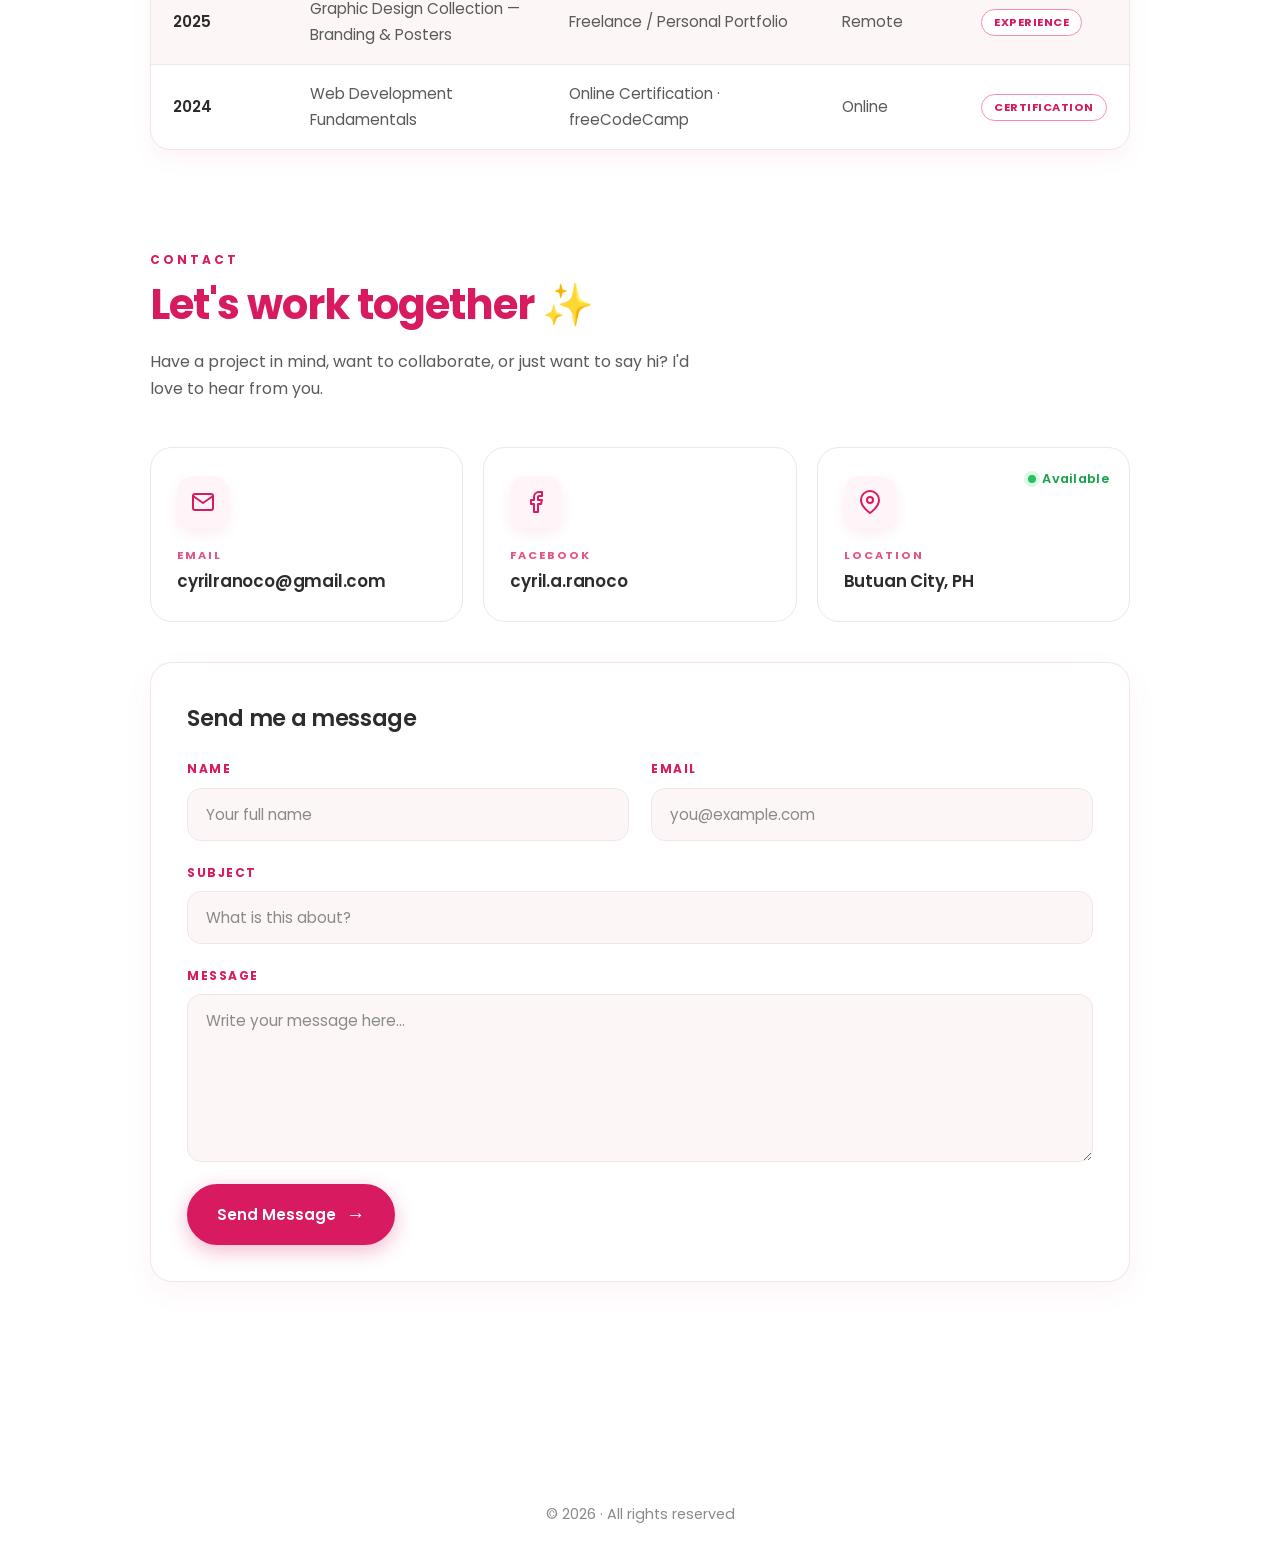
==== commit 0833fdab: "Add education and experience table - Activity 5" ====
--- a/index.html
+++ b/index.html
@@ -4,11 +4,1349 @@
     <meta charset="UTF-8">
     <meta name="viewport" content="width=device-width, initial-scale=1.0">
     <title>Cyril A. Ranoco | Portfolio</title>
-    <link rel="stylesheet" href="style.css">
+    <style>
+        /* --- Typography Import --- */
+        @import url('https://fonts.googleapis.com/css2?family=Poppins:wght@300;400;500;600;700&display=swap');
+
+        /* --- Theme Variables --- */
+        :root {
+            --bg-color: #FFFFFF;
+            --card-bg: #FDF6F7;
+            --white: #FFFFFF;
+
+            --primary-pink: #D81B60;
+            --accent-pink: #F48FB1;
+            --glow-pink: rgba(216, 27, 96, 0.15);
+
+            --text-dark: #2C2C2C;
+            --text-body: #5A5A5A;
+            --text-muted: #8A8A8A;
+
+            --border-soft: #F0E6E8;
+            --font-primary: 'Poppins', sans-serif;
+        }
+
+        /* --- Global Reset --- */
+        * {
+            margin: 0;
+            padding: 0;
+            box-sizing: border-box;
+        }
+
+        html {
+            scroll-behavior: smooth;
+        }
+
+        body {
+            background-color: var(--bg-color);
+            font-family: var(--font-primary);
+            color: var(--text-body);
+            line-height: 1.7;
+            -webkit-font-smoothing: antialiased;
+        }
+
+        img {
+            max-width: 100%;
+        }
+
+        /* Keeps section headings from hiding under the sticky navbar */
+        section[id] {
+            scroll-margin-top: 90px;
+        }
+
+        .visually-hidden {
+            position: absolute;
+            width: 1px;
+            height: 1px;
+            overflow: hidden;
+            clip: rect(0 0 0 0);
+            white-space: nowrap;
+        }
+
+        /* =============================================
+           NAVIGATION BAR (sticky)
+           ============================================= */
+        .navbar {
+            position: sticky;
+            top: 0;
+            z-index: 100;
+            display: flex;
+            justify-content: space-between;
+            align-items: center;
+            padding: 16px max(60px, calc((100vw - 1100px) / 2 + 60px));
+            background-color: rgba(255, 255, 255, 0.92);
+            backdrop-filter: blur(8px);
+            -webkit-backdrop-filter: blur(8px);
+            border-bottom: 1px solid var(--border-soft);
+        }
+
+        .logo {
+            font-size: 1.4rem;
+            font-weight: 700;
+            color: var(--primary-pink);
+            letter-spacing: -0.5px;
+            text-decoration: none;
+        }
+
+        .nav-links {
+            list-style: none;
+            display: flex;
+            flex-wrap: wrap;
+            gap: 8px 32px;
+        }
+
+        .nav-links a {
+            position: relative;
+            text-decoration: none;
+            color: var(--text-muted);
+            font-size: 0.95rem;
+            font-weight: 500;
+            padding: 4px 0;
+            transition: color 0.3s ease;
+        }
+
+        .nav-links a::after {
+            content: "";
+            position: absolute;
+            left: 0;
+            bottom: 0;
+            width: 0;
+            height: 2px;
+            background-color: var(--primary-pink);
+            transition: width 0.3s ease;
+        }
+
+        .nav-links a:hover {
+            color: var(--primary-pink);
+        }
+
+        .nav-links a:hover::after {
+            width: 100%;
+        }
+
+        /* --- Main Container --- */
+        .main-container {
+            max-width: 1100px;
+            margin: 0 auto;
+            padding: 40px 60px 80px 60px;
+        }
+
+        /* --- Shared section headings --- */
+        .section-title {
+            font-size: 2rem;
+            font-weight: 700;
+            color: var(--primary-pink);
+            letter-spacing: -0.5px;
+            line-height: 1.2;
+        }
+
+        /* =============================================
+           HERO SECTION
+           ============================================= */
+        .hero-section {
+            display: flex;
+            align-items: center;
+            gap: 80px;
+            margin-bottom: 100px;
+        }
+
+        .hero-image-wrapper {
+            display: flex;
+            flex-direction: column;
+            align-items: center;
+            gap: 20px;
+        }
+
+        .photo-glow {
+            width: 260px;
+            height: 260px;
+            border-radius: 50%;
+            padding: 8px;
+            background: linear-gradient(135deg, #FFD1DC, var(--primary-pink));
+            box-shadow: 0 0 40px var(--glow-pink);
+            display: flex;
+            justify-content: center;
+            align-items: center;
+        }
+
+        .profile-photo {
+            width: 100%;
+            height: 100%;
+            object-fit: cover;
+            border-radius: 50%;
+            background-color: #fff;
+        }
+
+        .availability-badge {
+            background-color: var(--bg-color);
+            color: var(--primary-pink);
+            padding: 8px 20px;
+            border-radius: 50px;
+            font-size: 0.85rem;
+            font-weight: 600;
+            border: 1px solid var(--accent-pink);
+            box-shadow: 0 4px 15px rgba(216, 27, 96, 0.05);
+            display: inline-flex;
+            align-items: center;
+            gap: 8px;
+        }
+
+        .hero-text {
+            flex: 1;
+        }
+
+        .greeting {
+            font-family: 'Georgia', serif;
+            font-style: italic;
+            color: var(--primary-pink);
+            font-size: 1.2rem;
+            margin-bottom: 5px;
+        }
+
+        .full-name {
+            font-size: 4rem;
+            font-weight: 700;
+            color: var(--primary-pink);
+            line-height: 1.1;
+            letter-spacing: -1.5px;
+            margin-bottom: 15px;
+        }
+
+        .tagline {
+            font-size: 1.1rem;
+            font-weight: 600;
+            font-style: italic;
+            color: var(--primary-pink);
+            margin-bottom: 20px;
+        }
+
+        /* --- Buttons --- */
+        .cta-group {
+            display: flex;
+            flex-wrap: wrap;
+            gap: 20px;
+        }
+
+        .btn {
+            display: inline-flex;
+            align-items: center;
+            justify-content: center;
+            gap: 10px;
+            padding: 14px 28px;
+            border-radius: 50px;
+            font-family: var(--font-primary);
+            font-size: 0.95rem;
+            font-weight: 600;
+            text-decoration: none;
+            cursor: pointer;
+            transition: all 0.3s ease;
+        }
+
+        .btn-primary {
+            background-color: var(--primary-pink);
+            color: #FFFFFF;
+            border: 2px solid var(--primary-pink);
+            box-shadow: 0 6px 20px rgba(216, 27, 96, 0.3);
+        }
+
+        .btn-primary:hover {
+            background-color: #C2185B;
+            border-color: #C2185B;
+            transform: translateY(-2px);
+            box-shadow: 0 8px 25px rgba(216, 27, 96, 0.4);
+        }
+
+        .btn-secondary {
+            background-color: transparent;
+            color: var(--primary-pink);
+            border: 2px solid var(--accent-pink);
+        }
+
+        .btn-secondary:hover {
+            border-color: var(--primary-pink);
+            background-color: #FFF0F5;
+            transform: translateY(-2px);
+        }
+
+        .arrow {
+            font-size: 1.2rem;
+            transition: transform 0.3s ease;
+        }
+
+        .btn-secondary:hover .arrow,
+        .btn-primary:hover .arrow {
+            transform: translateX(4px);
+        }
+
+        /* =============================================
+           ABOUT SECTION
+           ============================================= */
+        .about-section {
+            margin-bottom: 80px;
+            padding: 20px 0;
+        }
+
+        .about-container {
+            display: grid;
+            grid-template-columns: 380px 1fr;
+            gap: 70px;
+            align-items: center;
+        }
+
+        .about-photo-col {
+            display: flex;
+            flex-direction: column;
+            align-items: center;
+            gap: 20px;
+        }
+
+        .about-photo-card {
+            position: relative;
+            width: 100%;
+            aspect-ratio: 4 / 5;
+            border-radius: 20px;
+            overflow: hidden;
+            box-shadow:
+                0 30px 60px -20px rgba(216, 27, 96, 0.20),
+                0 15px 30px -15px rgba(0, 0, 0, 0.08);
+            transition: transform 0.5s cubic-bezier(0.2, 0.8, 0.2, 1),
+                        box-shadow 0.5s ease;
+        }
+
+        .about-photo-card:hover {
+            transform: translateY(-6px);
+            box-shadow:
+                0 40px 70px -25px rgba(216, 27, 96, 0.28),
+                0 20px 40px -15px rgba(0, 0, 0, 0.1);
+        }
+
+        .about-photo-img {
+            width: 100%;
+            height: 100%;
+            object-fit: cover;
+            object-position: center;
+            display: block;
+            transition: transform 0.7s cubic-bezier(0.2, 0.8, 0.2, 1);
+        }
+
+        .about-photo-card:hover .about-photo-img {
+            transform: scale(1.03);
+        }
+
+        .about-photo-tag {
+            display: inline-flex;
+            align-items: center;
+            gap: 8px;
+            padding: 8px 16px;
+            background: #FFFFFF;
+            border: 1px solid var(--border-soft);
+            border-radius: 50px;
+            font-size: 0.8rem;
+            font-weight: 500;
+            color: var(--text-body);
+            box-shadow: 0 4px 12px rgba(216, 27, 96, 0.06);
+        }
+
+        .tag-dot {
+            width: 6px;
+            height: 6px;
+            border-radius: 50%;
+            background: #22C55E;
+            box-shadow: 0 0 0 3px rgba(34, 197, 94, 0.15);
+        }
+
+        .about-content-col {
+            display: flex;
+            flex-direction: column;
+            gap: 22px;
+        }
+
+        .about-eyebrow {
+            font-size: 0.75rem;
+            font-weight: 600;
+            text-transform: uppercase;
+            letter-spacing: 3px;
+            color: var(--primary-pink);
+            opacity: 0.85;
+            margin-bottom: 4px;
+        }
+
+        .about-heading {
+            font-size: 2.5rem;
+            font-weight: 700;
+            color: var(--text-dark);
+            letter-spacing: -1px;
+            line-height: 1.15;
+            margin-bottom: 12px;
+        }
+
+        .about-para {
+            font-size: 1rem;
+            line-height: 1.8;
+            color: var(--text-body);
+            font-weight: 400;
+            text-align: justify;
+            text-justify: inter-word;
+            hyphens: auto;
+            max-width: 580px;
+        }
+
+        .about-stats {
+            display: grid;
+            grid-template-columns: repeat(3, 1fr);
+            gap: 16px;
+            margin-top: 20px;
+            padding: 22px 0;
+        }
+
+        .stat-item {
+            display: flex;
+            flex-direction: column;
+            gap: 4px;
+            align-items: center;
+        }
+
+        .stat-value {
+            font-size: 1.5rem;
+            font-weight: 700;
+            color: var(--primary-pink);
+            letter-spacing: -0.5px;
+            line-height: 1;
+        }
+
+        .stat-label {
+            font-size: 0.72rem;
+            font-weight: 500;
+            text-transform: uppercase;
+            letter-spacing: 1.2px;
+            color: var(--text-muted);
+            text-align: center;
+        }
+
+        .about-now {
+            display: flex;
+            flex-direction: column;
+            gap: 12px;
+            margin-top: 8px;
+        }
+
+        .now-label {
+            font-size: 0.7rem;
+            font-weight: 700;
+            text-transform: uppercase;
+            letter-spacing: 2px;
+            color: var(--primary-pink);
+            opacity: 0.8;
+        }
+
+        .now-pills {
+            display: flex;
+            flex-wrap: wrap;
+            gap: 8px;
+        }
+
+        .now-pill {
+            display: inline-flex;
+            align-items: center;
+            gap: 6px;
+            padding: 7px 14px;
+            background: #FFFFFF;
+            border: 1px solid var(--border-soft);
+            border-radius: 50px;
+            font-size: 0.82rem;
+            font-weight: 500;
+            color: var(--text-body);
+            transition: all 0.25s ease;
+        }
+
+        .now-pill:hover {
+            background: #FFF5F8;
+            border-color: var(--accent-pink);
+            color: var(--primary-pink);
+            transform: translateY(-2px);
+        }
+
+        /* =============================================
+           SKILLS SECTION
+           ============================================= */
+        .skills-section {
+            margin-bottom: 100px;
+        }
+
+        .skills-header {
+            margin-bottom: 50px;
+        }
+
+        .skills-eyebrow {
+            font-size: 0.78rem;
+            font-weight: 700;
+            text-transform: uppercase;
+            letter-spacing: 3px;
+            color: var(--primary-pink);
+            opacity: 0.8;
+            margin-bottom: 10px;
+        }
+
+        .skills-heading {
+            font-size: 2.8rem;
+            font-weight: 700;
+            color: var(--text-dark);
+            letter-spacing: -1.2px;
+            line-height: 1.15;
+        }
+
+        .skills-accent {
+            color: var(--primary-pink);
+            font-family: 'Georgia', serif;
+            font-style: italic;
+            font-weight: 500;
+            padding: 0 2px;
+        }
+
+        .skills-simple-grid {
+            display: grid;
+            grid-template-columns: repeat(4, 1fr);
+            gap: 22px;
+            margin-bottom: 45px;
+        }
+
+        .skill-simple-item {
+            display: flex;
+            align-items: center;
+            gap: 14px;
+            padding: 22px 20px;
+            background: linear-gradient(135deg, #FFF9FB 0%, #FDF6F7 100%);
+            border: 1px solid #F5DCE3;
+            border-radius: 20px;
+            box-shadow: 0 6px 18px rgba(216, 27, 96, 0.05);
+            transition: border-color 0.3s ease, transform 0.3s ease;
+        }
+
+        .skill-simple-item:hover {
+            border-color: var(--accent-pink);
+            transform: translateY(-3px);
+        }
+
+        .skill-simple-icon {
+            width: 48px;
+            height: 48px;
+            border-radius: 14px;
+            background: linear-gradient(135deg, #FFF0F5 0%, #FFE4EC 100%);
+            color: var(--primary-pink);
+            display: flex;
+            justify-content: center;
+            align-items: center;
+            flex-shrink: 0;
+            box-shadow: 0 4px 12px rgba(216, 27, 96, 0.08);
+        }
+
+        .skill-simple-text {
+            display: flex;
+            flex-direction: column;
+            gap: 5px;
+            min-width: 0;
+        }
+
+        .skill-simple-name {
+            font-size: 1.05rem;
+            font-weight: 600;
+            color: var(--text-dark);
+            letter-spacing: -0.4px;
+            line-height: 1.2;
+        }
+
+        .skill-simple-cat {
+            font-size: 0.68rem;
+            font-weight: 600;
+            text-transform: uppercase;
+            letter-spacing: 1.2px;
+            color: var(--primary-pink);
+            opacity: 0.75;
+        }
+
+        .skills-footer {
+            font-size: 0.98rem;
+            color: var(--text-muted);
+            text-align: center;
+            margin-top: 14px;
+            font-weight: 400;
+        }
+
+        .skills-footer span {
+            color: var(--primary-pink);
+            font-weight: 600;
+        }
+
+        /* =============================================
+           FEATURED PROJECTS — reusable cards (Flexbox)
+           ============================================= */
+        .projects-section {
+            margin-bottom: 80px;
+        }
+
+        .project-cards {
+            display: flex;
+            flex-wrap: wrap;
+            gap: 30px;
+            margin-top: 30px;
+        }
+
+        .project-card {
+            flex: 1 1 340px;
+            display: flex;
+            flex-direction: column;
+            background-color: #FFFFFF;
+            border: 1px solid var(--border-soft);
+            border-radius: 20px;
+            overflow: hidden;
+            transition: transform 0.4s ease, box-shadow 0.4s ease, border-color 0.4s ease;
+        }
+
+        .project-card:hover {
+            transform: translateY(-6px);
+            box-shadow: 0 20px 40px rgba(216, 27, 96, 0.10);
+            border-color: var(--accent-pink);
+        }
+
+        .project-card-img {
+            width: 100%;
+            aspect-ratio: 4 / 3;
+            object-fit: cover;
+            object-position: top center;
+            display: block;
+            background-color: var(--card-bg);
+        }
+
+        .project-card-body {
+            flex: 1;
+            display: flex;
+            flex-direction: column;
+            gap: 14px;
+            padding: 24px;
+        }
+
+        .project-card-title {
+            font-size: 1.3rem;
+            font-weight: 600;
+            color: var(--text-dark);
+            line-height: 1.25;
+            letter-spacing: -0.3px;
+        }
+
+        .project-card-desc {
+            font-size: 0.92rem;
+            line-height: 1.7;
+            color: var(--text-body);
+        }
+
+        .project-card-tech {
+            list-style: none;
+            display: flex;
+            flex-wrap: wrap;
+            gap: 8px;
+        }
+
+        .project-card-tech li {
+            background-color: var(--card-bg);
+            color: var(--primary-pink);
+            font-size: 0.7rem;
+            font-weight: 700;
+            text-transform: uppercase;
+            letter-spacing: 0.5px;
+            padding: 4px 12px;
+            border-radius: 50px;
+        }
+
+        .project-card-btn {
+            margin-top: auto;
+            align-self: flex-start;
+            padding: 10px 24px;
+            font-size: 0.88rem;
+        }
+
+        /* =============================================
+           GALLERY CONTENT (used inside the project modals)
+           ============================================= */
+        .gallery-header {
+            margin-bottom: 35px;
+        }
+
+        .gallery-eyebrow {
+            font-size: 0.72rem;
+            font-weight: 700;
+            text-transform: uppercase;
+            letter-spacing: 3px;
+            color: var(--primary-pink);
+            opacity: 0.8;
+            margin-bottom: 8px;
+        }
+
+        .gallery-title {
+            font-size: 2.2rem;
+            font-weight: 700;
+            color: var(--text-dark);
+            letter-spacing: -1px;
+            line-height: 1.15;
+            margin-bottom: 10px;
+        }
+
+        .gallery-subtitle {
+            font-size: 1rem;
+            color: var(--text-body);
+            max-width: 560px;
+            line-height: 1.7;
+        }
+
+        .gallery-grid {
+            display: grid;
+            grid-template-columns: repeat(4, 1fr);
+            gap: 25px;
+            margin-bottom: 30px;
+        }
+
+        .gallery-item {
+            text-decoration: none;
+            color: inherit;
+            display: flex;
+            flex-direction: column;
+            gap: 12px;
+        }
+
+        .gallery-item img {
+            width: 100%;
+            aspect-ratio: 4 / 3;
+            object-fit: cover;
+            object-position: center;
+            border-radius: 16px;
+            box-shadow: 0 8px 25px rgba(0, 0, 0, 0.06);
+            transition: box-shadow 0.3s ease, transform 0.3s ease;
+            cursor: zoom-in;
+            background-color: var(--bg-color);
+            display: block;
+        }
+
+        .gallery-item:hover img {
+            box-shadow: 0 15px 40px rgba(216, 27, 96, 0.18);
+            transform: scale(1.02);
+        }
+
+        .gallery-caption {
+            font-size: 0.8rem;
+            font-weight: 700;
+            color: var(--text-dark);
+            text-transform: uppercase;
+            letter-spacing: 1px;
+            margin-top: 4px;
+            text-align: center;
+        }
+
+        .gallery-tags {
+            display: flex;
+            flex-wrap: wrap;
+            gap: 8px;
+            padding-top: 20px;
+            border-top: 1px solid var(--border-soft);
+            justify-content: center;
+        }
+
+        .gallery-tags span {
+            background-color: var(--card-bg);
+            color: var(--primary-pink);
+            font-size: 0.7rem;
+            font-weight: 700;
+            text-transform: uppercase;
+            letter-spacing: 0.5px;
+            padding: 4px 12px;
+            border-radius: 50px;
+        }
+
+        /* =============================================
+           PROJECT MODAL (opens with :target, no JS)
+           ============================================= */
+        .modal {
+            display: none;
+            position: fixed;
+            inset: 0;
+            z-index: 200;
+            overflow-y: auto;
+            padding: 40px 20px;
+        }
+
+        .modal:target {
+            display: flex;
+            animation: modalFade 0.3s ease;
+        }
+
+        .modal-backdrop {
+            position: fixed;
+            inset: 0;
+            background-color: rgba(44, 44, 44, 0.6);
+            backdrop-filter: blur(4px);
+            -webkit-backdrop-filter: blur(4px);
+            cursor: zoom-out;
+        }
+
+        .modal-content {
+            position: relative;
+            width: 100%;
+            max-width: 1000px;
+            margin: auto;
+            background-color: #FFFFFF;
+            border-radius: 24px;
+            padding: 50px 40px 40px;
+            box-shadow: 0 30px 80px rgba(0, 0, 0, 0.25);
+        }
+
+        .modal-close {
+            position: absolute;
+            top: 18px;
+            right: 18px;
+            width: 40px;
+            height: 40px;
+            display: flex;
+            justify-content: center;
+            align-items: center;
+            border-radius: 50%;
+            background-color: var(--card-bg);
+            color: var(--primary-pink);
+            font-size: 1rem;
+            font-weight: 700;
+            text-decoration: none;
+            transition: background-color 0.3s ease, color 0.3s ease, transform 0.3s ease;
+        }
+
+        .modal-close:hover {
+            background-color: var(--primary-pink);
+            color: #FFFFFF;
+            transform: rotate(90deg);
+        }
+
+        @keyframes modalFade {
+            from { opacity: 0; transform: translateY(10px); }
+            to   { opacity: 1; transform: translateY(0); }
+        }
+
+        /* =============================================
+           EDUCATION & EXPERIENCE TABLE
+           ============================================= */
+        .experience-section {
+            margin-bottom: 80px;
+        }
+
+        .experience-eyebrow {
+            font-size: 0.75rem;
+            font-weight: 700;
+            text-transform: uppercase;
+            letter-spacing: 3px;
+            color: var(--primary-pink);
+            opacity: 0.85;
+            margin-bottom: 8px;
+        }
+
+        .table-wrapper {
+            margin-top: 30px;
+            overflow-x: auto;
+            border: 1px solid var(--border-soft);
+            border-radius: 20px;
+            box-shadow: 0 8px 25px rgba(216, 27, 96, 0.05);
+            -webkit-overflow-scrolling: touch;
+        }
+
+        .experience-table {
+            width: 100%;
+            min-width: 600px;
+            border-collapse: collapse;
+            text-align: left;
+        }
+
+        .experience-table th {
+            background-color: var(--primary-pink);
+            color: #FFFFFF;
+            font-size: 0.78rem;
+            font-weight: 600;
+            text-transform: uppercase;
+            letter-spacing: 1.5px;
+            padding: 16px 22px;
+        }
+
+        .experience-table td {
+            padding: 16px 22px;
+            font-size: 0.95rem;
+            color: var(--text-body);
+            border-bottom: 1px solid var(--border-soft);
+            vertical-align: middle;
+        }
+
+        .experience-table td:first-child {
+            font-weight: 600;
+            color: var(--text-dark);
+            white-space: nowrap;
+        }
+
+        .experience-table tbody tr:nth-child(even) {
+            background-color: var(--card-bg);
+        }
+
+        .experience-table tbody tr {
+            transition: background-color 0.25s ease;
+        }
+
+        .experience-table tbody tr:hover {
+            background-color: #FFF0F5;
+        }
+
+        .experience-table tbody tr:last-child td {
+            border-bottom: none;
+        }
+
+        .type-badge {
+            display: inline-block;
+            background-color: #FFFFFF;
+            border: 1px solid var(--accent-pink);
+            color: var(--primary-pink);
+            font-size: 0.7rem;
+            font-weight: 700;
+            text-transform: uppercase;
+            letter-spacing: 0.5px;
+            padding: 3px 12px;
+            border-radius: 50px;
+        }
+
+        /* =============================================
+           CONTACT SECTION
+           ============================================= */
+        .contact-section {
+            position: relative;
+            margin-bottom: 80px;
+            padding: 20px 0;
+        }
+
+        .contact-header {
+            position: relative;
+            z-index: 1;
+            margin-bottom: 45px;
+        }
+
+        .contact-eyebrow {
+            font-size: 0.75rem;
+            font-weight: 700;
+            text-transform: uppercase;
+            letter-spacing: 3px;
+            color: var(--primary-pink);
+            margin-bottom: 10px;
+        }
+
+        .contact-title {
+            font-size: 2.6rem;
+            letter-spacing: -1px;
+            margin-bottom: 14px;
+        }
+
+        .contact-intro {
+            font-size: 1rem;
+            color: var(--text-body);
+            max-width: 540px;
+            line-height: 1.7;
+            margin-top: 18px;
+        }
+
+        .contact-grid {
+            position: relative;
+            z-index: 1;
+            display: grid;
+            grid-template-columns: repeat(3, 1fr);
+            gap: 20px;
+            margin-bottom: 40px;
+        }
+
+        .contact-card {
+            position: relative;
+            background-color: #FFFFFF;
+            border-radius: 22px;
+            padding: 28px 26px;
+            display: flex;
+            flex-direction: column;
+            gap: 18px;
+            border: 1px solid var(--border-soft);
+            transition: transform 0.4s ease, box-shadow 0.4s ease, border-color 0.4s ease;
+        }
+
+        .contact-card:hover {
+            transform: translateY(-6px);
+            box-shadow: 0 20px 40px rgba(216, 27, 96, 0.10);
+            border-color: var(--accent-pink);
+        }
+
+        .contact-icon {
+            width: 52px;
+            height: 52px;
+            border-radius: 16px;
+            background-color: #FFF5F8;
+            color: var(--primary-pink);
+            display: flex;
+            justify-content: center;
+            align-items: center;
+            box-shadow: 0 6px 14px rgba(216, 27, 96, 0.08);
+        }
+
+        .contact-card-body {
+            flex: 1;
+        }
+
+        .contact-label {
+            font-size: 0.7rem;
+            font-weight: 700;
+            text-transform: uppercase;
+            letter-spacing: 2px;
+            color: var(--primary-pink);
+            margin-bottom: 6px;
+            opacity: 0.75;
+        }
+
+        .contact-value {
+            font-size: 1.05rem;
+            font-weight: 600;
+            color: var(--text-dark);
+            line-height: 1.3;
+            word-break: break-word;
+            letter-spacing: -0.2px;
+        }
+
+        .contact-actions {
+            position: absolute;
+            top: 20px;
+            right: 20px;
+            display: flex;
+            align-items: center;
+            gap: 6px;
+        }
+
+        .status-dot {
+            width: 8px;
+            height: 8px;
+            border-radius: 50%;
+            background-color: #22C55E;
+            box-shadow: 0 0 0 4px rgba(34, 197, 94, 0.15);
+            flex-shrink: 0;
+        }
+
+        .status-text {
+            font-size: 0.8rem;
+            font-weight: 600;
+            color: #16A34A;
+            letter-spacing: 0.3px;
+        }
+
+        /* --- Contact Form --- */
+        .contact-form {
+            position: relative;
+            z-index: 1;
+            display: flex;
+            flex-direction: column;
+            gap: 22px;
+            background-color: #FFFFFF;
+            border: 1px solid var(--border-soft);
+            border-radius: 22px;
+            padding: 36px;
+            box-shadow: 0 10px 30px rgba(216, 27, 96, 0.05);
+        }
+
+        .form-title {
+            font-size: 1.4rem;
+            font-weight: 600;
+            color: var(--text-dark);
+            letter-spacing: -0.3px;
+        }
+
+        .form-row {
+            display: flex;
+            flex-wrap: wrap;
+            gap: 22px;
+        }
+
+        .form-row .form-group {
+            flex: 1 1 240px;
+        }
+
+        .form-group {
+            display: flex;
+            flex-direction: column;
+            gap: 8px;
+        }
+
+        .form-group label {
+            font-size: 0.75rem;
+            font-weight: 700;
+            text-transform: uppercase;
+            letter-spacing: 1.5px;
+            color: var(--primary-pink);
+        }
+
+        .form-group input,
+        .form-group textarea {
+            width: 100%;
+            font-family: var(--font-primary);
+            font-size: 0.95rem;
+            color: var(--text-dark);
+            background-color: var(--card-bg);
+            border: 1px solid var(--border-soft);
+            border-radius: 14px;
+            padding: 14px 18px;
+            outline: none;
+            transition: border-color 0.3s ease, box-shadow 0.3s ease, background-color 0.3s ease;
+        }
+
+        .form-group textarea {
+            resize: vertical;
+            min-height: 140px;
+        }
+
+        .form-group input::placeholder,
+        .form-group textarea::placeholder {
+            color: var(--text-muted);
+        }
+
+        .form-group input:hover,
+        .form-group textarea:hover {
+            border-color: var(--accent-pink);
+        }
+
+        .form-group input:focus,
+        .form-group textarea:focus {
+            background-color: #FFFFFF;
+            border-color: var(--primary-pink);
+            box-shadow: 0 0 0 4px var(--glow-pink);
+        }
+
+        .form-btn {
+            align-self: flex-start;
+        }
+
+        /* --- Footer --- */
+        .footer {
+            text-align: center;
+            padding: 40px 20px;
+            width: 100%;
+            display: flex;
+            justify-content: center;
+            align-items: center;
+        }
+
+        .footer p {
+            font-size: 0.9rem;
+            color: var(--text-muted);
+            text-align: center;
+            margin: 0 auto;
+            width: 100%;
+        }
+
+        /* =============================================
+           RESPONSIVE — Tablet (≤ 900px)
+           ============================================= */
+        @media (max-width: 900px) {
+            section[id] {
+                scroll-margin-top: 120px;
+            }
+
+            .navbar {
+                flex-direction: column;
+                gap: 8px;
+                padding: 12px 20px;
+            }
+
+            .nav-links {
+                justify-content: center;
+                gap: 4px 20px;
+            }
+
+            .nav-links a {
+                font-size: 0.88rem;
+            }
+
+            .main-container {
+                padding: 20px 20px 60px 20px;
+            }
+
+            .hero-section {
+                flex-direction: column;
+                text-align: center;
+                gap: 40px;
+                margin-bottom: 60px;
+            }
+
+            .cta-group {
+                justify-content: center;
+            }
+
+            .full-name {
+                font-size: 3rem;
+            }
+
+            .about-section {
+                margin-bottom: 60px;
+                padding: 0;
+            }
+
+            .about-container {
+                grid-template-columns: 1fr;
+                gap: 40px;
+            }
+
+            .about-photo-col {
+                max-width: 300px;
+                margin: 0 auto;
+            }
+
+            .about-heading {
+                font-size: 2rem;
+            }
+
+            .about-para {
+                font-size: 0.95rem;
+                text-align: left;
+                max-width: 100%;
+            }
+
+            .about-stats {
+                gap: 12px;
+                padding: 18px 0;
+            }
+
+            .stat-value {
+                font-size: 1.25rem;
+            }
+
+            .stat-label {
+                font-size: 0.65rem;
+            }
+
+            .now-pill {
+                font-size: 0.78rem;
+                padding: 6px 12px;
+            }
+
+            .skills-heading {
+                font-size: 2.2rem;
+            }
+
+            .skills-simple-grid {
+                grid-template-columns: repeat(2, 1fr);
+                gap: 18px;
+            }
+
+            .section-title {
+                font-size: 1.8rem;
+            }
+
+            .gallery-title {
+                font-size: 1.8rem;
+            }
+
+            .gallery-grid {
+                grid-template-columns: repeat(2, 1fr);
+                gap: 20px;
+            }
+
+            .contact-title {
+                font-size: 2rem;
+            }
+
+            .contact-grid {
+                grid-template-columns: 1fr;
+                gap: 15px;
+            }
+
+            .contact-card {
+                padding: 22px;
+            }
+
+            .contact-form {
+                padding: 28px 24px;
+            }
+        }
+
+        /* =============================================
+           RESPONSIVE — Mobile (≤ 600px)
+           ============================================= */
+        @media (max-width: 600px) {
+            section[id] {
+                scroll-margin-top: 130px;
+            }
+
+            .nav-links {
+                gap: 2px 14px;
+            }
+
+            .nav-links a {
+                font-size: 0.82rem;
+            }
+
+            .photo-glow {
+                width: 220px;
+                height: 220px;
+            }
+
+            .full-name {
+                font-size: 2.4rem;
+                letter-spacing: -1px;
+            }
+
+            .about-heading {
+                font-size: 1.7rem;
+            }
+
+            .skills-heading {
+                font-size: 1.9rem;
+            }
+
+            .skills-simple-grid {
+                grid-template-columns: 1fr;
+            }
+
+            .project-card-body {
+                padding: 20px;
+            }
+
+            .modal {
+                padding: 20px 12px;
+            }
+
+            .modal-content {
+                padding: 50px 20px 28px;
+                border-radius: 18px;
+            }
+
+            .gallery-grid {
+                grid-template-columns: 1fr;
+                gap: 25px;
+            }
+
+            .gallery-title {
+                font-size: 1.5rem;
+            }
+
+            .experience-table th,
+            .experience-table td {
+                padding: 12px 16px;
+            }
+
+            .contact-title {
+                font-size: 1.7rem;
+            }
+
+            .contact-form {
+                padding: 22px 18px;
+            }
+
+            .form-btn {
+                align-self: stretch;
+            }
+        }
+    </style>
 </head>
 <body>
 
-    <!-- Navigation Bar (Activity 6) -->
+    <!-- Navigation Bar -->
     <nav class="navbar">
         <a href="#home" class="logo">cai.dev</a>
         <ul class="nav-links">
@@ -215,58 +1553,60 @@
         </section>
 
         <!-- Featured Projects Section -->
-<section id="projects" class="projects-section">
-    <div class="section-header">
-        <h2 class="section-title">Featured Projects</h2>
-    </div>
-
-    <div class="project-cards">
-
-        <article class="project-card">
-            <img src="images/bcwd-login.webp" alt="BCWD login page" class="project-card-img">
-            <div class="project-card-body">
-                <h3 class="project-card-title">BCWD Online Portal</h3>
-                <p class="project-card-desc">
-                    A UI/UX design for the Butuan City Water District portal, covering login,
-                    news, service advisories, and e-bill registration.
-                </p>
-                <ul class="project-card-tech">
-                    <li>Figma</li>
-                    <li>UI/UX</li>
-                    <li>Prototyping</li>
-                </ul>
-                <a href="#bcwd-modal" class="btn btn-primary project-card-btn">View Project</a>
+        <section id="projects" class="projects-section">
+            <div class="section-header">
+                <h2 class="section-title">Featured Projects</h2>
             </div>
-        </article>
-
-        <article class="project-card">
-            <img src="images/blush.png" alt="Blush brand design" class="project-card-img">
-            <div class="project-card-body">
-                <h3 class="project-card-title">Graphic Design Collection</h3>
-                <p class="project-card-desc">
-                    A curated set of visual designs, from cosmetic brand layouts
-                    to food and beverage posters.
-                </p>
-                <ul class="project-card-tech">
-                    <li>Photoshop</li>
-                    <li>Branding</li>
-                    <li>Poster</li>
-                    <li>Editorial</li>
-                </ul>
-                <a href="#design-modal" class="btn btn-primary project-card-btn">View Project</a>
+
+            <div class="project-cards">
+
+                <!-- Project 1: BCWD -->
+                <article class="project-card">
+                    <img src="images/bcwd-login.webp" alt="BCWD login page" class="project-card-img">
+                    <div class="project-card-body">
+                        <h3 class="project-card-title">BCWD Online Portal</h3>
+                        <p class="project-card-desc">
+                            A UI/UX design for the Butuan City Water District portal, covering login,
+                            news, service advisories, and e-bill registration.
+                        </p>
+                        <ul class="project-card-tech">
+                            <li>Figma</li>
+                            <li>UI/UX</li>
+                            <li>Prototyping</li>
+                        </ul>
+                        <a href="#bcwd-modal" class="btn btn-primary project-card-btn">View Project</a>
+                    </div>
+                </article>
+
+                <!-- Project 2: Graphic Design -->
+                <article class="project-card">
+                    <img src="images/blush.png" alt="Blush brand design" class="project-card-img">
+                    <div class="project-card-body">
+                        <h3 class="project-card-title">Graphic Design Collection</h3>
+                        <p class="project-card-desc">
+                            A curated set of visual designs, from cosmetic brand layouts
+                            to food and beverage posters.
+                        </p>
+                        <ul class="project-card-tech">
+                            <li>Photoshop</li>
+                            <li>Branding</li>
+                            <li>Poster</li>
+                            <li>Editorial</li>
+                        </ul>
+                        <a href="#design-modal" class="btn btn-primary project-card-btn">View Project</a>
+                    </div>
+                </article>
+
             </div>
-        </article>
-
-    </div>
-</section>
-        <!-- Education & Experience Section (Activity 5) -->
+        </section>
+
+        <!-- Education & Experience Section -->
         <section id="experience" class="experience-section">
             <div class="section-header">
                 <p class="experience-eyebrow">Background</p>
                 <h2 class="section-title">Education &amp; Experience</h2>
             </div>
 
-            <!-- Wrapper lets the table scroll sideways on small screens -->
             <div class="table-wrapper">
                 <table class="experience-table">
                     <caption class="visually-hidden">My education, training, and project experience</caption>
@@ -275,6 +1615,7 @@
                             <th scope="col">Year</th>
                             <th scope="col">Title / Program</th>
                             <th scope="col">Institution / Organization</th>
+                            <th scope="col">Location</th>
                             <th scope="col">Type</th>
                         </tr>
                     </thead>
@@ -283,24 +1624,49 @@
                             <td>2022 – 2026</td>
                             <td>BS in Information Systems</td>
                             <td>Caraga State University</td>
+                            <td>Butuan City, PH</td>
                             <td><span class="type-badge">Education</span></td>
                         </tr>
                         <tr>
-                            <td>[Year]</td>
-                            <td>[Senior High School Strand]</td>
-                            <td>[Your Senior High School]</td>
+                            <td>2020 – 2022</td>
+                            <td>Senior High School — STEM Strand</td>
+                            <td>Butuan City Comprehensive National High School</td>
+                            <td>Butuan City, PH</td>
                             <td><span class="type-badge">Education</span></td>
                         </tr>
                         <tr>
-                            <td>[Year]</td>
+                            <td>2016 – 2020</td>
+                            <td>Junior High School</td>
+                            <td>Butuan City Comprehensive National High School</td>
+                            <td>Butuan City, PH</td>
+                            <td><span class="type-badge">Education</span></td>
+                        </tr>
+                        <tr>
+                            <td>2010 – 2016</td>
+                            <td>Elementary</td>
+                            <td>Sta. Cruz Elementary School</td>
+                            <td>Butuan City, PH</td>
+                            <td><span class="type-badge">Education</span></td>
+                        </tr>
+                        <tr>
+                            <td>2025</td>
                             <td>UI/UX Design — BCWD Online Portal</td>
-                            <td>Academic Project</td>
+                            <td>Academic Project · Caraga State University</td>
+                            <td>Butuan City, PH</td>
                             <td><span class="type-badge">Experience</span></td>
                         </tr>
                         <tr>
-                            <td>[Year]</td>
-                            <td>[Certificate / Training / Achievement]</td>
-                            <td>[Organization]</td>
+                            <td>2025</td>
+                            <td>Graphic Design Collection — Branding &amp; Posters</td>
+                            <td>Freelance / Personal Portfolio</td>
+                            <td>Remote</td>
+                            <td><span class="type-badge">Experience</span></td>
+                        </tr>
+                        <tr>
+                            <td>2024</td>
+                            <td>Web Development Fundamentals</td>
+                            <td>Online Certification · freeCodeCamp</td>
+                            <td>Online</td>
                             <td><span class="type-badge">Certification</span></td>
                         </tr>
                     </tbody>
@@ -358,7 +1724,7 @@
 
             </div>
 
-            <!-- Contact Form (Activity 7) -->
+            <!-- Contact Form -->
             <form class="contact-form" action="mailto:cyrilranoco@gmail.com" method="post" enctype="text/plain">
                 <h3 class="form-title">Send me a message</h3>
 
@@ -390,6 +1756,126 @@
 
     </main>
 
+    <!-- =============================================
+         MODAL: BCWD PROJECT GALLERY
+         ============================================= -->
+    <div id="bcwd-modal" class="modal">
+        <a href="#projects" class="modal-backdrop" aria-label="Close modal"></a>
+        <div class="modal-content">
+            <a href="#projects" class="modal-close" aria-label="Close">✕</a>
+
+            <div class="gallery-header">
+                <p class="gallery-eyebrow">UI/UX Design Project</p>
+                <h2 class="gallery-title">BCWD Online Portal</h2>
+                <p class="gallery-subtitle">
+                    A comprehensive redesign for the Butuan City Water District — covering login,
+                    homepage, news, announcements, registration, and history. This gallery shows the key screens.
+                </p>
+            </div>
+
+            <div class="gallery-grid">
+                <div class="gallery-item">
+                    <img src="images/bcwd-login.webp" alt="BCWD login screen" loading="lazy">
+                    <p class="gallery-caption">Login</p>
+                </div>
+                <div class="gallery-item">
+                    <img src="images/bcwd-homepage.webp" alt="BCWD homepage" loading="lazy">
+                    <p class="gallery-caption">Homepage</p>
+                </div>
+                <div class="gallery-item">
+                    <img src="images/bcwd-news.webp" alt="BCWD news page" loading="lazy">
+                    <p class="gallery-caption">News &amp; Updates</p>
+                </div>
+                <div class="gallery-item">
+                    <img src="images/bcwd-announcement.webp" alt="BCWD announcements" loading="lazy">
+                    <p class="gallery-caption">Announcements</p>
+                </div>
+                <div class="gallery-item">
+                    <img src="images/bcwd-registration.webp" alt="BCWD registration" loading="lazy">
+                    <p class="gallery-caption">Registration</p>
+                </div>
+                <div class="gallery-item">
+                    <img src="images/bcwd-history.webp" alt="BCWD history" loading="lazy">
+                    <p class="gallery-caption">History</p>
+                </div>
+            </div>
+
+            <div class="gallery-tags">
+                <span>Figma</span>
+                <span>UI/UX</span>
+                <span>Prototyping</span>
+                <span>Wireframing</span>
+                <span>User Research</span>
+            </div>
+        </div>
+    </div>
+
+    <!-- =============================================
+         MODAL: GRAPHIC DESIGN PROJECT GALLERY
+         ============================================= -->
+    <div id="design-modal" class="modal">
+        <a href="#projects" class="modal-backdrop" aria-label="Close modal"></a>
+        <div class="modal-content">
+            <a href="#projects" class="modal-close" aria-label="Close">✕</a>
+
+            <div class="gallery-header">
+                <p class="gallery-eyebrow">Visual Design Collection</p>
+                <h2 class="gallery-title">Graphic Design Collection</h2>
+                <p class="gallery-subtitle">
+                    A curated set of visual designs — cosmetic brand layouts, food &amp; beverage posters,
+                    and editorial pieces. Each piece explores typography, color, and composition.
+                </p>
+            </div>
+
+            <div class="gallery-grid">
+                <div class="gallery-item">
+                    <img src="images/blush.png" alt="Blush brand design" loading="lazy">
+                    <p class="gallery-caption">Blush — Cosmetic Brand</p>
+                </div>
+                <div class="gallery-item">
+                    <img src="images/rhode.png" alt="Rhode brand design" loading="lazy">
+                    <p class="gallery-caption">Rhode</p>
+                </div>
+                <div class="gallery-item">
+                    <img src="images/eyeshadow.png" alt="Eyeshadow design" loading="lazy">
+                    <p class="gallery-caption">Eyeshadow</p>
+                </div>
+                <div class="gallery-item">
+                    <img src="images/design1.jpg" alt="Design 1" loading="lazy">
+                    <p class="gallery-caption">Design 1</p>
+                </div>
+                <div class="gallery-item">
+                    <img src="images/design2.jpg" alt="Design 2" loading="lazy">
+                    <p class="gallery-caption">Design 2</p>
+                </div>
+                <div class="gallery-item">
+                    <img src="images/c1.jpg" alt="Creative 1" loading="lazy">
+                    <p class="gallery-caption">Creative 1</p>
+                </div>
+                <div class="gallery-item">
+                    <img src="images/c2.jpg" alt="Creative 2" loading="lazy">
+                    <p class="gallery-caption">Creative 2</p>
+                </div>
+                <div class="gallery-item">
+                    <img src="images/f1.jpg" alt="Feature 1" loading="lazy">
+                    <p class="gallery-caption">Feature 1</p>
+                </div>
+                <div class="gallery-item">
+                    <img src="images/f2.jpg" alt="Feature 2" loading="lazy">
+                    <p class="gallery-caption">Feature 2</p>
+                </div>
+            </div>
+
+            <div class="gallery-tags">
+                <span>Photoshop</span>
+                <span>Illustrator</span>
+                <span>Branding</span>
+                <span>Poster</span>
+                <span>Editorial</span>
+            </div>
+        </div>
+    </div>
+
     <!-- Footer -->
     <footer class="footer">
         <p>© 2026 · All rights reserved</p>
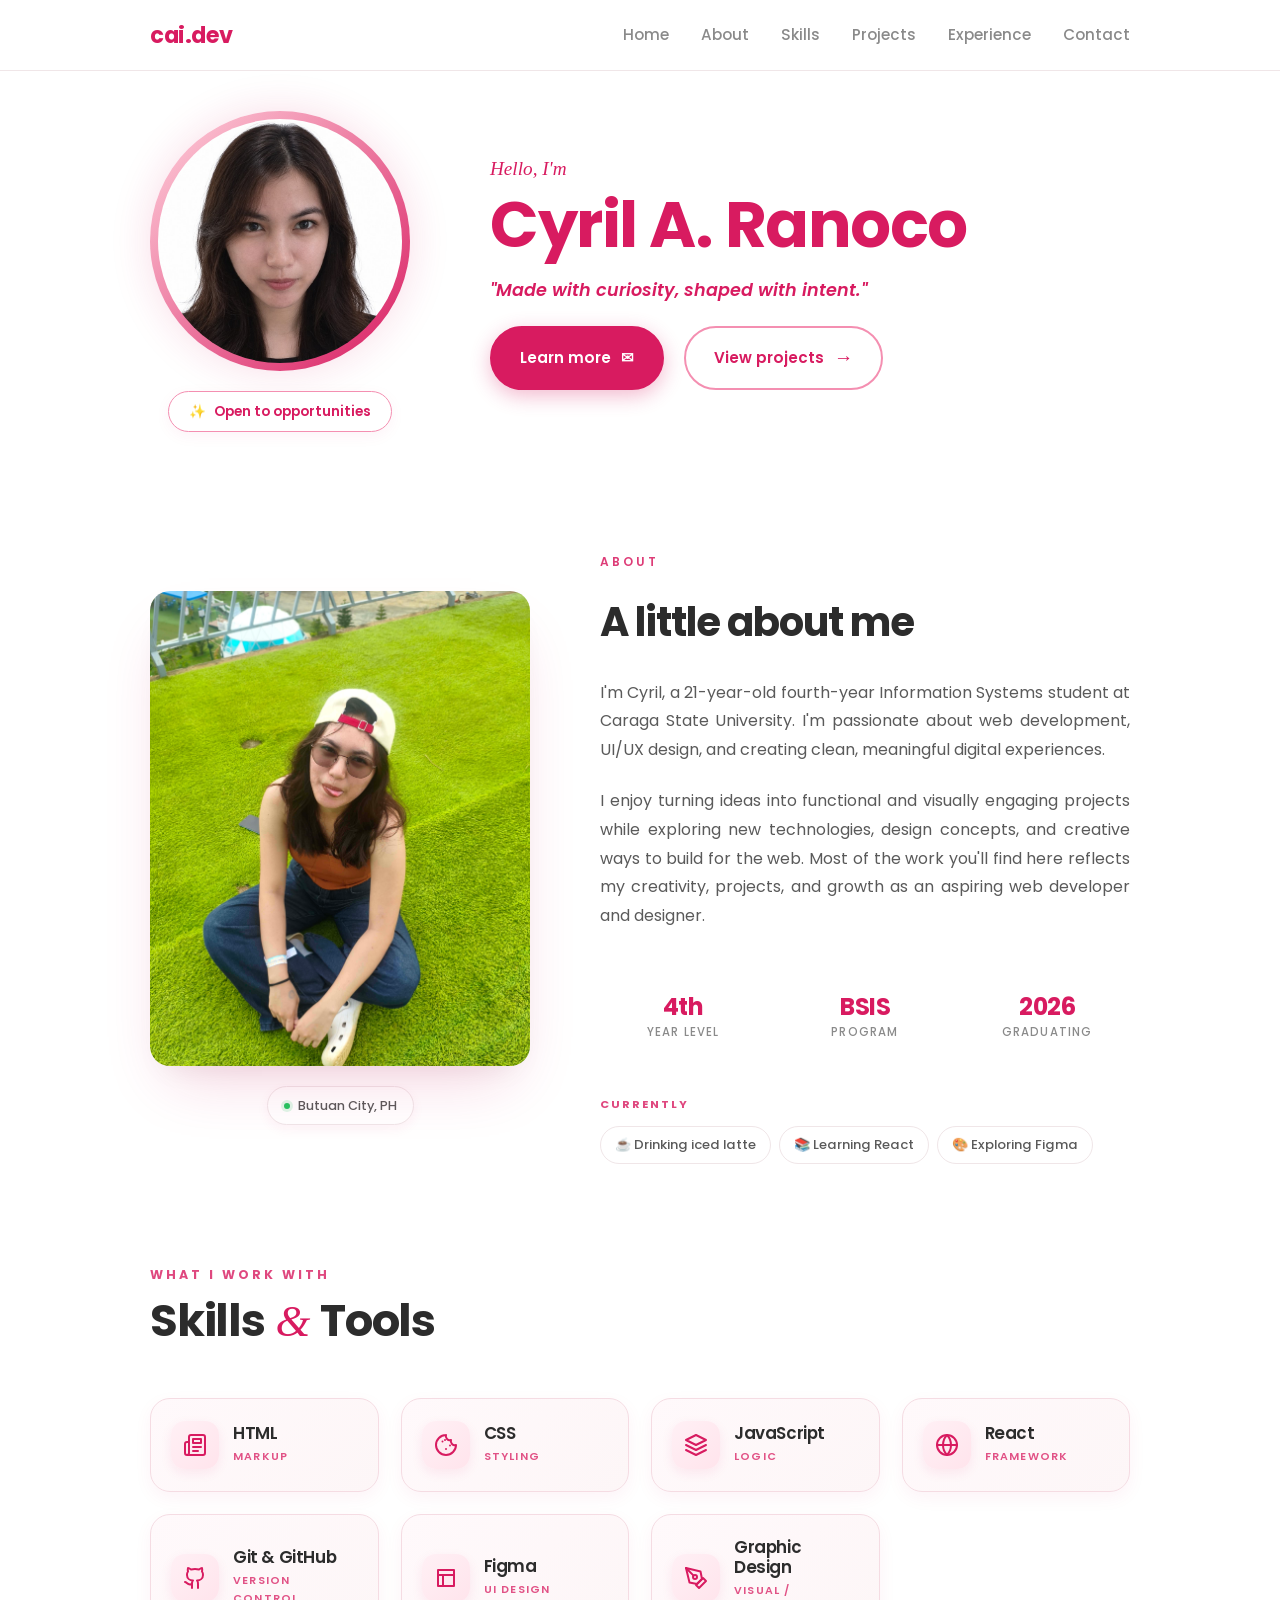
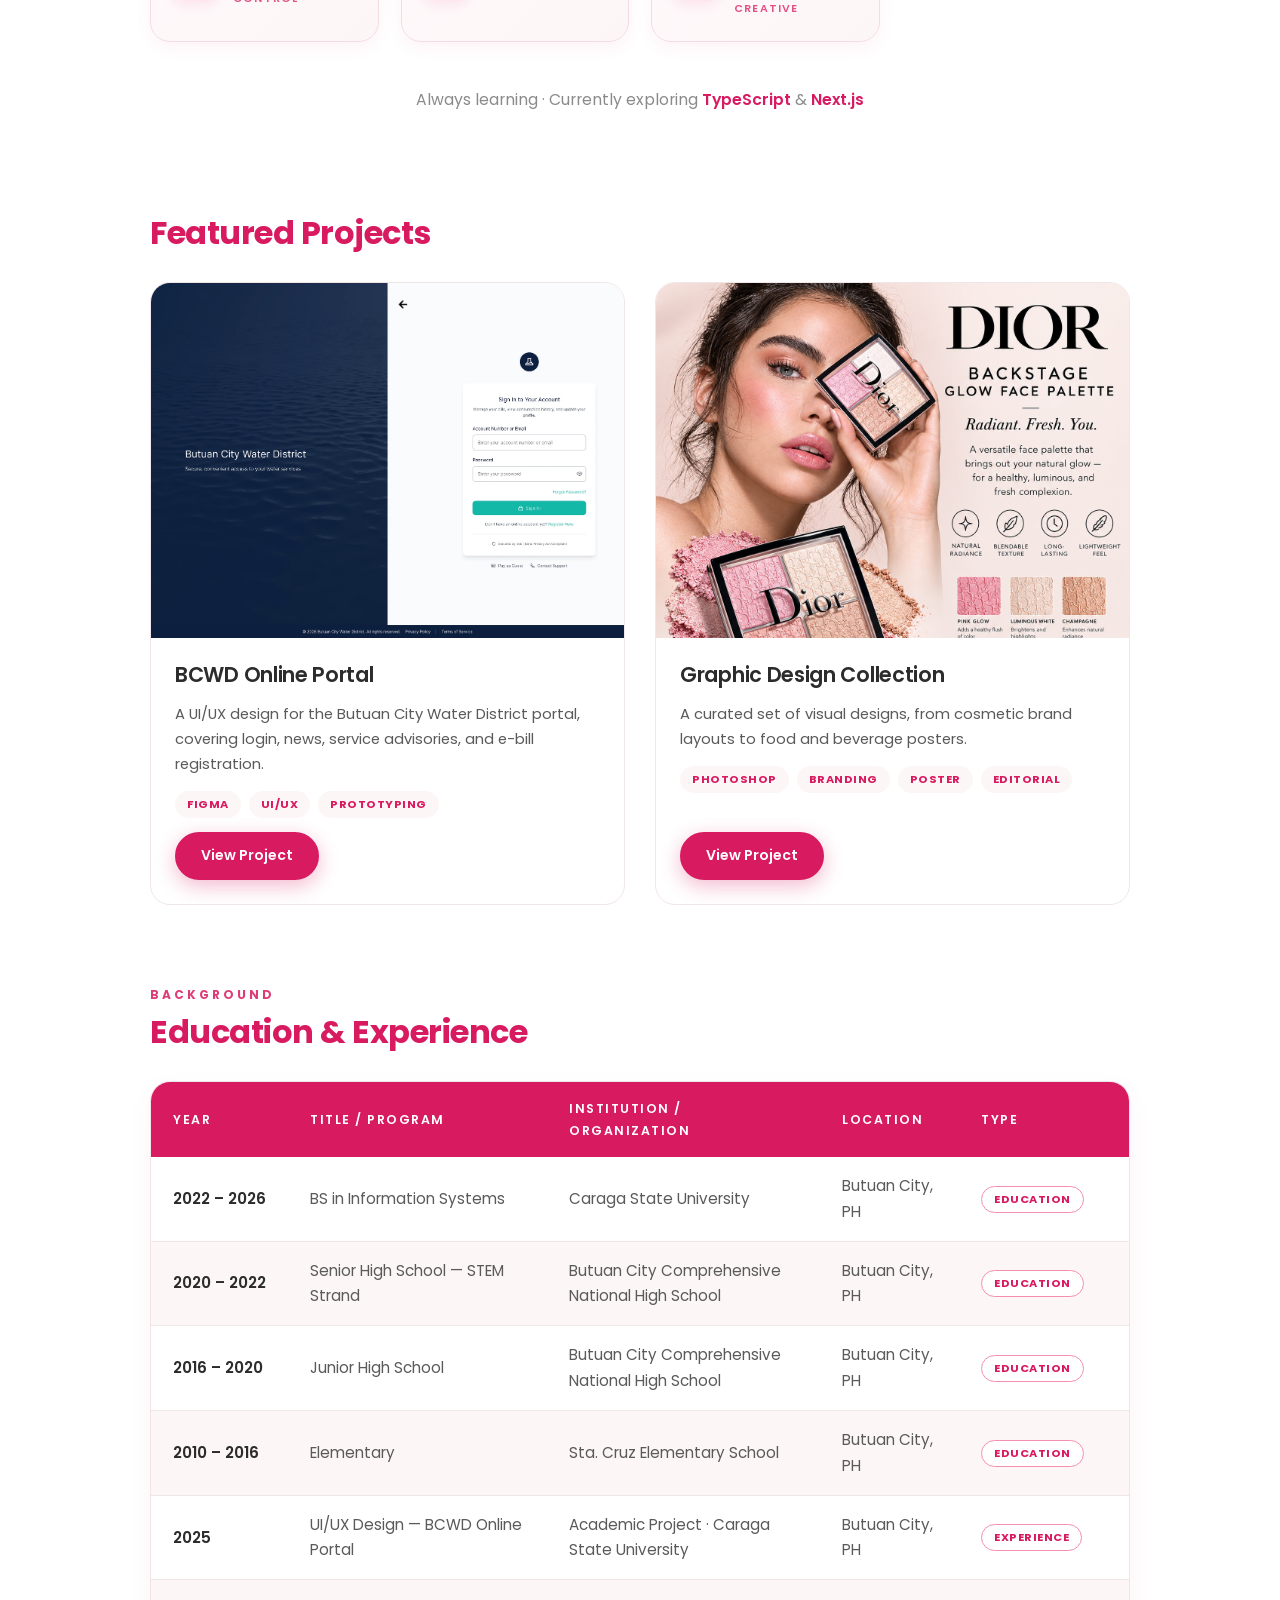
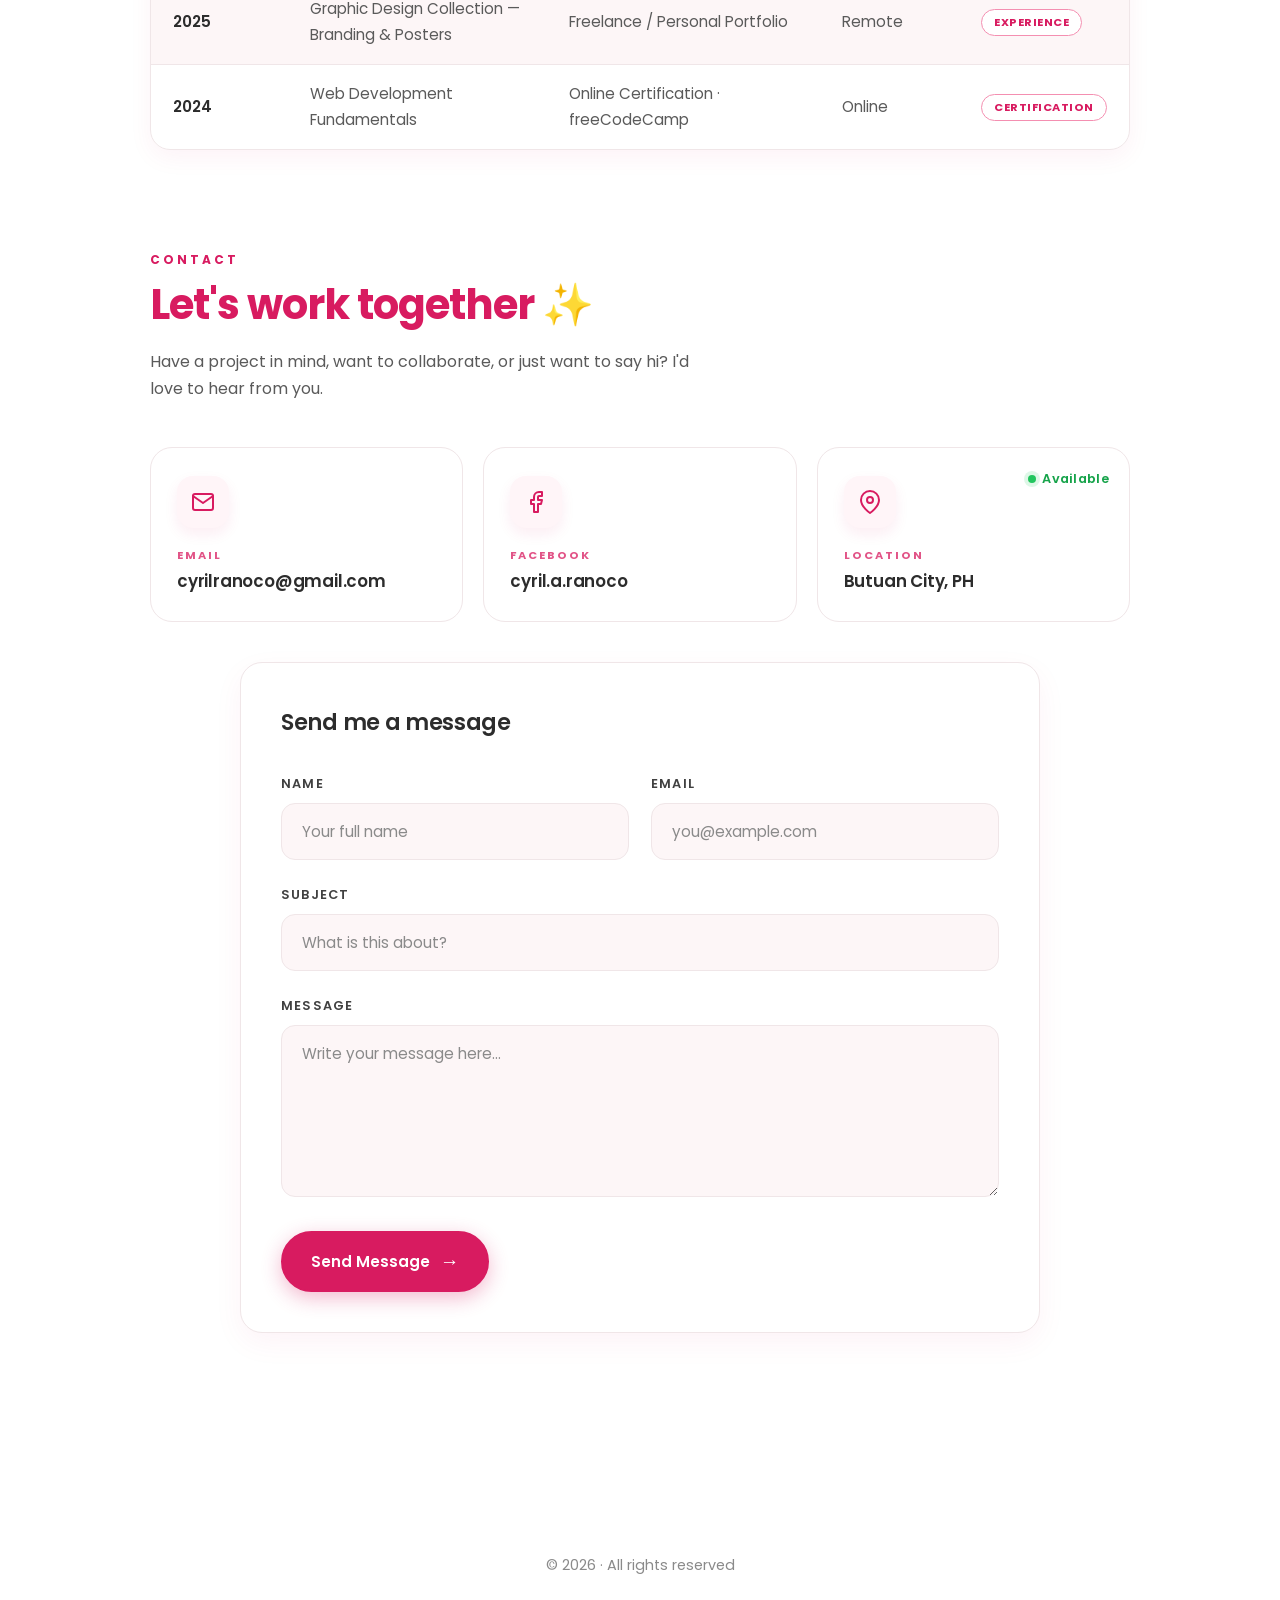
==== commit 85f2a45d: "finalized the code" ====
--- a/index.html
+++ b/index.html
@@ -4,1345 +4,7 @@
     <meta charset="UTF-8">
     <meta name="viewport" content="width=device-width, initial-scale=1.0">
     <title>Cyril A. Ranoco | Portfolio</title>
-    <style>
-        /* --- Typography Import --- */
-        @import url('https://fonts.googleapis.com/css2?family=Poppins:wght@300;400;500;600;700&display=swap');
-
-        /* --- Theme Variables --- */
-        :root {
-            --bg-color: #FFFFFF;
-            --card-bg: #FDF6F7;
-            --white: #FFFFFF;
-
-            --primary-pink: #D81B60;
-            --accent-pink: #F48FB1;
-            --glow-pink: rgba(216, 27, 96, 0.15);
-
-            --text-dark: #2C2C2C;
-            --text-body: #5A5A5A;
-            --text-muted: #8A8A8A;
-
-            --border-soft: #F0E6E8;
-            --font-primary: 'Poppins', sans-serif;
-        }
-
-        /* --- Global Reset --- */
-        * {
-            margin: 0;
-            padding: 0;
-            box-sizing: border-box;
-        }
-
-        html {
-            scroll-behavior: smooth;
-        }
-
-        body {
-            background-color: var(--bg-color);
-            font-family: var(--font-primary);
-            color: var(--text-body);
-            line-height: 1.7;
-            -webkit-font-smoothing: antialiased;
-        }
-
-        img {
-            max-width: 100%;
-        }
-
-        /* Keeps section headings from hiding under the sticky navbar */
-        section[id] {
-            scroll-margin-top: 90px;
-        }
-
-        .visually-hidden {
-            position: absolute;
-            width: 1px;
-            height: 1px;
-            overflow: hidden;
-            clip: rect(0 0 0 0);
-            white-space: nowrap;
-        }
-
-        /* =============================================
-           NAVIGATION BAR (sticky)
-           ============================================= */
-        .navbar {
-            position: sticky;
-            top: 0;
-            z-index: 100;
-            display: flex;
-            justify-content: space-between;
-            align-items: center;
-            padding: 16px max(60px, calc((100vw - 1100px) / 2 + 60px));
-            background-color: rgba(255, 255, 255, 0.92);
-            backdrop-filter: blur(8px);
-            -webkit-backdrop-filter: blur(8px);
-            border-bottom: 1px solid var(--border-soft);
-        }
-
-        .logo {
-            font-size: 1.4rem;
-            font-weight: 700;
-            color: var(--primary-pink);
-            letter-spacing: -0.5px;
-            text-decoration: none;
-        }
-
-        .nav-links {
-            list-style: none;
-            display: flex;
-            flex-wrap: wrap;
-            gap: 8px 32px;
-        }
-
-        .nav-links a {
-            position: relative;
-            text-decoration: none;
-            color: var(--text-muted);
-            font-size: 0.95rem;
-            font-weight: 500;
-            padding: 4px 0;
-            transition: color 0.3s ease;
-        }
-
-        .nav-links a::after {
-            content: "";
-            position: absolute;
-            left: 0;
-            bottom: 0;
-            width: 0;
-            height: 2px;
-            background-color: var(--primary-pink);
-            transition: width 0.3s ease;
-        }
-
-        .nav-links a:hover {
-            color: var(--primary-pink);
-        }
-
-        .nav-links a:hover::after {
-            width: 100%;
-        }
-
-        /* --- Main Container --- */
-        .main-container {
-            max-width: 1100px;
-            margin: 0 auto;
-            padding: 40px 60px 80px 60px;
-        }
-
-        /* --- Shared section headings --- */
-        .section-title {
-            font-size: 2rem;
-            font-weight: 700;
-            color: var(--primary-pink);
-            letter-spacing: -0.5px;
-            line-height: 1.2;
-        }
-
-        /* =============================================
-           HERO SECTION
-           ============================================= */
-        .hero-section {
-            display: flex;
-            align-items: center;
-            gap: 80px;
-            margin-bottom: 100px;
-        }
-
-        .hero-image-wrapper {
-            display: flex;
-            flex-direction: column;
-            align-items: center;
-            gap: 20px;
-        }
-
-        .photo-glow {
-            width: 260px;
-            height: 260px;
-            border-radius: 50%;
-            padding: 8px;
-            background: linear-gradient(135deg, #FFD1DC, var(--primary-pink));
-            box-shadow: 0 0 40px var(--glow-pink);
-            display: flex;
-            justify-content: center;
-            align-items: center;
-        }
-
-        .profile-photo {
-            width: 100%;
-            height: 100%;
-            object-fit: cover;
-            border-radius: 50%;
-            background-color: #fff;
-        }
-
-        .availability-badge {
-            background-color: var(--bg-color);
-            color: var(--primary-pink);
-            padding: 8px 20px;
-            border-radius: 50px;
-            font-size: 0.85rem;
-            font-weight: 600;
-            border: 1px solid var(--accent-pink);
-            box-shadow: 0 4px 15px rgba(216, 27, 96, 0.05);
-            display: inline-flex;
-            align-items: center;
-            gap: 8px;
-        }
-
-        .hero-text {
-            flex: 1;
-        }
-
-        .greeting {
-            font-family: 'Georgia', serif;
-            font-style: italic;
-            color: var(--primary-pink);
-            font-size: 1.2rem;
-            margin-bottom: 5px;
-        }
-
-        .full-name {
-            font-size: 4rem;
-            font-weight: 700;
-            color: var(--primary-pink);
-            line-height: 1.1;
-            letter-spacing: -1.5px;
-            margin-bottom: 15px;
-        }
-
-        .tagline {
-            font-size: 1.1rem;
-            font-weight: 600;
-            font-style: italic;
-            color: var(--primary-pink);
-            margin-bottom: 20px;
-        }
-
-        /* --- Buttons --- */
-        .cta-group {
-            display: flex;
-            flex-wrap: wrap;
-            gap: 20px;
-        }
-
-        .btn {
-            display: inline-flex;
-            align-items: center;
-            justify-content: center;
-            gap: 10px;
-            padding: 14px 28px;
-            border-radius: 50px;
-            font-family: var(--font-primary);
-            font-size: 0.95rem;
-            font-weight: 600;
-            text-decoration: none;
-            cursor: pointer;
-            transition: all 0.3s ease;
-        }
-
-        .btn-primary {
-            background-color: var(--primary-pink);
-            color: #FFFFFF;
-            border: 2px solid var(--primary-pink);
-            box-shadow: 0 6px 20px rgba(216, 27, 96, 0.3);
-        }
-
-        .btn-primary:hover {
-            background-color: #C2185B;
-            border-color: #C2185B;
-            transform: translateY(-2px);
-            box-shadow: 0 8px 25px rgba(216, 27, 96, 0.4);
-        }
-
-        .btn-secondary {
-            background-color: transparent;
-            color: var(--primary-pink);
-            border: 2px solid var(--accent-pink);
-        }
-
-        .btn-secondary:hover {
-            border-color: var(--primary-pink);
-            background-color: #FFF0F5;
-            transform: translateY(-2px);
-        }
-
-        .arrow {
-            font-size: 1.2rem;
-            transition: transform 0.3s ease;
-        }
-
-        .btn-secondary:hover .arrow,
-        .btn-primary:hover .arrow {
-            transform: translateX(4px);
-        }
-
-        /* =============================================
-           ABOUT SECTION
-           ============================================= */
-        .about-section {
-            margin-bottom: 80px;
-            padding: 20px 0;
-        }
-
-        .about-container {
-            display: grid;
-            grid-template-columns: 380px 1fr;
-            gap: 70px;
-            align-items: center;
-        }
-
-        .about-photo-col {
-            display: flex;
-            flex-direction: column;
-            align-items: center;
-            gap: 20px;
-        }
-
-        .about-photo-card {
-            position: relative;
-            width: 100%;
-            aspect-ratio: 4 / 5;
-            border-radius: 20px;
-            overflow: hidden;
-            box-shadow:
-                0 30px 60px -20px rgba(216, 27, 96, 0.20),
-                0 15px 30px -15px rgba(0, 0, 0, 0.08);
-            transition: transform 0.5s cubic-bezier(0.2, 0.8, 0.2, 1),
-                        box-shadow 0.5s ease;
-        }
-
-        .about-photo-card:hover {
-            transform: translateY(-6px);
-            box-shadow:
-                0 40px 70px -25px rgba(216, 27, 96, 0.28),
-                0 20px 40px -15px rgba(0, 0, 0, 0.1);
-        }
-
-        .about-photo-img {
-            width: 100%;
-            height: 100%;
-            object-fit: cover;
-            object-position: center;
-            display: block;
-            transition: transform 0.7s cubic-bezier(0.2, 0.8, 0.2, 1);
-        }
-
-        .about-photo-card:hover .about-photo-img {
-            transform: scale(1.03);
-        }
-
-        .about-photo-tag {
-            display: inline-flex;
-            align-items: center;
-            gap: 8px;
-            padding: 8px 16px;
-            background: #FFFFFF;
-            border: 1px solid var(--border-soft);
-            border-radius: 50px;
-            font-size: 0.8rem;
-            font-weight: 500;
-            color: var(--text-body);
-            box-shadow: 0 4px 12px rgba(216, 27, 96, 0.06);
-        }
-
-        .tag-dot {
-            width: 6px;
-            height: 6px;
-            border-radius: 50%;
-            background: #22C55E;
-            box-shadow: 0 0 0 3px rgba(34, 197, 94, 0.15);
-        }
-
-        .about-content-col {
-            display: flex;
-            flex-direction: column;
-            gap: 22px;
-        }
-
-        .about-eyebrow {
-            font-size: 0.75rem;
-            font-weight: 600;
-            text-transform: uppercase;
-            letter-spacing: 3px;
-            color: var(--primary-pink);
-            opacity: 0.85;
-            margin-bottom: 4px;
-        }
-
-        .about-heading {
-            font-size: 2.5rem;
-            font-weight: 700;
-            color: var(--text-dark);
-            letter-spacing: -1px;
-            line-height: 1.15;
-            margin-bottom: 12px;
-        }
-
-        .about-para {
-            font-size: 1rem;
-            line-height: 1.8;
-            color: var(--text-body);
-            font-weight: 400;
-            text-align: justify;
-            text-justify: inter-word;
-            hyphens: auto;
-            max-width: 580px;
-        }
-
-        .about-stats {
-            display: grid;
-            grid-template-columns: repeat(3, 1fr);
-            gap: 16px;
-            margin-top: 20px;
-            padding: 22px 0;
-        }
-
-        .stat-item {
-            display: flex;
-            flex-direction: column;
-            gap: 4px;
-            align-items: center;
-        }
-
-        .stat-value {
-            font-size: 1.5rem;
-            font-weight: 700;
-            color: var(--primary-pink);
-            letter-spacing: -0.5px;
-            line-height: 1;
-        }
-
-        .stat-label {
-            font-size: 0.72rem;
-            font-weight: 500;
-            text-transform: uppercase;
-            letter-spacing: 1.2px;
-            color: var(--text-muted);
-            text-align: center;
-        }
-
-        .about-now {
-            display: flex;
-            flex-direction: column;
-            gap: 12px;
-            margin-top: 8px;
-        }
-
-        .now-label {
-            font-size: 0.7rem;
-            font-weight: 700;
-            text-transform: uppercase;
-            letter-spacing: 2px;
-            color: var(--primary-pink);
-            opacity: 0.8;
-        }
-
-        .now-pills {
-            display: flex;
-            flex-wrap: wrap;
-            gap: 8px;
-        }
-
-        .now-pill {
-            display: inline-flex;
-            align-items: center;
-            gap: 6px;
-            padding: 7px 14px;
-            background: #FFFFFF;
-            border: 1px solid var(--border-soft);
-            border-radius: 50px;
-            font-size: 0.82rem;
-            font-weight: 500;
-            color: var(--text-body);
-            transition: all 0.25s ease;
-        }
-
-        .now-pill:hover {
-            background: #FFF5F8;
-            border-color: var(--accent-pink);
-            color: var(--primary-pink);
-            transform: translateY(-2px);
-        }
-
-        /* =============================================
-           SKILLS SECTION
-           ============================================= */
-        .skills-section {
-            margin-bottom: 100px;
-        }
-
-        .skills-header {
-            margin-bottom: 50px;
-        }
-
-        .skills-eyebrow {
-            font-size: 0.78rem;
-            font-weight: 700;
-            text-transform: uppercase;
-            letter-spacing: 3px;
-            color: var(--primary-pink);
-            opacity: 0.8;
-            margin-bottom: 10px;
-        }
-
-        .skills-heading {
-            font-size: 2.8rem;
-            font-weight: 700;
-            color: var(--text-dark);
-            letter-spacing: -1.2px;
-            line-height: 1.15;
-        }
-
-        .skills-accent {
-            color: var(--primary-pink);
-            font-family: 'Georgia', serif;
-            font-style: italic;
-            font-weight: 500;
-            padding: 0 2px;
-        }
-
-        .skills-simple-grid {
-            display: grid;
-            grid-template-columns: repeat(4, 1fr);
-            gap: 22px;
-            margin-bottom: 45px;
-        }
-
-        .skill-simple-item {
-            display: flex;
-            align-items: center;
-            gap: 14px;
-            padding: 22px 20px;
-            background: linear-gradient(135deg, #FFF9FB 0%, #FDF6F7 100%);
-            border: 1px solid #F5DCE3;
-            border-radius: 20px;
-            box-shadow: 0 6px 18px rgba(216, 27, 96, 0.05);
-            transition: border-color 0.3s ease, transform 0.3s ease;
-        }
-
-        .skill-simple-item:hover {
-            border-color: var(--accent-pink);
-            transform: translateY(-3px);
-        }
-
-        .skill-simple-icon {
-            width: 48px;
-            height: 48px;
-            border-radius: 14px;
-            background: linear-gradient(135deg, #FFF0F5 0%, #FFE4EC 100%);
-            color: var(--primary-pink);
-            display: flex;
-            justify-content: center;
-            align-items: center;
-            flex-shrink: 0;
-            box-shadow: 0 4px 12px rgba(216, 27, 96, 0.08);
-        }
-
-        .skill-simple-text {
-            display: flex;
-            flex-direction: column;
-            gap: 5px;
-            min-width: 0;
-        }
-
-        .skill-simple-name {
-            font-size: 1.05rem;
-            font-weight: 600;
-            color: var(--text-dark);
-            letter-spacing: -0.4px;
-            line-height: 1.2;
-        }
-
-        .skill-simple-cat {
-            font-size: 0.68rem;
-            font-weight: 600;
-            text-transform: uppercase;
-            letter-spacing: 1.2px;
-            color: var(--primary-pink);
-            opacity: 0.75;
-        }
-
-        .skills-footer {
-            font-size: 0.98rem;
-            color: var(--text-muted);
-            text-align: center;
-            margin-top: 14px;
-            font-weight: 400;
-        }
-
-        .skills-footer span {
-            color: var(--primary-pink);
-            font-weight: 600;
-        }
-
-        /* =============================================
-           FEATURED PROJECTS — reusable cards (Flexbox)
-           ============================================= */
-        .projects-section {
-            margin-bottom: 80px;
-        }
-
-        .project-cards {
-            display: flex;
-            flex-wrap: wrap;
-            gap: 30px;
-            margin-top: 30px;
-        }
-
-        .project-card {
-            flex: 1 1 340px;
-            display: flex;
-            flex-direction: column;
-            background-color: #FFFFFF;
-            border: 1px solid var(--border-soft);
-            border-radius: 20px;
-            overflow: hidden;
-            transition: transform 0.4s ease, box-shadow 0.4s ease, border-color 0.4s ease;
-        }
-
-        .project-card:hover {
-            transform: translateY(-6px);
-            box-shadow: 0 20px 40px rgba(216, 27, 96, 0.10);
-            border-color: var(--accent-pink);
-        }
-
-        .project-card-img {
-            width: 100%;
-            aspect-ratio: 4 / 3;
-            object-fit: cover;
-            object-position: top center;
-            display: block;
-            background-color: var(--card-bg);
-        }
-
-        .project-card-body {
-            flex: 1;
-            display: flex;
-            flex-direction: column;
-            gap: 14px;
-            padding: 24px;
-        }
-
-        .project-card-title {
-            font-size: 1.3rem;
-            font-weight: 600;
-            color: var(--text-dark);
-            line-height: 1.25;
-            letter-spacing: -0.3px;
-        }
-
-        .project-card-desc {
-            font-size: 0.92rem;
-            line-height: 1.7;
-            color: var(--text-body);
-        }
-
-        .project-card-tech {
-            list-style: none;
-            display: flex;
-            flex-wrap: wrap;
-            gap: 8px;
-        }
-
-        .project-card-tech li {
-            background-color: var(--card-bg);
-            color: var(--primary-pink);
-            font-size: 0.7rem;
-            font-weight: 700;
-            text-transform: uppercase;
-            letter-spacing: 0.5px;
-            padding: 4px 12px;
-            border-radius: 50px;
-        }
-
-        .project-card-btn {
-            margin-top: auto;
-            align-self: flex-start;
-            padding: 10px 24px;
-            font-size: 0.88rem;
-        }
-
-        /* =============================================
-           GALLERY CONTENT (used inside the project modals)
-           ============================================= */
-        .gallery-header {
-            margin-bottom: 35px;
-        }
-
-        .gallery-eyebrow {
-            font-size: 0.72rem;
-            font-weight: 700;
-            text-transform: uppercase;
-            letter-spacing: 3px;
-            color: var(--primary-pink);
-            opacity: 0.8;
-            margin-bottom: 8px;
-        }
-
-        .gallery-title {
-            font-size: 2.2rem;
-            font-weight: 700;
-            color: var(--text-dark);
-            letter-spacing: -1px;
-            line-height: 1.15;
-            margin-bottom: 10px;
-        }
-
-        .gallery-subtitle {
-            font-size: 1rem;
-            color: var(--text-body);
-            max-width: 560px;
-            line-height: 1.7;
-        }
-
-        .gallery-grid {
-            display: grid;
-            grid-template-columns: repeat(4, 1fr);
-            gap: 25px;
-            margin-bottom: 30px;
-        }
-
-        .gallery-item {
-            text-decoration: none;
-            color: inherit;
-            display: flex;
-            flex-direction: column;
-            gap: 12px;
-        }
-
-        .gallery-item img {
-            width: 100%;
-            aspect-ratio: 4 / 3;
-            object-fit: cover;
-            object-position: center;
-            border-radius: 16px;
-            box-shadow: 0 8px 25px rgba(0, 0, 0, 0.06);
-            transition: box-shadow 0.3s ease, transform 0.3s ease;
-            cursor: zoom-in;
-            background-color: var(--bg-color);
-            display: block;
-        }
-
-        .gallery-item:hover img {
-            box-shadow: 0 15px 40px rgba(216, 27, 96, 0.18);
-            transform: scale(1.02);
-        }
-
-        .gallery-caption {
-            font-size: 0.8rem;
-            font-weight: 700;
-            color: var(--text-dark);
-            text-transform: uppercase;
-            letter-spacing: 1px;
-            margin-top: 4px;
-            text-align: center;
-        }
-
-        .gallery-tags {
-            display: flex;
-            flex-wrap: wrap;
-            gap: 8px;
-            padding-top: 20px;
-            border-top: 1px solid var(--border-soft);
-            justify-content: center;
-        }
-
-        .gallery-tags span {
-            background-color: var(--card-bg);
-            color: var(--primary-pink);
-            font-size: 0.7rem;
-            font-weight: 700;
-            text-transform: uppercase;
-            letter-spacing: 0.5px;
-            padding: 4px 12px;
-            border-radius: 50px;
-        }
-
-        /* =============================================
-           PROJECT MODAL (opens with :target, no JS)
-           ============================================= */
-        .modal {
-            display: none;
-            position: fixed;
-            inset: 0;
-            z-index: 200;
-            overflow-y: auto;
-            padding: 40px 20px;
-        }
-
-        .modal:target {
-            display: flex;
-            animation: modalFade 0.3s ease;
-        }
-
-        .modal-backdrop {
-            position: fixed;
-            inset: 0;
-            background-color: rgba(44, 44, 44, 0.6);
-            backdrop-filter: blur(4px);
-            -webkit-backdrop-filter: blur(4px);
-            cursor: zoom-out;
-        }
-
-        .modal-content {
-            position: relative;
-            width: 100%;
-            max-width: 1000px;
-            margin: auto;
-            background-color: #FFFFFF;
-            border-radius: 24px;
-            padding: 50px 40px 40px;
-            box-shadow: 0 30px 80px rgba(0, 0, 0, 0.25);
-        }
-
-        .modal-close {
-            position: absolute;
-            top: 18px;
-            right: 18px;
-            width: 40px;
-            height: 40px;
-            display: flex;
-            justify-content: center;
-            align-items: center;
-            border-radius: 50%;
-            background-color: var(--card-bg);
-            color: var(--primary-pink);
-            font-size: 1rem;
-            font-weight: 700;
-            text-decoration: none;
-            transition: background-color 0.3s ease, color 0.3s ease, transform 0.3s ease;
-        }
-
-        .modal-close:hover {
-            background-color: var(--primary-pink);
-            color: #FFFFFF;
-            transform: rotate(90deg);
-        }
-
-        @keyframes modalFade {
-            from { opacity: 0; transform: translateY(10px); }
-            to   { opacity: 1; transform: translateY(0); }
-        }
-
-        /* =============================================
-           EDUCATION & EXPERIENCE TABLE
-           ============================================= */
-        .experience-section {
-            margin-bottom: 80px;
-        }
-
-        .experience-eyebrow {
-            font-size: 0.75rem;
-            font-weight: 700;
-            text-transform: uppercase;
-            letter-spacing: 3px;
-            color: var(--primary-pink);
-            opacity: 0.85;
-            margin-bottom: 8px;
-        }
-
-        .table-wrapper {
-            margin-top: 30px;
-            overflow-x: auto;
-            border: 1px solid var(--border-soft);
-            border-radius: 20px;
-            box-shadow: 0 8px 25px rgba(216, 27, 96, 0.05);
-            -webkit-overflow-scrolling: touch;
-        }
-
-        .experience-table {
-            width: 100%;
-            min-width: 600px;
-            border-collapse: collapse;
-            text-align: left;
-        }
-
-        .experience-table th {
-            background-color: var(--primary-pink);
-            color: #FFFFFF;
-            font-size: 0.78rem;
-            font-weight: 600;
-            text-transform: uppercase;
-            letter-spacing: 1.5px;
-            padding: 16px 22px;
-        }
-
-        .experience-table td {
-            padding: 16px 22px;
-            font-size: 0.95rem;
-            color: var(--text-body);
-            border-bottom: 1px solid var(--border-soft);
-            vertical-align: middle;
-        }
-
-        .experience-table td:first-child {
-            font-weight: 600;
-            color: var(--text-dark);
-            white-space: nowrap;
-        }
-
-        .experience-table tbody tr:nth-child(even) {
-            background-color: var(--card-bg);
-        }
-
-        .experience-table tbody tr {
-            transition: background-color 0.25s ease;
-        }
-
-        .experience-table tbody tr:hover {
-            background-color: #FFF0F5;
-        }
-
-        .experience-table tbody tr:last-child td {
-            border-bottom: none;
-        }
-
-        .type-badge {
-            display: inline-block;
-            background-color: #FFFFFF;
-            border: 1px solid var(--accent-pink);
-            color: var(--primary-pink);
-            font-size: 0.7rem;
-            font-weight: 700;
-            text-transform: uppercase;
-            letter-spacing: 0.5px;
-            padding: 3px 12px;
-            border-radius: 50px;
-        }
-
-        /* =============================================
-           CONTACT SECTION
-           ============================================= */
-        .contact-section {
-            position: relative;
-            margin-bottom: 80px;
-            padding: 20px 0;
-        }
-
-        .contact-header {
-            position: relative;
-            z-index: 1;
-            margin-bottom: 45px;
-        }
-
-        .contact-eyebrow {
-            font-size: 0.75rem;
-            font-weight: 700;
-            text-transform: uppercase;
-            letter-spacing: 3px;
-            color: var(--primary-pink);
-            margin-bottom: 10px;
-        }
-
-        .contact-title {
-            font-size: 2.6rem;
-            letter-spacing: -1px;
-            margin-bottom: 14px;
-        }
-
-        .contact-intro {
-            font-size: 1rem;
-            color: var(--text-body);
-            max-width: 540px;
-            line-height: 1.7;
-            margin-top: 18px;
-        }
-
-        .contact-grid {
-            position: relative;
-            z-index: 1;
-            display: grid;
-            grid-template-columns: repeat(3, 1fr);
-            gap: 20px;
-            margin-bottom: 40px;
-        }
-
-        .contact-card {
-            position: relative;
-            background-color: #FFFFFF;
-            border-radius: 22px;
-            padding: 28px 26px;
-            display: flex;
-            flex-direction: column;
-            gap: 18px;
-            border: 1px solid var(--border-soft);
-            transition: transform 0.4s ease, box-shadow 0.4s ease, border-color 0.4s ease;
-        }
-
-        .contact-card:hover {
-            transform: translateY(-6px);
-            box-shadow: 0 20px 40px rgba(216, 27, 96, 0.10);
-            border-color: var(--accent-pink);
-        }
-
-        .contact-icon {
-            width: 52px;
-            height: 52px;
-            border-radius: 16px;
-            background-color: #FFF5F8;
-            color: var(--primary-pink);
-            display: flex;
-            justify-content: center;
-            align-items: center;
-            box-shadow: 0 6px 14px rgba(216, 27, 96, 0.08);
-        }
-
-        .contact-card-body {
-            flex: 1;
-        }
-
-        .contact-label {
-            font-size: 0.7rem;
-            font-weight: 700;
-            text-transform: uppercase;
-            letter-spacing: 2px;
-            color: var(--primary-pink);
-            margin-bottom: 6px;
-            opacity: 0.75;
-        }
-
-        .contact-value {
-            font-size: 1.05rem;
-            font-weight: 600;
-            color: var(--text-dark);
-            line-height: 1.3;
-            word-break: break-word;
-            letter-spacing: -0.2px;
-        }
-
-        .contact-actions {
-            position: absolute;
-            top: 20px;
-            right: 20px;
-            display: flex;
-            align-items: center;
-            gap: 6px;
-        }
-
-        .status-dot {
-            width: 8px;
-            height: 8px;
-            border-radius: 50%;
-            background-color: #22C55E;
-            box-shadow: 0 0 0 4px rgba(34, 197, 94, 0.15);
-            flex-shrink: 0;
-        }
-
-        .status-text {
-            font-size: 0.8rem;
-            font-weight: 600;
-            color: #16A34A;
-            letter-spacing: 0.3px;
-        }
-
-        /* --- Contact Form --- */
-        .contact-form {
-            position: relative;
-            z-index: 1;
-            display: flex;
-            flex-direction: column;
-            gap: 22px;
-            background-color: #FFFFFF;
-            border: 1px solid var(--border-soft);
-            border-radius: 22px;
-            padding: 36px;
-            box-shadow: 0 10px 30px rgba(216, 27, 96, 0.05);
-        }
-
-        .form-title {
-            font-size: 1.4rem;
-            font-weight: 600;
-            color: var(--text-dark);
-            letter-spacing: -0.3px;
-        }
-
-        .form-row {
-            display: flex;
-            flex-wrap: wrap;
-            gap: 22px;
-        }
-
-        .form-row .form-group {
-            flex: 1 1 240px;
-        }
-
-        .form-group {
-            display: flex;
-            flex-direction: column;
-            gap: 8px;
-        }
-
-        .form-group label {
-            font-size: 0.75rem;
-            font-weight: 700;
-            text-transform: uppercase;
-            letter-spacing: 1.5px;
-            color: var(--primary-pink);
-        }
-
-        .form-group input,
-        .form-group textarea {
-            width: 100%;
-            font-family: var(--font-primary);
-            font-size: 0.95rem;
-            color: var(--text-dark);
-            background-color: var(--card-bg);
-            border: 1px solid var(--border-soft);
-            border-radius: 14px;
-            padding: 14px 18px;
-            outline: none;
-            transition: border-color 0.3s ease, box-shadow 0.3s ease, background-color 0.3s ease;
-        }
-
-        .form-group textarea {
-            resize: vertical;
-            min-height: 140px;
-        }
-
-        .form-group input::placeholder,
-        .form-group textarea::placeholder {
-            color: var(--text-muted);
-        }
-
-        .form-group input:hover,
-        .form-group textarea:hover {
-            border-color: var(--accent-pink);
-        }
-
-        .form-group input:focus,
-        .form-group textarea:focus {
-            background-color: #FFFFFF;
-            border-color: var(--primary-pink);
-            box-shadow: 0 0 0 4px var(--glow-pink);
-        }
-
-        .form-btn {
-            align-self: flex-start;
-        }
-
-        /* --- Footer --- */
-        .footer {
-            text-align: center;
-            padding: 40px 20px;
-            width: 100%;
-            display: flex;
-            justify-content: center;
-            align-items: center;
-        }
-
-        .footer p {
-            font-size: 0.9rem;
-            color: var(--text-muted);
-            text-align: center;
-            margin: 0 auto;
-            width: 100%;
-        }
-
-        /* =============================================
-           RESPONSIVE — Tablet (≤ 900px)
-           ============================================= */
-        @media (max-width: 900px) {
-            section[id] {
-                scroll-margin-top: 120px;
-            }
-
-            .navbar {
-                flex-direction: column;
-                gap: 8px;
-                padding: 12px 20px;
-            }
-
-            .nav-links {
-                justify-content: center;
-                gap: 4px 20px;
-            }
-
-            .nav-links a {
-                font-size: 0.88rem;
-            }
-
-            .main-container {
-                padding: 20px 20px 60px 20px;
-            }
-
-            .hero-section {
-                flex-direction: column;
-                text-align: center;
-                gap: 40px;
-                margin-bottom: 60px;
-            }
-
-            .cta-group {
-                justify-content: center;
-            }
-
-            .full-name {
-                font-size: 3rem;
-            }
-
-            .about-section {
-                margin-bottom: 60px;
-                padding: 0;
-            }
-
-            .about-container {
-                grid-template-columns: 1fr;
-                gap: 40px;
-            }
-
-            .about-photo-col {
-                max-width: 300px;
-                margin: 0 auto;
-            }
-
-            .about-heading {
-                font-size: 2rem;
-            }
-
-            .about-para {
-                font-size: 0.95rem;
-                text-align: left;
-                max-width: 100%;
-            }
-
-            .about-stats {
-                gap: 12px;
-                padding: 18px 0;
-            }
-
-            .stat-value {
-                font-size: 1.25rem;
-            }
-
-            .stat-label {
-                font-size: 0.65rem;
-            }
-
-            .now-pill {
-                font-size: 0.78rem;
-                padding: 6px 12px;
-            }
-
-            .skills-heading {
-                font-size: 2.2rem;
-            }
-
-            .skills-simple-grid {
-                grid-template-columns: repeat(2, 1fr);
-                gap: 18px;
-            }
-
-            .section-title {
-                font-size: 1.8rem;
-            }
-
-            .gallery-title {
-                font-size: 1.8rem;
-            }
-
-            .gallery-grid {
-                grid-template-columns: repeat(2, 1fr);
-                gap: 20px;
-            }
-
-            .contact-title {
-                font-size: 2rem;
-            }
-
-            .contact-grid {
-                grid-template-columns: 1fr;
-                gap: 15px;
-            }
-
-            .contact-card {
-                padding: 22px;
-            }
-
-            .contact-form {
-                padding: 28px 24px;
-            }
-        }
-
-        /* =============================================
-           RESPONSIVE — Mobile (≤ 600px)
-           ============================================= */
-        @media (max-width: 600px) {
-            section[id] {
-                scroll-margin-top: 130px;
-            }
-
-            .nav-links {
-                gap: 2px 14px;
-            }
-
-            .nav-links a {
-                font-size: 0.82rem;
-            }
-
-            .photo-glow {
-                width: 220px;
-                height: 220px;
-            }
-
-            .full-name {
-                font-size: 2.4rem;
-                letter-spacing: -1px;
-            }
-
-            .about-heading {
-                font-size: 1.7rem;
-            }
-
-            .skills-heading {
-                font-size: 1.9rem;
-            }
-
-            .skills-simple-grid {
-                grid-template-columns: 1fr;
-            }
-
-            .project-card-body {
-                padding: 20px;
-            }
-
-            .modal {
-                padding: 20px 12px;
-            }
-
-            .modal-content {
-                padding: 50px 20px 28px;
-                border-radius: 18px;
-            }
-
-            .gallery-grid {
-                grid-template-columns: 1fr;
-                gap: 25px;
-            }
-
-            .gallery-title {
-                font-size: 1.5rem;
-            }
-
-            .experience-table th,
-            .experience-table td {
-                padding: 12px 16px;
-            }
-
-            .contact-title {
-                font-size: 1.7rem;
-            }
-
-            .contact-form {
-                padding: 22px 18px;
-            }
-
-            .form-btn {
-                align-self: stretch;
-            }
-        }
-    </style>
+    <link rel="stylesheet" href="style.css">
 </head>
 <body>
 
--- a/style.css
+++ b/style.css
@@ -0,0 +1,1399 @@
+/* --- Typography Import --- */
+@import url('https://fonts.googleapis.com/css2?family=Poppins:wght@300;400;500;600;700&display=swap');
+
+/* --- Theme Variables --- */
+:root {
+    --bg-color: #FFFFFF;
+    --card-bg: #FDF6F7;
+    --white: #FFFFFF;
+
+    --primary-pink: #D81B60;
+    --accent-pink: #F48FB1;
+    --glow-pink: rgba(216, 27, 96, 0.15);
+
+    --text-dark: #2C2C2C;
+    --text-body: #5A5A5A;
+    --text-muted: #8A8A8A;
+
+    --border-soft: #F0E6E8;
+    --font-primary: 'Poppins', sans-serif;
+}
+
+/* --- Global Reset --- */
+* {
+    margin: 0;
+    padding: 0;
+    box-sizing: border-box;
+}
+
+html {
+    scroll-behavior: smooth;
+}
+
+body {
+    background-color: var(--bg-color);
+    font-family: var(--font-primary);
+    color: var(--text-body);
+    line-height: 1.7;
+    -webkit-font-smoothing: antialiased;
+}
+
+img {
+    max-width: 100%;
+}
+
+/* Keeps section headings from hiding under the sticky navbar */
+section[id] {
+    scroll-margin-top: 90px;
+}
+
+.visually-hidden {
+    position: absolute;
+    width: 1px;
+    height: 1px;
+    overflow: hidden;
+    clip: rect(0 0 0 0);
+    white-space: nowrap;
+}
+
+/* =============================================
+   NAVIGATION BAR (sticky)
+   ============================================= */
+.navbar {
+    position: sticky;
+    top: 0;
+    z-index: 100;
+    display: flex;
+    justify-content: space-between;
+    align-items: center;
+    padding: 16px max(60px, calc((100vw - 1100px) / 2 + 60px));
+    background-color: rgba(255, 255, 255, 0.92);
+    backdrop-filter: blur(8px);
+    -webkit-backdrop-filter: blur(8px);
+    border-bottom: 1px solid var(--border-soft);
+}
+
+.logo {
+    font-size: 1.4rem;
+    font-weight: 700;
+    color: var(--primary-pink);
+    letter-spacing: -0.5px;
+    text-decoration: none;
+}
+
+.nav-links {
+    list-style: none;
+    display: flex;
+    flex-wrap: wrap;
+    gap: 8px 32px;
+}
+
+.nav-links a {
+    position: relative;
+    text-decoration: none;
+    color: var(--text-muted);
+    font-size: 0.95rem;
+    font-weight: 500;
+    padding: 4px 0;
+    transition: color 0.3s ease;
+}
+
+.nav-links a::after {
+    content: "";
+    position: absolute;
+    left: 0;
+    bottom: 0;
+    width: 0;
+    height: 2px;
+    background-color: var(--primary-pink);
+    transition: width 0.3s ease;
+}
+
+.nav-links a:hover {
+    color: var(--primary-pink);
+}
+
+.nav-links a:hover::after {
+    width: 100%;
+}
+
+/* --- Main Container --- */
+.main-container {
+    max-width: 1100px;
+    margin: 0 auto;
+    padding: 40px 60px 80px 60px;
+}
+
+/* --- Shared section headings --- */
+.section-title {
+    font-size: 2rem;
+    font-weight: 700;
+    color: var(--primary-pink);
+    letter-spacing: -0.5px;
+    line-height: 1.2;
+}
+
+/* =============================================
+   HERO SECTION
+   ============================================= */
+.hero-section {
+    display: flex;
+    align-items: center;
+    gap: 80px;
+    margin-bottom: 100px;
+}
+
+.hero-image-wrapper {
+    display: flex;
+    flex-direction: column;
+    align-items: center;
+    gap: 20px;
+}
+
+.photo-glow {
+    width: 260px;
+    height: 260px;
+    border-radius: 50%;
+    padding: 8px;
+    background: linear-gradient(135deg, #FFD1DC, var(--primary-pink));
+    box-shadow: 0 0 40px var(--glow-pink);
+    display: flex;
+    justify-content: center;
+    align-items: center;
+}
+
+.profile-photo {
+    width: 100%;
+    height: 100%;
+    object-fit: cover;
+    border-radius: 50%;
+    background-color: #fff;
+}
+
+.availability-badge {
+    background-color: var(--bg-color);
+    color: var(--primary-pink);
+    padding: 8px 20px;
+    border-radius: 50px;
+    font-size: 0.85rem;
+    font-weight: 600;
+    border: 1px solid var(--accent-pink);
+    box-shadow: 0 4px 15px rgba(216, 27, 96, 0.05);
+    display: inline-flex;
+    align-items: center;
+    gap: 8px;
+}
+
+.hero-text {
+    flex: 1;
+}
+
+.greeting {
+    font-family: 'Georgia', serif;
+    font-style: italic;
+    color: var(--primary-pink);
+    font-size: 1.2rem;
+    margin-bottom: 5px;
+}
+
+.full-name {
+    font-size: 4rem;
+    font-weight: 700;
+    color: var(--primary-pink);
+    line-height: 1.1;
+    letter-spacing: -1.5px;
+    margin-bottom: 15px;
+}
+
+.tagline {
+    font-size: 1.1rem;
+    font-weight: 600;
+    font-style: italic;
+    color: var(--primary-pink);
+    margin-bottom: 20px;
+}
+
+/* --- Buttons --- */
+.cta-group {
+    display: flex;
+    flex-wrap: wrap;
+    gap: 20px;
+}
+
+.btn {
+    display: inline-flex;
+    align-items: center;
+    justify-content: center;
+    gap: 10px;
+    padding: 14px 28px;
+    border-radius: 50px;
+    font-family: var(--font-primary);
+    font-size: 0.95rem;
+    font-weight: 600;
+    text-decoration: none;
+    cursor: pointer;
+    transition: all 0.3s ease;
+}
+
+.btn-primary {
+    background-color: var(--primary-pink);
+    color: #FFFFFF;
+    border: 2px solid var(--primary-pink);
+    box-shadow: 0 6px 20px rgba(216, 27, 96, 0.3);
+}
+
+.btn-primary:hover {
+    background-color: #C2185B;
+    border-color: #C2185B;
+    transform: translateY(-2px);
+    box-shadow: 0 8px 25px rgba(216, 27, 96, 0.4);
+}
+
+.btn-secondary {
+    background-color: transparent;
+    color: var(--primary-pink);
+    border: 2px solid var(--accent-pink);
+}
+
+.btn-secondary:hover {
+    border-color: var(--primary-pink);
+    background-color: #FFF0F5;
+    transform: translateY(-2px);
+}
+
+.arrow {
+    font-size: 1.2rem;
+    transition: transform 0.3s ease;
+}
+
+.btn-secondary:hover .arrow,
+.btn-primary:hover .arrow {
+    transform: translateX(4px);
+}
+
+/* =============================================
+   ABOUT SECTION
+   ============================================= */
+.about-section {
+    margin-bottom: 80px;
+    padding: 20px 0;
+}
+
+.about-container {
+    display: grid;
+    grid-template-columns: 380px 1fr;
+    gap: 70px;
+    align-items: center;
+}
+
+.about-photo-col {
+    display: flex;
+    flex-direction: column;
+    align-items: center;
+    gap: 20px;
+}
+
+.about-photo-card {
+    position: relative;
+    width: 100%;
+    aspect-ratio: 4 / 5;
+    border-radius: 20px;
+    overflow: hidden;
+    box-shadow:
+        0 30px 60px -20px rgba(216, 27, 96, 0.20),
+        0 15px 30px -15px rgba(0, 0, 0, 0.08);
+    transition: transform 0.5s cubic-bezier(0.2, 0.8, 0.2, 1),
+                box-shadow 0.5s ease;
+}
+
+.about-photo-card:hover {
+    transform: translateY(-6px);
+    box-shadow:
+        0 40px 70px -25px rgba(216, 27, 96, 0.28),
+        0 20px 40px -15px rgba(0, 0, 0, 0.1);
+}
+
+.about-photo-img {
+    width: 100%;
+    height: 100%;
+    object-fit: cover;
+    object-position: center;
+    display: block;
+    transition: transform 0.7s cubic-bezier(0.2, 0.8, 0.2, 1);
+}
+
+.about-photo-card:hover .about-photo-img {
+    transform: scale(1.03);
+}
+
+.about-photo-tag {
+    display: inline-flex;
+    align-items: center;
+    gap: 8px;
+    padding: 8px 16px;
+    background: #FFFFFF;
+    border: 1px solid var(--border-soft);
+    border-radius: 50px;
+    font-size: 0.8rem;
+    font-weight: 500;
+    color: var(--text-body);
+    box-shadow: 0 4px 12px rgba(216, 27, 96, 0.06);
+}
+
+.tag-dot {
+    width: 6px;
+    height: 6px;
+    border-radius: 50%;
+    background: #22C55E;
+    box-shadow: 0 0 0 3px rgba(34, 197, 94, 0.15);
+}
+
+.about-content-col {
+    display: flex;
+    flex-direction: column;
+    gap: 22px;
+}
+
+.about-eyebrow {
+    font-size: 0.75rem;
+    font-weight: 600;
+    text-transform: uppercase;
+    letter-spacing: 3px;
+    color: var(--primary-pink);
+    opacity: 0.85;
+    margin-bottom: 4px;
+}
+
+.about-heading {
+    font-size: 2.5rem;
+    font-weight: 700;
+    color: var(--text-dark);
+    letter-spacing: -1px;
+    line-height: 1.15;
+    margin-bottom: 12px;
+}
+
+.about-para {
+    font-size: 1rem;
+    line-height: 1.8;
+    color: var(--text-body);
+    font-weight: 400;
+    text-align: justify;
+    text-justify: inter-word;
+    hyphens: auto;
+    max-width: 580px;
+}
+
+.about-stats {
+    display: grid;
+    grid-template-columns: repeat(3, 1fr);
+    gap: 16px;
+    margin-top: 20px;
+    padding: 22px 0;
+}
+
+.stat-item {
+    display: flex;
+    flex-direction: column;
+    gap: 4px;
+    align-items: center;
+}
+
+.stat-value {
+    font-size: 1.5rem;
+    font-weight: 700;
+    color: var(--primary-pink);
+    letter-spacing: -0.5px;
+    line-height: 1;
+}
+
+.stat-label {
+    font-size: 0.72rem;
+    font-weight: 500;
+    text-transform: uppercase;
+    letter-spacing: 1.2px;
+    color: var(--text-muted);
+    text-align: center;
+}
+
+.about-now {
+    display: flex;
+    flex-direction: column;
+    gap: 12px;
+    margin-top: 8px;
+}
+
+.now-label {
+    font-size: 0.7rem;
+    font-weight: 700;
+    text-transform: uppercase;
+    letter-spacing: 2px;
+    color: var(--primary-pink);
+    opacity: 0.8;
+}
+
+.now-pills {
+    display: flex;
+    flex-wrap: wrap;
+    gap: 8px;
+}
+
+.now-pill {
+    display: inline-flex;
+    align-items: center;
+    gap: 6px;
+    padding: 7px 14px;
+    background: #FFFFFF;
+    border: 1px solid var(--border-soft);
+    border-radius: 50px;
+    font-size: 0.82rem;
+    font-weight: 500;
+    color: var(--text-body);
+    transition: all 0.25s ease;
+}
+
+.now-pill:hover {
+    background: #FFF5F8;
+    border-color: var(--accent-pink);
+    color: var(--primary-pink);
+    transform: translateY(-2px);
+}
+
+/* =============================================
+   SKILLS SECTION
+   ============================================= */
+.skills-section {
+    margin-bottom: 100px;
+}
+
+.skills-header {
+    margin-bottom: 50px;
+}
+
+.skills-eyebrow {
+    font-size: 0.78rem;
+    font-weight: 700;
+    text-transform: uppercase;
+    letter-spacing: 3px;
+    color: var(--primary-pink);
+    opacity: 0.8;
+    margin-bottom: 10px;
+}
+
+.skills-heading {
+    font-size: 2.8rem;
+    font-weight: 700;
+    color: var(--text-dark);
+    letter-spacing: -1.2px;
+    line-height: 1.15;
+}
+
+.skills-accent {
+    color: var(--primary-pink);
+    font-family: 'Georgia', serif;
+    font-style: italic;
+    font-weight: 500;
+    padding: 0 2px;
+}
+
+.skills-simple-grid {
+    display: grid;
+    grid-template-columns: repeat(4, 1fr);
+    gap: 22px;
+    margin-bottom: 45px;
+}
+
+.skill-simple-item {
+    display: flex;
+    align-items: center;
+    gap: 14px;
+    padding: 22px 20px;
+    background: linear-gradient(135deg, #FFF9FB 0%, #FDF6F7 100%);
+    border: 1px solid #F5DCE3;
+    border-radius: 20px;
+    box-shadow: 0 6px 18px rgba(216, 27, 96, 0.05);
+    transition: border-color 0.3s ease, transform 0.3s ease;
+}
+
+.skill-simple-item:hover {
+    border-color: var(--accent-pink);
+    transform: translateY(-3px);
+}
+
+.skill-simple-icon {
+    width: 48px;
+    height: 48px;
+    border-radius: 14px;
+    background: linear-gradient(135deg, #FFF0F5 0%, #FFE4EC 100%);
+    color: var(--primary-pink);
+    display: flex;
+    justify-content: center;
+    align-items: center;
+    flex-shrink: 0;
+    box-shadow: 0 4px 12px rgba(216, 27, 96, 0.08);
+}
+
+.skill-simple-text {
+    display: flex;
+    flex-direction: column;
+    gap: 5px;
+    min-width: 0;
+}
+
+.skill-simple-name {
+    font-size: 1.05rem;
+    font-weight: 600;
+    color: var(--text-dark);
+    letter-spacing: -0.4px;
+    line-height: 1.2;
+}
+
+.skill-simple-cat {
+    font-size: 0.68rem;
+    font-weight: 600;
+    text-transform: uppercase;
+    letter-spacing: 1.2px;
+    color: var(--primary-pink);
+    opacity: 0.75;
+}
+
+.skills-footer {
+    font-size: 0.98rem;
+    color: var(--text-muted);
+    text-align: center;
+    margin-top: 14px;
+    font-weight: 400;
+}
+
+.skills-footer span {
+    color: var(--primary-pink);
+    font-weight: 600;
+}
+
+/* =============================================
+   FEATURED PROJECTS — reusable cards (Flexbox)
+   ============================================= */
+.projects-section {
+    margin-bottom: 80px;
+}
+
+.project-cards {
+    display: flex;
+    flex-wrap: wrap;
+    gap: 30px;
+    margin-top: 30px;
+}
+
+.project-card {
+    flex: 1 1 340px;              /* grow, shrink, 340px minimum before wrapping */
+    display: flex;
+    flex-direction: column;
+    background-color: #FFFFFF;
+    border: 1px solid var(--border-soft);
+    border-radius: 20px;
+    overflow: hidden;
+    transition: transform 0.4s ease, box-shadow 0.4s ease, border-color 0.4s ease;
+}
+
+.project-card:hover {
+    transform: translateY(-6px);
+    box-shadow: 0 20px 40px rgba(216, 27, 96, 0.10);
+    border-color: var(--accent-pink);
+}
+
+.project-card-img {
+    width: 100%;
+    aspect-ratio: 4 / 3;
+    object-fit: cover;
+    object-position: top center;
+    display: block;
+    background-color: var(--card-bg);
+}
+
+.project-card-body {
+    flex: 1;
+    display: flex;
+    flex-direction: column;
+    gap: 14px;
+    padding: 24px;
+}
+
+.project-card-title {
+    font-size: 1.3rem;
+    font-weight: 600;
+    color: var(--text-dark);
+    line-height: 1.25;
+    letter-spacing: -0.3px;
+}
+
+.project-card-desc {
+    font-size: 0.92rem;
+    line-height: 1.7;
+    color: var(--text-body);
+}
+
+.project-card-tech {
+    list-style: none;
+    display: flex;
+    flex-wrap: wrap;
+    gap: 8px;
+}
+
+.project-card-tech li {
+    background-color: var(--card-bg);
+    color: var(--primary-pink);
+    font-size: 0.7rem;
+    font-weight: 700;
+    text-transform: uppercase;
+    letter-spacing: 0.5px;
+    padding: 4px 12px;
+    border-radius: 50px;
+}
+
+.project-card-btn {
+    margin-top: auto;             /* pushes the button to the bottom so all cards line up */
+    align-self: flex-start;
+    padding: 10px 24px;
+    font-size: 0.88rem;
+}
+
+/* =============================================
+   GALLERY CONTENT (used inside the project modals)
+   ============================================= */
+.gallery-header {
+    margin-bottom: 35px;
+}
+
+.gallery-eyebrow {
+    font-size: 0.72rem;
+    font-weight: 700;
+    text-transform: uppercase;
+    letter-spacing: 3px;
+    color: var(--primary-pink);
+    opacity: 0.8;
+    margin-bottom: 8px;
+}
+
+.gallery-title {
+    font-size: 2.2rem;
+    font-weight: 700;
+    color: var(--text-dark);
+    letter-spacing: -1px;
+    line-height: 1.15;
+    margin-bottom: 10px;
+}
+
+.gallery-subtitle {
+    font-size: 1rem;
+    color: var(--text-body);
+    max-width: 560px;
+    line-height: 1.7;
+}
+
+.gallery-grid {
+    display: grid;
+    grid-template-columns: repeat(4, 1fr);
+    gap: 25px;
+    margin-bottom: 30px;
+}
+
+.gallery-item {
+    text-decoration: none;
+    color: inherit;
+    display: flex;
+    flex-direction: column;
+    gap: 12px;
+}
+
+.gallery-item img {
+    width: 100%;
+    aspect-ratio: 4 / 3;
+    object-fit: cover;
+    object-position: center;
+    border-radius: 16px;
+    box-shadow: 0 8px 25px rgba(0, 0, 0, 0.06);
+    transition: box-shadow 0.3s ease, transform 0.3s ease;
+    cursor: zoom-in;
+    background-color: var(--bg-color);
+    display: block;
+}
+
+.gallery-item:hover img {
+    box-shadow: 0 15px 40px rgba(216, 27, 96, 0.18);
+    transform: scale(1.02);
+}
+
+.gallery-caption {
+    font-size: 0.8rem;
+    font-weight: 700;
+    color: var(--text-dark);
+    text-transform: uppercase;
+    letter-spacing: 1px;
+    margin-top: 4px;
+    text-align: center;
+}
+
+.gallery-tags {
+    display: flex;
+    flex-wrap: wrap;
+    gap: 8px;
+    padding-top: 20px;
+    border-top: 1px solid var(--border-soft);
+    justify-content: center;
+}
+
+.gallery-tags span {
+    background-color: var(--card-bg);
+    color: var(--primary-pink);
+    font-size: 0.7rem;
+    font-weight: 700;
+    text-transform: uppercase;
+    letter-spacing: 0.5px;
+    padding: 4px 12px;
+    border-radius: 50px;
+}
+
+/* =============================================
+   PROJECT MODAL (opens with :target, no JS)
+   ============================================= */
+.modal {
+    display: none;
+    position: fixed;
+    inset: 0;
+    z-index: 200;                    /* above the sticky navbar */
+    overflow-y: auto;
+    padding: 40px 20px;
+}
+
+.modal:target {
+    display: flex;                   /* shown when its link is clicked */
+    animation: modalFade 0.3s ease;
+}
+
+.modal-backdrop {
+    position: fixed;
+    inset: 0;
+    background-color: rgba(44, 44, 44, 0.6);
+    backdrop-filter: blur(4px);
+    -webkit-backdrop-filter: blur(4px);
+    cursor: zoom-out;
+}
+
+.modal-content {
+    position: relative;
+    width: 100%;
+    max-width: 1000px;
+    margin: auto;
+    background-color: #FFFFFF;
+    border-radius: 24px;
+    padding: 50px 40px 40px;
+    box-shadow: 0 30px 80px rgba(0, 0, 0, 0.25);
+}
+
+.modal-close {
+    position: absolute;
+    top: 18px;
+    right: 18px;
+    width: 40px;
+    height: 40px;
+    display: flex;
+    justify-content: center;
+    align-items: center;
+    border-radius: 50%;
+    background-color: var(--card-bg);
+    color: var(--primary-pink);
+    font-size: 1rem;
+    font-weight: 700;
+    text-decoration: none;
+    transition: background-color 0.3s ease, color 0.3s ease, transform 0.3s ease;
+}
+
+.modal-close:hover {
+    background-color: var(--primary-pink);
+    color: #FFFFFF;
+    transform: rotate(90deg);
+}
+
+@keyframes modalFade {
+    from { opacity: 0; transform: translateY(10px); }
+    to   { opacity: 1; transform: translateY(0); }
+}
+
+/* =============================================
+   EDUCATION & EXPERIENCE TABLE
+   ============================================= */
+.experience-section {
+    margin-bottom: 80px;
+}
+
+.experience-eyebrow {
+    font-size: 0.75rem;
+    font-weight: 700;
+    text-transform: uppercase;
+    letter-spacing: 3px;
+    color: var(--primary-pink);
+    opacity: 0.85;
+    margin-bottom: 8px;
+}
+
+/* Scrolls sideways on narrow screens instead of breaking the layout */
+.table-wrapper {
+    margin-top: 30px;
+    overflow-x: auto;
+    border: 1px solid var(--border-soft);
+    border-radius: 20px;
+    box-shadow: 0 8px 25px rgba(216, 27, 96, 0.05);
+    -webkit-overflow-scrolling: touch;
+}
+
+.experience-table {
+    width: 100%;
+    min-width: 600px;
+    border-collapse: collapse;
+    text-align: left;
+}
+
+.experience-table th {
+    background-color: var(--primary-pink);
+    color: #FFFFFF;
+    font-size: 0.78rem;
+    font-weight: 600;
+    text-transform: uppercase;
+    letter-spacing: 1.5px;
+    padding: 16px 22px;
+}
+
+.experience-table td {
+    padding: 16px 22px;
+    font-size: 0.95rem;
+    color: var(--text-body);
+    border-bottom: 1px solid var(--border-soft);
+    vertical-align: middle;
+}
+
+.experience-table td:first-child {
+    font-weight: 600;
+    color: var(--text-dark);
+    white-space: nowrap;
+}
+
+.experience-table tbody tr:nth-child(even) {
+    background-color: var(--card-bg);
+}
+
+.experience-table tbody tr {
+    transition: background-color 0.25s ease;
+}
+
+.experience-table tbody tr:hover {
+    background-color: #FFF0F5;
+}
+
+.experience-table tbody tr:last-child td {
+    border-bottom: none;
+}
+
+.type-badge {
+    display: inline-block;
+    background-color: #FFFFFF;
+    border: 1px solid var(--accent-pink);
+    color: var(--primary-pink);
+    font-size: 0.7rem;
+    font-weight: 700;
+    text-transform: uppercase;
+    letter-spacing: 0.5px;
+    padding: 3px 12px;
+    border-radius: 50px;
+}
+
+/* =============================================
+   CONTACT SECTION
+   ============================================= */
+.contact-section {
+    position: relative;
+    margin-bottom: 80px;
+    padding: 20px 0;
+}
+
+.contact-header {
+    position: relative;
+    z-index: 1;
+    margin-bottom: 45px;
+}
+
+.contact-eyebrow {
+    font-size: 0.75rem;
+    font-weight: 700;
+    text-transform: uppercase;
+    letter-spacing: 3px;
+    color: var(--primary-pink);
+    margin-bottom: 10px;
+}
+
+.contact-title {
+    font-size: 2.6rem;
+    letter-spacing: -1px;
+    margin-bottom: 14px;
+}
+
+.contact-intro {
+    font-size: 1rem;
+    color: var(--text-body);
+    max-width: 540px;
+    line-height: 1.7;
+    margin-top: 18px;
+}
+
+.contact-grid {
+    position: relative;
+    z-index: 1;
+    display: grid;
+    grid-template-columns: repeat(3, 1fr);
+    gap: 20px;
+    margin-bottom: 40px;
+}
+
+.contact-card {
+    position: relative;
+    background-color: #FFFFFF;
+    border-radius: 22px;
+    padding: 28px 26px;
+    display: flex;
+    flex-direction: column;
+    gap: 18px;
+    border: 1px solid var(--border-soft);
+    transition: transform 0.4s ease, box-shadow 0.4s ease, border-color 0.4s ease;
+}
+
+.contact-card:hover {
+    transform: translateY(-6px);
+    box-shadow: 0 20px 40px rgba(216, 27, 96, 0.10);
+    border-color: var(--accent-pink);
+}
+
+.contact-icon {
+    width: 52px;
+    height: 52px;
+    border-radius: 16px;
+    background-color: #FFF5F8;
+    color: var(--primary-pink);
+    display: flex;
+    justify-content: center;
+    align-items: center;
+    box-shadow: 0 6px 14px rgba(216, 27, 96, 0.08);
+}
+
+.contact-card-body {
+    flex: 1;
+}
+
+.contact-label {
+    font-size: 0.7rem;
+    font-weight: 700;
+    text-transform: uppercase;
+    letter-spacing: 2px;
+    color: var(--primary-pink);
+    margin-bottom: 6px;
+    opacity: 0.75;
+}
+
+.contact-value {
+    font-size: 1.05rem;
+    font-weight: 600;
+    color: var(--text-dark);
+    line-height: 1.3;
+    word-break: break-word;
+    letter-spacing: -0.2px;
+}
+
+.contact-actions {
+    position: absolute;
+    top: 20px;
+    right: 20px;
+    display: flex;
+    align-items: center;
+    gap: 6px;
+}
+
+.status-dot {
+    width: 8px;
+    height: 8px;
+    border-radius: 50%;
+    background-color: #22C55E;
+    box-shadow: 0 0 0 4px rgba(34, 197, 94, 0.15);
+    flex-shrink: 0;
+}
+
+.status-text {
+    font-size: 0.8rem;
+    font-weight: 600;
+    color: #16A34A;
+    letter-spacing: 0.3px;
+}
+
+/* --- Contact Form --- */
+.contact-form {
+    position: relative;
+    z-index: 1;
+    display: flex;
+    flex-direction: column;
+    gap: 24px;
+    background-color: #FFFFFF;
+    border: 1px solid var(--border-soft);
+    border-radius: 22px;
+    padding: 40px;
+    box-shadow: 0 10px 30px rgba(216, 27, 96, 0.05);
+    max-width: 800px;
+    margin: 0 auto;               /* centers the form if it's narrower than the container */
+}
+
+.form-title {
+    font-size: 1.4rem;
+    font-weight: 600;
+    color: var(--text-dark);
+    letter-spacing: -0.3px;
+    margin-bottom: 8px;
+}
+
+/* Name + Email sit side by side, then wrap on narrow screens */
+.form-row {
+    display: flex;
+    flex-wrap: wrap;
+    gap: 22px;
+}
+
+.form-row .form-group {
+    flex: 1 1 240px;
+}
+
+.form-group {
+    display: flex;
+    flex-direction: column;
+    gap: 8px;
+}
+
+.form-group label {
+    font-size: 0.8rem;
+    font-weight: 600;
+    text-transform: uppercase;
+    letter-spacing: 1.2px;
+    color: var(--text-dark);
+    opacity: 0.9;
+}
+
+.form-group input,
+.form-group textarea {
+    width: 100%;
+    font-family: var(--font-primary);
+    font-size: 0.95rem;
+    color: var(--text-dark);
+    background-color: var(--card-bg);
+    border: 1px solid var(--border-soft);
+    border-radius: 14px;
+    padding: 16px 20px;
+    outline: none;
+    transition: border-color 0.3s ease, box-shadow 0.3s ease, background-color 0.3s ease;
+}
+
+.form-group textarea {
+    resize: vertical;
+    min-height: 140px;
+}
+
+.form-group input::placeholder,
+.form-group textarea::placeholder {
+    color: var(--text-muted);
+}
+
+.form-group input:hover,
+.form-group textarea:hover {
+    border-color: var(--accent-pink);
+}
+
+.form-group input:focus,
+.form-group textarea:focus {
+    background-color: #FFFFFF;
+    border-color: var(--primary-pink);
+    box-shadow: 0 0 0 4px var(--glow-pink);
+}
+
+.form-btn {
+    align-self: flex-start;
+    margin-top: 10px;
+}
+
+/* --- Footer --- */
+.footer {
+    text-align: center;
+    padding: 40px 20px;
+    width: 100%;
+    display: flex;
+    justify-content: center;
+    align-items: center;
+}
+
+.footer p {
+    font-size: 0.9rem;
+    color: var(--text-muted);
+    text-align: center;
+    margin: 0 auto;
+    width: 100%;
+}
+
+/* =============================================
+   RESPONSIVE — Tablet (≤ 900px)
+   ============================================= */
+@media (max-width: 900px) {
+    section[id] {
+        scroll-margin-top: 120px;
+    }
+
+    /* Navbar */
+    .navbar {
+        flex-direction: column;
+        gap: 10px;
+        padding: 14px 20px;
+    }
+
+    .nav-links {
+        justify-content: center;
+        gap: 6px 20px;
+    }
+
+    .nav-links a {
+        font-size: 0.9rem;
+    }
+
+    /* Main Container */
+    .main-container {
+        padding: 20px 30px 60px 30px;
+    }
+
+    /* Hero */
+    .hero-section {
+        flex-direction: column;
+        text-align: center;
+        gap: 40px;
+        margin-bottom: 60px;
+    }
+
+    .cta-group {
+        justify-content: center;
+    }
+
+    .full-name {
+        font-size: 3.2rem;
+    }
+
+    /* About */
+    .about-section {
+        margin-bottom: 60px;
+        padding: 0;
+    }
+
+    .about-container {
+        grid-template-columns: 1fr;
+        gap: 40px;
+    }
+
+    .about-photo-col {
+        max-width: 300px;
+        margin: 0 auto;
+    }
+
+    .about-heading {
+        font-size: 2.2rem;
+    }
+
+    .about-para {
+        font-size: 0.95rem;
+        text-align: left;
+        max-width: 100%;
+    }
+
+    .about-stats {
+        gap: 12px;
+        padding: 18px 0;
+    }
+
+    .stat-value {
+        font-size: 1.3rem;
+    }
+
+    .stat-label {
+        font-size: 0.7rem;
+    }
+
+    .now-pill {
+        font-size: 0.8rem;
+        padding: 6px 12px;
+    }
+
+    /* Skills */
+    .skills-heading {
+        font-size: 2.4rem;
+    }
+
+    .skills-simple-grid {
+        grid-template-columns: repeat(2, 1fr);
+        gap: 18px;
+    }
+
+    /* Projects & Modal Gallery */
+    .section-title {
+        font-size: 2rem;
+    }
+
+    .gallery-title {
+        font-size: 2rem;
+    }
+
+    .gallery-grid {
+        grid-template-columns: repeat(2, 1fr);
+        gap: 20px;
+    }
+
+    /* Contact */
+    .contact-title {
+        font-size: 2.2rem;
+    }
+
+    .contact-grid {
+        grid-template-columns: 1fr;
+        gap: 15px;
+    }
+
+    .contact-card {
+        padding: 22px;
+    }
+
+    .contact-form {
+        padding: 30px 24px;
+    }
+}
+
+/* =============================================
+   RESPONSIVE — Mobile (≤ 600px)
+   ============================================= */
+@media (max-width: 600px) {
+    section[id] {
+        scroll-margin-top: 140px;
+    }
+
+    /* Navbar */
+    .nav-links {
+        gap: 4px 14px;
+    }
+
+    .nav-links a {
+        font-size: 0.82rem;
+    }
+
+    /* Hero */
+    .photo-glow {
+        width: 220px;
+        height: 220px;
+    }
+
+    .full-name {
+        font-size: 2.4rem;
+        letter-spacing: -1px;
+    }
+
+    .tagline {
+        font-size: 1rem;
+    }
+
+    /* About */
+    .about-heading {
+        font-size: 1.8rem;
+    }
+
+    /* Skills */
+    .skills-heading {
+        font-size: 2rem;
+    }
+
+    .skills-simple-grid {
+        grid-template-columns: 1fr;
+    }
+
+    /* Projects */
+    .project-card-body {
+        padding: 20px;
+    }
+
+    /* Modal */
+    .modal {
+        padding: 20px 12px;
+    }
+
+    .modal-content {
+        padding: 50px 20px 28px;
+        border-radius: 18px;
+    }
+
+    .gallery-grid {
+        grid-template-columns: 1fr;
+        gap: 25px;
+    }
+
+    .gallery-title {
+        font-size: 1.6rem;
+    }
+
+    /* Table */
+    .table-wrapper {
+        border-radius: 12px;
+    }
+
+    .experience-table th,
+    .experience-table td {
+        padding: 12px 16px;
+        font-size: 0.85rem;
+    }
+
+    /* Contact */
+    .contact-title {
+        font-size: 1.8rem;
+    }
+
+    .contact-form {
+        padding: 24px 18px;
+    }
+
+    .form-btn {
+        align-self: stretch;
+        width: 100%;
+    }
+}
+
+/* =============================================
+   RESPONSIVE — Very Small Devices (≤ 400px)
+   ============================================= */
+@media (max-width: 400px) {
+    .full-name {
+        font-size: 2rem;
+    }
+
+    .nav-links {
+        flex-direction: column;
+        align-items: center;
+        gap: 6px;
+    }
+
+    .nav-links a {
+        font-size: 0.8rem;
+    }
+
+    .about-stats {
+        grid-template-columns: 1fr;
+        gap: 15px;
+    }
+
+    .stat-item {
+        flex-direction: row;
+        justify-content: center;
+        gap: 10px;
+    }
+}
